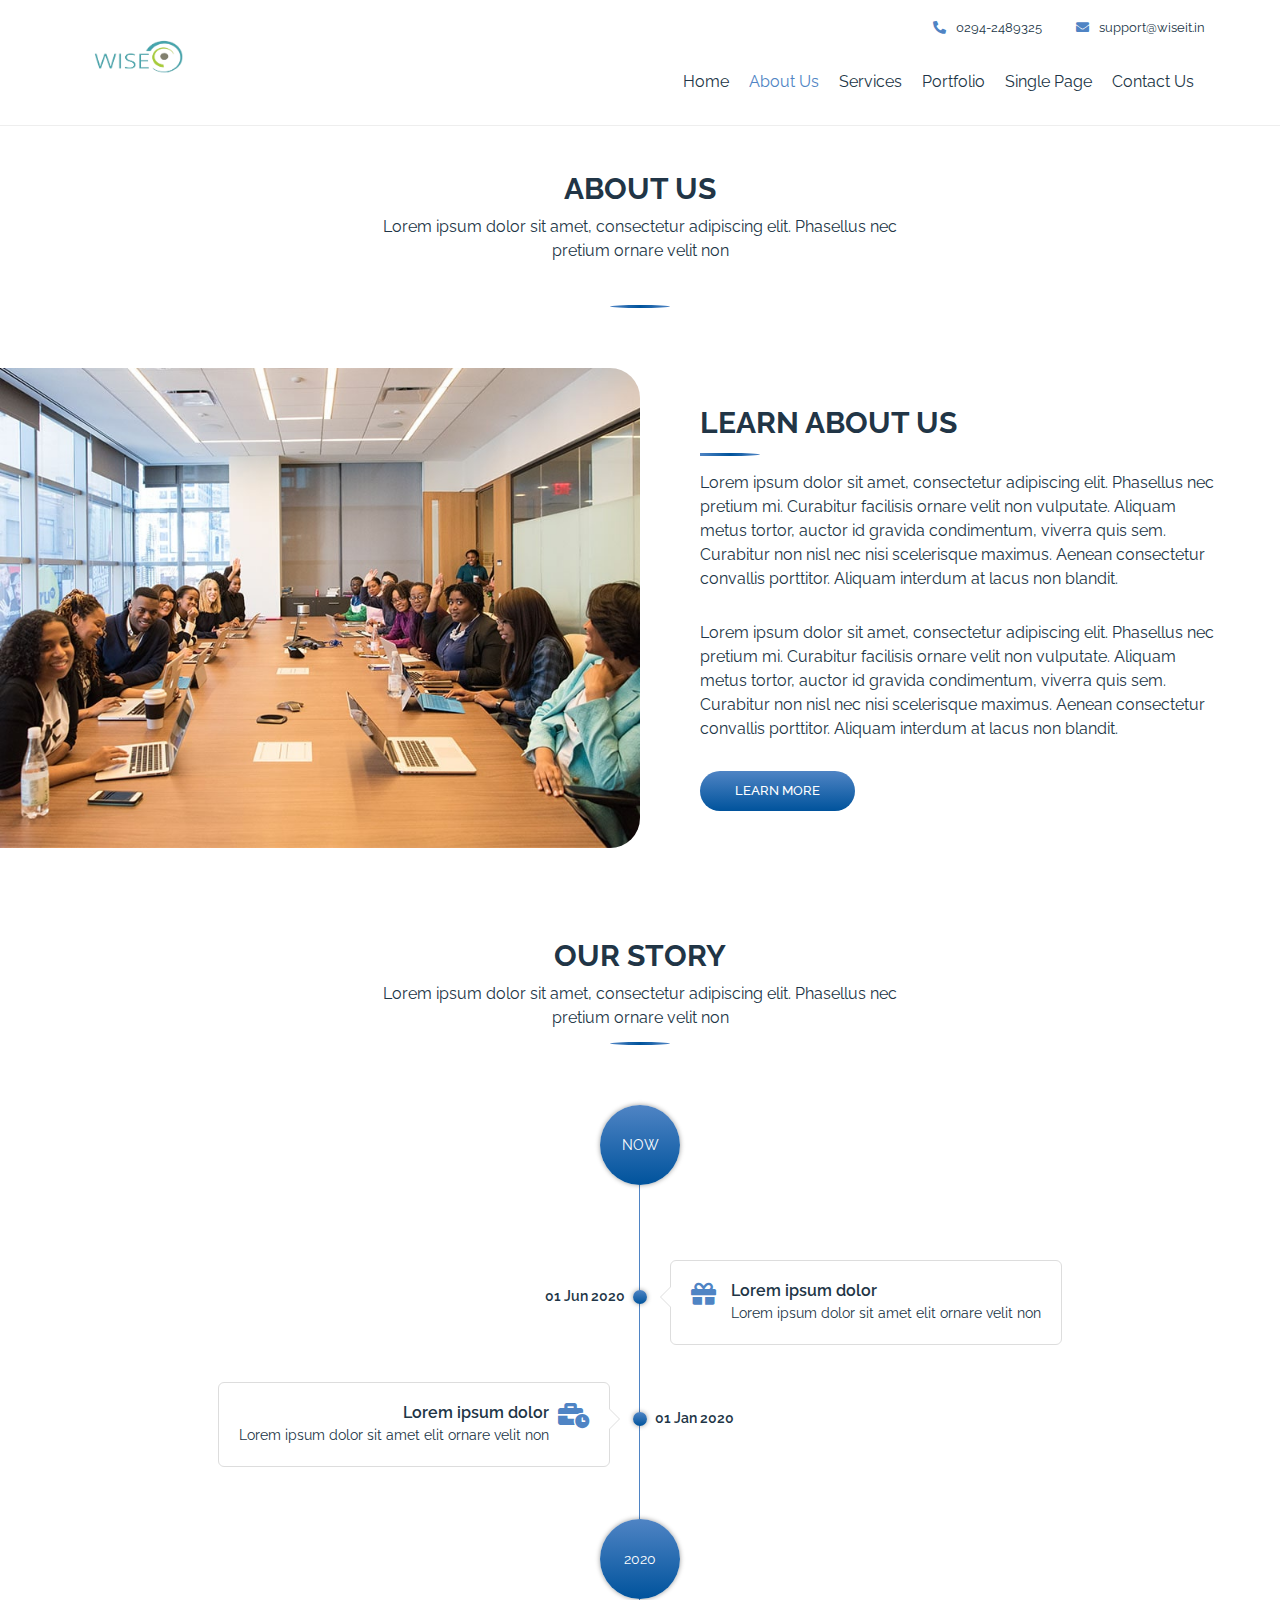
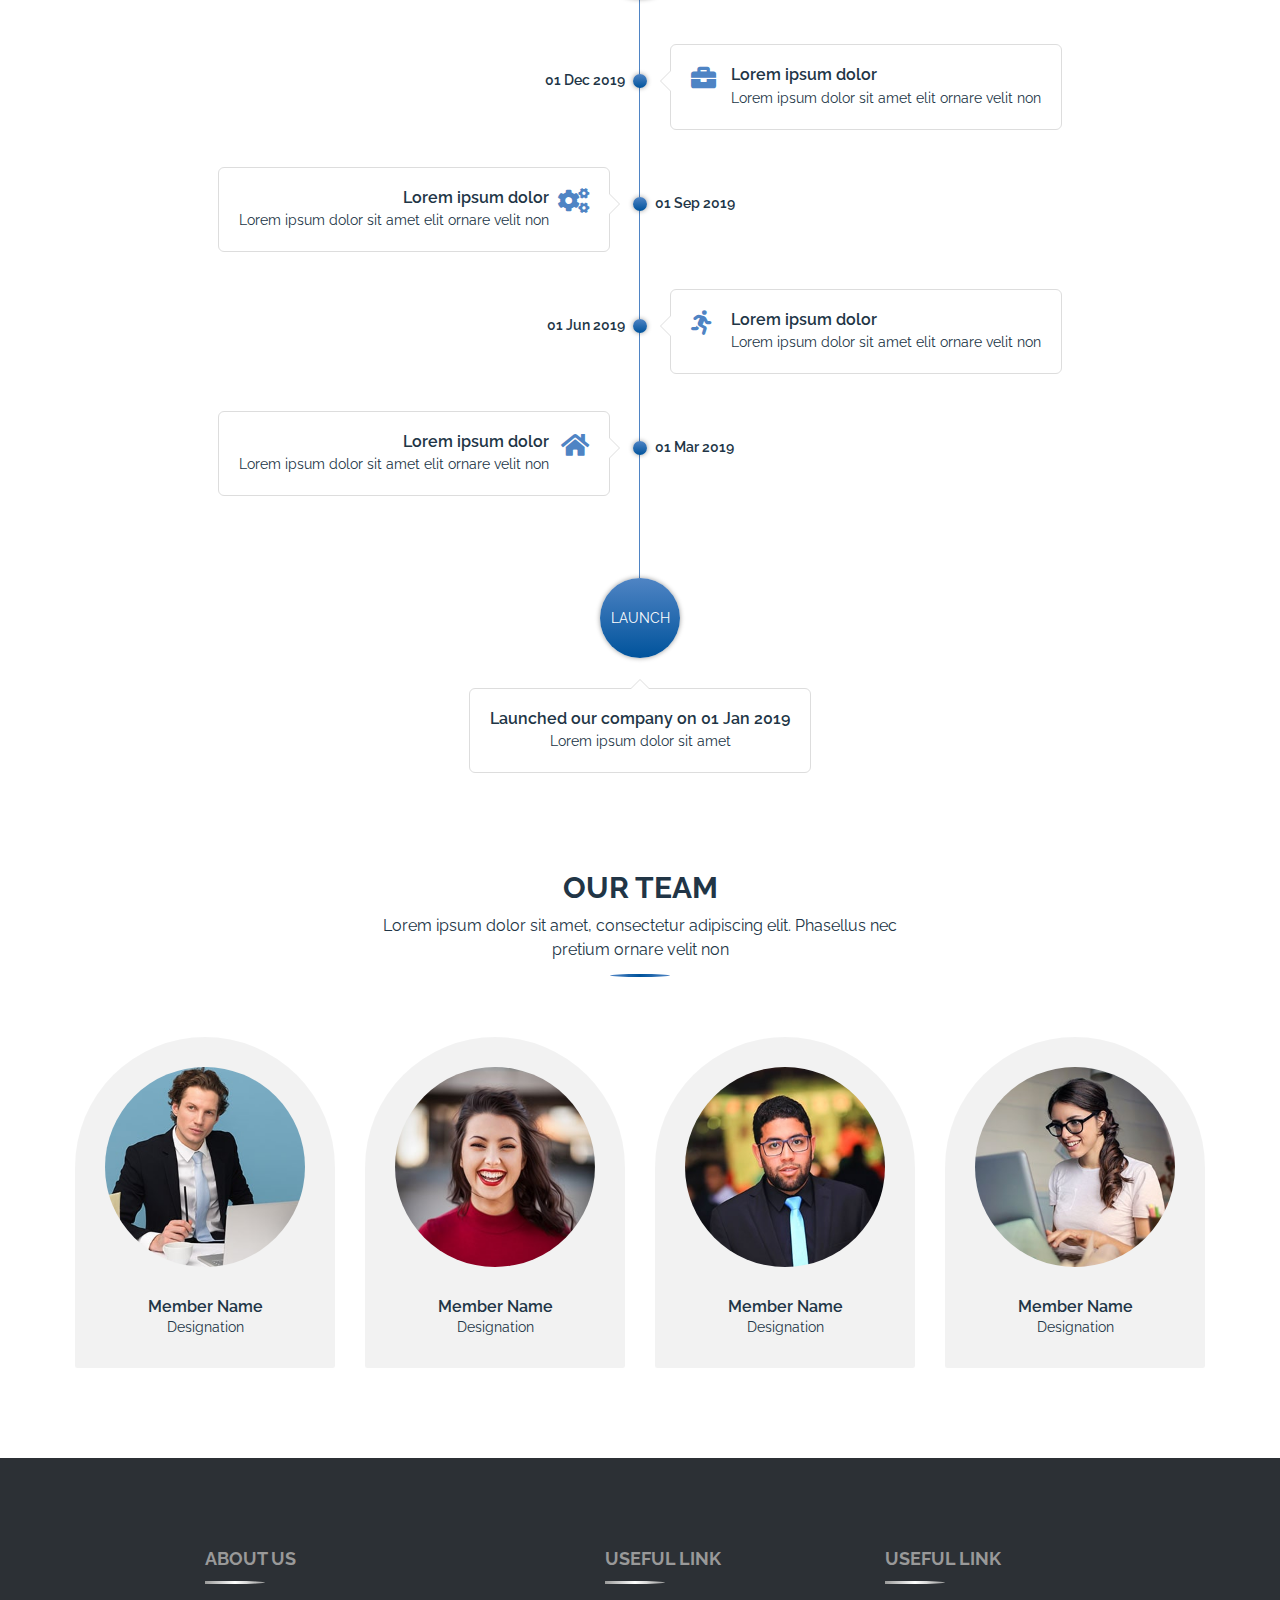
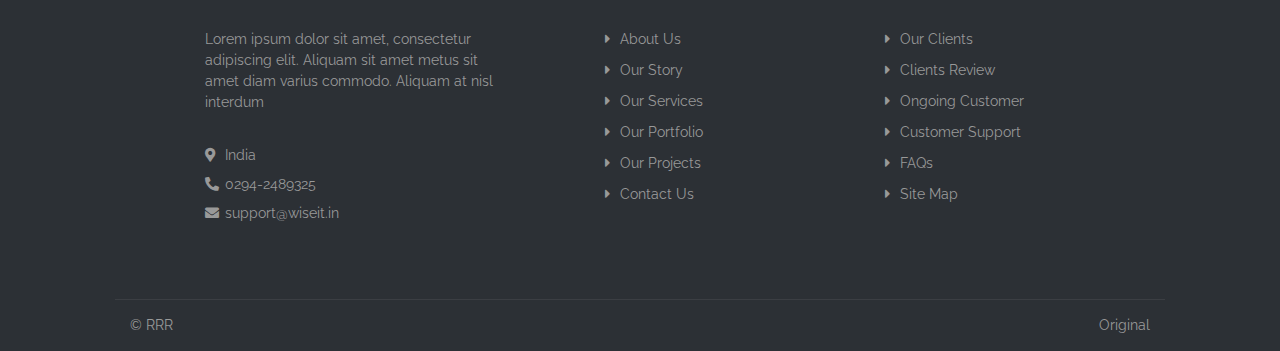
==== about.html @ b95d6339 "second commit" ====
<!DOCTYPE html>
<html lang="en">

<head>
    <meta charset="utf-8">
    <title>WISE-Wireless Industry Service Excellence</title>
    <meta content="width=device-width, initial-scale=1.0" name="viewport">
    <meta content="Bootstrap Agency Template" name="keywords">
    <meta content="Bootstrap Agency Template" name="description">

    <!-- Favicon -->
    <link href="img/favicon.ico" rel="icon">

    <!-- Google Font -->
    <link href="https://fonts.googleapis.com/css2?family=Raleway:wght@100;200;300;400;500;600;700;800;900&display=swap"
        rel="stylesheet">

    <!-- CSS Libraries -->
    <link href="https://stackpath.bootstrapcdn.com/bootstrap/4.4.1/css/bootstrap.min.css" rel="stylesheet">
    <link href="https://cdnjs.cloudflare.com/ajax/libs/font-awesome/5.10.0/css/all.min.css" rel="stylesheet">
    <link href="lib/slick/slick.css" rel="stylesheet">
    <link href="libs/slick/slick-theme.css" rel="stylesheet">
    <link href="lib/lightbox/css/lightbox.min.css" rel="stylesheet">

    <!-- Template Stylesheet -->
    <link href="css/style.css" rel="stylesheet">
</head>

<body>
    <div class="wrapper">
        <!-- Header Start -->
        <div class="header">
            <div class="container-fluid">
                <div class="row align-items-center">
                    <div class="col-lg-2">
                        <div class="brand">
                            <a href="index.html">
                                <img src="img/logo.png" alt="Logo">
                            </a>
                        </div>
                    </div>
                    <div class="col-lg-10">
                        <div class="topbar">
                            <div class="topbar-col">
                                <a href="tel:0294-2489325"><i class="fa fa-phone-alt"></i>0294-2489325</a>
                            </div>
                            <div class="topbar-col">
                                <a href="mailto:support@wiseit.in"><i class="fa fa-envelope"></i>support@wiseit.in</a>
                            </div>

                        </div>
                        <div class="navbar navbar-expand-lg bg-light navbar-light">
                            <a href="#" class="navbar-brand">MENU</a>
                            <button type="button" class="navbar-toggler" data-toggle="collapse"
                                data-target="#navbarCollapse">
                                <span class="navbar-toggler-icon"></span>
                            </button>

                            <div class="collapse navbar-collapse justify-content-between" id="navbarCollapse">
                                <div class="navbar-nav ml-auto">
                                    <a href="index.html" class="nav-item nav-link">Home</a>
                                    <a href="about.html" class="nav-item nav-link active">About Us</a>
                                    <a href="services.html" class="nav-item nav-link">Services</a>
                                    <a href="portfolio.html" class="nav-item nav-link">Portfolio</a>
                                    <a href="single.html" class="nav-item nav-link">Single Page</a>
                                    <a href="contact.html" class="nav-item nav-link">Contact Us</a>
                                </div>
                            </div>
                        </div>
                    </div>
                </div>
            </div>
        </div>
        <!-- Header End -->


        <!-- About Start -->
        <div class="about">
            <div class="container-fluid">
                <div class="section-header">
                    <h2>About Us</h2>
                    <p>Lorem ipsum dolor sit amet, consectetur adipiscing elit. Phasellus nec pretium ornare velit non
                    </p>
                </div>
                <div class="row align-items-center">
                    <div class="col-md-6">
                        <img src="img/poster.jpg" alt="Image">
                    </div>
                    <div class="col-md-6">
                        <h2 class="section-title">Learn About Us</h2>
                        <p>
                            Lorem ipsum dolor sit amet, consectetur adipiscing elit. Phasellus nec pretium mi. Curabitur
                            facilisis ornare velit non vulputate. Aliquam metus tortor, auctor id gravida condimentum,
                            viverra quis sem. Curabitur non nisl nec nisi scelerisque maximus. Aenean consectetur
                            convallis porttitor. Aliquam interdum at lacus non blandit.
                        </p>
                        <p>
                            Lorem ipsum dolor sit amet, consectetur adipiscing elit. Phasellus nec pretium mi. Curabitur
                            facilisis ornare velit non vulputate. Aliquam metus tortor, auctor id gravida condimentum,
                            viverra quis sem. Curabitur non nisl nec nisi scelerisque maximus. Aenean consectetur
                            convallis porttitor. Aliquam interdum at lacus non blandit.
                        </p>
                        <a class="btn" href="">Learn More</a>
                    </div>
                </div>
            </div>
        </div>
        <!-- About End -->


        <!-- Story Start -->
        <div class="story">
            <div class="container-fluid">
                <div class="section-header">
                    <h2>Our Story</h2>
                    <p>Lorem ipsum dolor sit amet, consectetur adipiscing elit. Phasellus nec pretium ornare velit non
                    </p>
                </div>
                <div class="row">
                    <div class="col-lg-12">
                        <div class="story-container">
                            <div class="story-end">
                                <p>Now</p>
                            </div>
                            <div class="story-continue">

                                <div class="row story-right">
                                    <div class="col-md-6">
                                        <p class="story-date">
                                            01 Jun 2020
                                        </p>
                                    </div>
                                    <div class="col-md-6">
                                        <div class="story-box">
                                            <div class="story-icon">
                                                <i class="fa fa-gift"></i>
                                            </div>
                                            <div class="story-text">
                                                <h3>Lorem ipsum dolor</h3>
                                                <p>Lorem ipsum dolor sit amet elit ornare velit non</p>
                                            </div>
                                        </div>
                                    </div>
                                </div>

                                <div class="row story-left">
                                    <div class="col-md-6 d-md-none d-block">
                                        <p class="story-date">
                                            01 Jan 2020
                                        </p>
                                    </div>
                                    <div class="col-md-6">
                                        <div class="story-box">
                                            <div class="story-icon d-md-none d-block">
                                                <i class="fa fa-business-time"></i>
                                            </div>
                                            <div class="story-text">
                                                <h3>Lorem ipsum dolor</h3>
                                                <p>Lorem ipsum dolor sit amet elit ornare velit non</p>
                                            </div>
                                            <div class="story-icon d-md-block d-none">
                                                <i class="fa fa-business-time"></i>
                                            </div>
                                        </div>
                                    </div>
                                    <div class="col-md-6 d-md-block d-none">
                                        <p class="story-date">
                                            01 Jan 2020
                                        </p>
                                    </div>
                                </div>

                                <div class="row">
                                    <div class="col-12">
                                        <div class="story-year">
                                            <p>2020</p>
                                        </div>
                                    </div>
                                </div>

                                <div class="row story-right">
                                    <div class="col-md-6">
                                        <p class="story-date">
                                            01 Dec 2019
                                        </p>
                                    </div>
                                    <div class="col-md-6">
                                        <div class="story-box">
                                            <div class="story-icon">
                                                <i class="fa fa-briefcase"></i>
                                            </div>
                                            <div class="story-text">
                                                <h3>Lorem ipsum dolor</h3>
                                                <p>Lorem ipsum dolor sit amet elit ornare velit non</p>
                                            </div>
                                        </div>
                                    </div>
                                </div>

                                <div class="row story-left">
                                    <div class="col-md-6 d-md-none d-block">
                                        <p class="story-date">
                                            01 Sep 2019
                                        </p>
                                    </div>
                                    <div class="col-md-6">
                                        <div class="story-box">
                                            <div class="story-icon d-md-none d-block">
                                                <i class="fa fa-cogs"></i>
                                            </div>
                                            <div class="story-text">
                                                <h3>Lorem ipsum dolor</h3>
                                                <p>Lorem ipsum dolor sit amet elit ornare velit non</p>
                                            </div>
                                            <div class="story-icon d-md-block d-none">
                                                <i class="fa fa-cogs"></i>
                                            </div>
                                        </div>
                                    </div>
                                    <div class="col-md-6 d-md-block d-none">
                                        <p class="story-date">
                                            01 Sep 2019
                                        </p>
                                    </div>
                                </div>

                                <div class="row story-right">
                                    <div class="col-md-6">
                                        <p class="story-date">
                                            01 Jun 2019
                                        </p>
                                    </div>
                                    <div class="col-md-6">
                                        <div class="story-box">
                                            <div class="story-icon">
                                                <i class="fa fa-running"></i>
                                            </div>
                                            <div class="story-text">
                                                <h3>Lorem ipsum dolor</h3>
                                                <p>Lorem ipsum dolor sit amet elit ornare velit non</p>
                                            </div>
                                        </div>
                                    </div>
                                </div>

                                <div class="row story-left">
                                    <div class="col-md-6 d-md-none d-block">
                                        <p class="story-date">
                                            01 Mar 2019
                                        </p>
                                    </div>
                                    <div class="col-md-6">
                                        <div class="story-box">
                                            <div class="story-icon d-md-none d-block">
                                                <i class="fa fa-home"></i>
                                            </div>
                                            <div class="story-text">
                                                <h3>Lorem ipsum dolor</h3>
                                                <p>Lorem ipsum dolor sit amet elit ornare velit non</p>
                                            </div>
                                            <div class="story-icon d-md-block d-none">
                                                <i class="fa fa-home"></i>
                                            </div>
                                        </div>
                                    </div>
                                    <div class="col-md-6 d-md-block d-none">
                                        <p class="story-date">
                                            01 Mar 2019
                                        </p>
                                    </div>
                                </div>
                            </div>
                            <div class="story-start">
                                <p>Launch</p>
                            </div>
                            <div class="story-launch">
                                <div class="story-box">
                                    <div class="story-text">
                                        <h3>Launched our company on 01 Jan 2019</h3>
                                        <p>Lorem ipsum dolor sit amet</p>
                                    </div>
                                </div>
                            </div>
                        </div>
                    </div>
                </div>
            </div>
        </div>
        <!-- Story End -->


        <!-- Team Start -->
        <div class="team">
            <div class="container-fluid">
                <div class="section-header">
                    <h2>Our Team</h2>
                    <p>Lorem ipsum dolor sit amet, consectetur adipiscing elit. Phasellus nec pretium ornare velit non
                    </p>
                </div>
                <div class="row">
                    <div class="col-sm-6 col-lg-3 ">
                        <div class="team-item">
                            <div class="team-img">
                                <img src="img/team-1.jpg" alt="Team">
                            </div>
                            <div class="team-text">
                                <h3>Member Name</h3>
                                <p>Designation</p>
                            </div>
                            <div class="team-social">
                                <a href=""><i class="fab fa-facebook-f"></i></a>
                                <a href=""><i class="fab fa-twitter"></i></a>
                                <a href=""><i class="fab fa-linkedin-in"></i></a>
                                <a href=""><i class="fab fa-pinterest"></i></a>
                                <a href=""><i class="fab fa-youtube"></i></a>
                            </div>
                        </div>
                    </div>
                    <div class="col-sm-6 col-lg-3 ">
                        <div class="team-item">
                            <div class="team-img">
                                <img src="img/team-2.jpg" alt="Team">
                            </div>
                            <div class="team-text">
                                <h3>Member Name</h3>
                                <p>Designation</p>
                            </div>
                            <div class="team-social">
                                <a href=""><i class="fab fa-facebook-f"></i></a>
                                <a href=""><i class="fab fa-twitter"></i></a>
                                <a href=""><i class="fab fa-linkedin-in"></i></a>
                                <a href=""><i class="fab fa-pinterest"></i></a>
                                <a href=""><i class="fab fa-youtube"></i></a>
                            </div>
                        </div>
                    </div>
                    <div class="col-sm-6 col-lg-3 ">
                        <div class="team-item">
                            <div class="team-img">
                                <img src="img/team-3.jpg" alt="Team">
                            </div>
                            <div class="team-text">
                                <h3>Member Name</h3>
                                <p>Designation</p>
                            </div>
                            <div class="team-social">
                                <a href=""><i class="fab fa-facebook-f"></i></a>
                                <a href=""><i class="fab fa-twitter"></i></a>
                                <a href=""><i class="fab fa-linkedin-in"></i></a>
                                <a href=""><i class="fab fa-pinterest"></i></a>
                                <a href=""><i class="fab fa-youtube"></i></a>
                            </div>
                        </div>
                    </div>
                    <div class="col-sm-6 col-lg-3 ">
                        <div class="team-item">
                            <div class="team-img">
                                <img src="img/team-4.jpg" alt="Team">
                            </div>
                            <div class="team-text">
                                <h3>Member Name</h3>
                                <p>Designation</p>
                            </div>
                            <div class="team-social">
                                <a href=""><i class="fab fa-facebook-f"></i></a>
                                <a href=""><i class="fab fa-twitter"></i></a>
                                <a href=""><i class="fab fa-linkedin-in"></i></a>
                                <a href=""><i class="fab fa-pinterest"></i></a>
                                <a href=""><i class="fab fa-youtube"></i></a>
                            </div>
                        </div>
                    </div>
                </div>
            </div>
        </div>
        <!-- Team End -->


        <!-- Footer Start -->
        <div class="footer">
            <div class="container">
                <div class="row">
                    <div class="col-md-5">
                        <div class="footer-about">
                            <h2>About Us</h2>
                            <p>
                                Lorem ipsum dolor sit amet, consectetur adipiscing elit. Aliquam sit amet metus sit amet
                                diam varius commodo. Aliquam at nisl interdum
                            </p>
                            <br>
                            <p><i class="fa fa-map-marker-alt"></i>India</p>
                            <p><i class="fa fa-phone-alt"></i>0294-2489325</p>
                            <p><i class="fa fa-envelope"></i>support@wiseit.in</p>
                        </div>
                    </div>
                    <div class="col-md-7">
                        <div class="row">
                            <div class="col-md-6">
                                <div class="footer-link">
                                    <h2>Useful Link</h2>
                                    <a href="">About Us</a>
                                    <a href="">Our Story</a>
                                    <a href="">Our Services</a>
                                    <a href="">Our Portfolio</a>
                                    <a href="">Our Projects</a>
                                    <a href="">Contact Us</a>
                                </div>
                            </div>
                            <div class="col-md-6">
                                <div class="footer-link">
                                    <h2>Useful Link</h2>
                                    <a href="">Our Clients</a>
                                    <a href="">Clients Review</a>
                                    <a href="">Ongoing Customer</a>
                                    <a href="">Customer Support</a>
                                    <a href="">FAQs</a>
                                    <a href="">Site Map</a>
                                </div>
                            </div>
                        </div>
                    </div>
                </div>
            </div>
            <div class="container copyright">
                <div class="row">
                    <div class="col-md-6">
                        <p>&copy; RRR</p>
                    </div>
                    <div class="col-md-6">
                        <p>Original</p>
                    </div>
                </div>
            </div>
        </div>
        <!-- Footer End -->
    </div>

    <!-- JavaScript Libraries -->
    <script src="https://code.jquery.com/jquery-3.4.1.min.js"></script>
    <script src="https://stackpath.bootstrapcdn.com/bootstrap/4.4.1/js/bootstrap.bundle.min.js"></script>
    <script src="lib/slick/slick.min.js"></script>
    <script src="lib/isotope/isotope.pkgd.min.js"></script>
    <script src="lib/lightbox/js/lightbox.min.js"></script>

    <!-- Template Javascript -->
    <script src="js/main.js"></script>
</body>

</html>
---- css/style.css ----
/*******************************/
/********* General CSS *********/
/*******************************/
body {
    color: #213546;
    background: #eeeeee;
    font-family: 'Raleway', sans-serif;
}

a {
    color: #4F84C4;
    transition: .3s;
}

a:hover,
a:active,
a:focus {
    color: #00539C;
    outline: none;
    text-decoration: none;
}

.btn:focus {
    box-shadow: none;
}

.wrapper {
    position: relative;
    width: 100%;
    max-width: 1366px;
    margin: 0 auto;
    background: #ffffff;
}

.container {
    max-width: 1050px;
}


/*******************************/
/********** Header CSS *********/
/*******************************/
.header {
    position: relative;
    width: 100%;
    padding: 15px 0;
    border-bottom: 1px solid #eeeeee;
}

@media (min-width: 1200px) {
    .header .container-fluid {
        padding-left: 60px;
        padding-right: 60px;
    }
}

.header .brand {
    position: relative;
}

.header .brand img {
    width: 100%;
    max-width: 150px;
    height: 100%;
    max-height: 100px;
}

.header .topbar {
    position: relative;
    text-align: right;
}

.header .topbar .topbar-col {
    display: inline-block;
    padding: 0 15px;
    margin-bottom: 15px;
}

.header .topbar-col a {
    color: #213546;
    font-size: 13px;
}

.header .topbar-col a i {
    margin-right: 10px;
    color: #4F84C4;
}

.header .topbar-social {
    position: relative;
}

.header .topbar-social a {
    display: inline-block;
}

.header .topbar-social a i {
    margin-right: 10px;
    font-size: 18px;
    color: #bbbbbb;
}

.header .topbar-social a:last-child i {
    margin: 0;
}

.header .topbar-social a:hover i {
    color: #4F84C4;
}

.header .dropdown-menu {
    margin-top: 0;
    border: 0;
    border-radius: 0;
    background: #bbbbbb;
}

.header .dropdown-menu a.active {
    color: #4F84C4;
}

@media (min-width: 992px) {
    .header .navbar {
        background: #ffffff !important;
    }
    
    .header .navbar-brand {
        display: none;
    }
    
    .header .navbar-light a.nav-link {
        position: relative;
        padding: 8px 10px;
        color: #213546;
        font-size: 16px;
        z-index: 1;
    }
    
    .header .navbar-light a.nav-link:hover,
    .header .navbar-light a.nav-link.active {
        color: #4F84C4;
    }
}

@media (max-width: 992px) {
    .header .brand {
        text-align: center;
        margin-bottom: 15px;
    }
    
    .header .topbar {
        text-align: center;
        margin-bottom: 15px;
    }
    
    .header .topbar .topbar-col {
        margin: 0;
    }
    
    .header .topbar .topbar-social {
        margin-top: 5px;
    }
    
    .header .navbar {
        background: #ffffff !important;
        border: 1px solid #eeeeee;
        z-index: 1;
    }
    
    .header a.nav-link {
        padding: 5px 0;
    }
    
    .header .dropdown-menu {
        box-shadow: none;
    }
}

.header .navbar .btn {
    position: relative;
    margin-left: 15px;
    padding: 12px 25px 10px 25px;
    font-size: 13px;
    font-weight: 500;
    text-transform: uppercase;
    color: #ffffff;
    border: none;
    border-radius: 30px;
    background: linear-gradient(#4F84C4, #00539C);
    transition: .5s;
}

.header .navbar .btn:hover {
    background: linear-gradient(#00539C, #4F84C4);
}

.header .navbar .btn i {
    font-size: 16px;
    margin-right: 8px;
}

@media (max-width: 992px) {
    .header .navbar .btn {
        margin: 15px 0 10px 0;
    }
}


/*******************************/
/******* Page Header CSS *******/
/*******************************/
.page-header {
    position: relative;
    margin-bottom: 45px;
    padding: 80px 0;
    text-align: center;
    background: #50dee8;
}

.page-header h2 {
    color: #ffffff;
    font-size: 35px;
    font-weight: 700;
    text-transform: uppercase;
}

.page-header a {
    position: relative;
    padding: 0 12px;
    font-size: 16px;
    font-weight: 400;
    color: #ffffff;
}

.page-header a::after {
    position: absolute;
    content: "";
    width: 7px;
    height: 7px;
    top: 6.5px;
    right: -6px;
    border-radius: 7px;
    background: #ffffff;
}

.page-header a:last-child::after {
    display: none;
}


/*******************************/
/*********** Hero CSS **********/
/*******************************/
.hero {
    position: relative;
    width: 100%;
    padding: 45px 0;
}

@media (min-width: 768px) {
    .hero {
        padding: 45px 60px;
    }
}

.hero h2 {
    margin: 0;
    font-size: 45px;
    font-weight: 800;
}

.hero h2 span {
    color: #4F84C4;
}

.hero p {
    margin: 10px 0 20px 0;
    font-size: 18px;
    font-weight: 500;
}

.hero a.btn {
    position: relative;
    padding: 10px 35px;
    font-size: 13px;
    font-weight: 500;
    text-transform: uppercase;
    color: #ffffff;
    border: none;
    border-radius: 50px;
    background: linear-gradient(#4F84C4, #00539C);
    transition: .5s;
}

.hero a.btn:hover {
    background: linear-gradient(#00539C, #4F84C4);
}

.hero img {
    max-width: 100%;
    max-height: 600px;
}

@media (max-width: 767.98px) {
    .hero img {
        margin-top: 30px;
    }
}


/*******************************/
/******* Section Header ********/
/*******************************/
.section-header {
    position: relative;
    width: 100%;
    max-width: 550px;
    text-align: center;
    margin: 0 auto;
    margin-bottom: 60px;
    padding-bottom: 15px;
}

.section-header::after {
    position: absolute;
    content: "";
    width: 60px;
    height: 3px;
    left: calc(50% - 30px);
    bottom: 0;
    background: linear-gradient(to left, #4F84C4, #00539C, #4F84C4);
    border-radius: 100%;
}

.section-header h2 {
    font-size: 30px;
    font-weight: 700;
    text-transform: uppercase;
}

.section-header p {
    margin: 0;
    font-size: 16px;
    font-weight: 400;
    line-height: 24px;
}


/*******************************/
/********* Service CSS *********/
/*******************************/
.service {
    position: relative;
    width: 100%;
    padding: 45px 0 15px 0;
}

@media (min-width: 768px) {
    .service {
        padding: 45px 60px 15px 60px;
    }
}

.service .service-item {
    position: relative;
    width: 100%;
    padding: 25px 30px;
    background: linear-gradient(to bottom, rgba(0, 0, 0, .03) 96%, rgba(0, 0, 0, .1), rgba(0, 0, 0, .2));
    border-radius: 30px 30px 0 0;
    margin-bottom: 30px;
}

.service .service-item:hover {
    background: linear-gradient(to bottom, rgba(0, 0, 0, .03) 96%, rgba(0, 0, 0, .2), rgba(0, 0, 0, .4));
}

.service .service-item h3 {
    font-size: 20px;
    font-weight: 700;
    line-height: 35px;
    letter-spacing: 1px;
    margin-bottom: 20px;
}

.service .service-item img {
    height: 80px;
}

.service .service-item p {
    position: relative;
    margin: 20px 0 0 0;
    font-size: 16px;
}

.service .video-player {
    position: relative;
    padding-bottom: 41.7%;
    height: 0;
    overflow: hidden;
    max-width: 100%;
    background: #ffffff;
    margin: 30px 0 0 0;
    border-radius: 8px;
}

.service .video-player video {
    position: absolute;
    top: 0;
    left: 0;
    width: 100%;
    height: 100%;
    z-index: 100;
    background: #000000;
    z-index: -1;
}

.service .video-player img {
    position: absolute;
    display: block;
    left: 0;
    right: 0;
    top: 0;
    bottom: 0;
    margin: auto;
    width: 100%;
    border: none;
    height: auto;
    border-radius: 8px;
    filter: opacity(75%);
    -webkit-filter: opacity(75%);
    -webkit-transition: .4s all;
    -moz-transition: .4s all;
    transition: .4s all;
    z-index: 1;
}

.service .video-player:hover img {
    filter: opacity(100%);
    -webkit-filter: opacity(100%);
}

.service .video-player .play {
    height: 100px;
    width: 100px;
    left: 50%;
    top: 50%;
    margin-left: -50px;
    margin-top: -50px;
    position: absolute;
    background: url("../img/play.png") no-repeat;
    cursor: pointer;
    z-index: 2;
}

.service .video-player .play:hover {
    background: url("../img/play-hover.png") no-repeat;
}

@media (max-width: 575.98px) {   
    .service .video-player .play {
        height: 60px;
        width: 60px;
        left: 50%;
        top: 50%;
        margin-left: -30px;
        margin-top: -30px;
        background: url("../img/play-60.png") no-repeat;
    }
    
    .service .video-player .play:hover {
        background: url("../img/play-hover-60.png") no-repeat;
    }
}


/*******************************/
/******* Service Row CSS *******/
/*******************************/
.service-row {
    position: relative;
    width: 100%;
    padding: 45px 0;
}

.service-row .service-row-img {
    position: relative;
    width: 100%;
    padding: 0 30px;
    overflow: hidden;
}

.service-row .service-row-img img {
    max-width: 100%;
}

@media(max-width: 767.98px) {
    .service-row .service-row-img {
        margin-bottom: 30px;
    }
}

.service-row .service-row-text {
    position: relative;
    width: 100%;
    padding: 0 30px;
}

.service-row h2.section-title {
    position: relative;
    font-size: 30px;
    font-weight: 700;
    text-transform: uppercase;
    margin-bottom: 15px;
    padding-bottom: 15px;
}

.service-row h2.section-title::after {
    position: absolute;
    content: "";
    width: 60px;
    height: 3px;
    bottom: 0;
    left: 0;
    background: linear-gradient(to left, #4F84C4, #00539C, #4F84C4);
    border-radius: 0 100% 100% 0; 
}

.service-row p {
    font-size: 16px;
}

.service-row a.btn {
    margin-top: 15px;
    padding: 10px 35px;
    font-size: 13px;
    font-weight: 500;
    text-transform: uppercase;
    color: #ffffff;
    border: none;
    border-radius: 50px;
    background: linear-gradient(#4F84C4, #00539C);
    transition: .5s;
}

.service-row a.btn:hover {
    background: linear-gradient(#00539C, #4F84C4);
}

.service-row .service-row-col .col-sm-6 {
    display: flex;
    align-items: center;
    margin-top: 10px;
    margin-bottom: 15px;
}

.service-row .service-row-col-icon {
    width: 40px;
    height: 40px;
    margin-right: 15px;
    padding: 8px 0;
    text-align: center;
    color: #ffffff;
    background: #4F84C4;
}

.service-row .service-row-col-text {
    width: calc(100% - 55px);
}

.service-row .service-row-col-text h3 {
    font-size: 13px;
    font-weight: 400;
    margin-bottom: 3px;
}

.service-row .service-row-col-text p {
    margin: 0;
    font-size: 10px;
    font-weight: 400;
}

@media (max-width: 768px) {
    .service-row .service-row-img,
    .service-row .service-row-text {
        padding: 0;
    }
}


/*******************************/
/********** About CSS **********/
/*******************************/
.about {
    position: relative;
    width: 100%;
    padding: 45px 0;
}

@media (min-width: 768px) {
    .about .container-fluid {
        padding: 0;
    }
    
    .about .row {
        margin: 0;
    }
    
    .about .col-md-6:first-child {
        padding: 0;
    }
    
    .about .col-md-6:last-child {
        padding: 0 60px;
    }
}

.about h2.section-title {
    position: relative;
    font-size: 30px;
    font-weight: 700;
    text-transform: uppercase;
    margin-bottom: 15px;
    padding-bottom: 15px;
}

.about h2.section-title::after {
    position: absolute;
    content: "";
    width: 60px;
    height: 3px;
    bottom: 0;
    left: 0;
    background: linear-gradient(to left, #4F84C4, #00539C, #4F84C4);
    border-radius: 0 100% 100% 0;
}

.about p {
    color: #213546;
    font-size: 16px;
    margin-bottom: 30px;
}

.about a.btn {
    padding: 10px 35px;
    font-size: 13px;
    font-weight: 500;
    text-transform: uppercase;
    color: #ffffff;
    border: none;
    border-radius: 50px;
    background: linear-gradient(#4F84C4, #00539C);
    transition: .5s;
}

.about a.btn:hover {
    background: linear-gradient(#00539C, #4F84C4);
}

.about img {
    max-width: 100%;
    border-radius: 0 30px 30px 0;
}

@media(max-width: 767.98px) {
    .about img {
        margin-bottom: 30px;
        border-radius: 30px 30px 0 0;
    }
}

.about .youtube-player {
    position: relative;
    padding-bottom: 75%;
    height: 0;
    overflow: hidden;
    max-width: 100%;
    background: #ffffff;
    margin: 0;
    border-radius: 0 30px 30px 0;
}

@media (max-width: 991.98px) {
    .about .youtube-player {
        padding-bottom: 50%;
    }
}

@media (max-width: 767.98px) {
    .about .youtube-player {
        padding-bottom: 56.23%;
        margin-bottom: 30px;
        border-radius: 30px 30px 0 0;
    }
}

.about .youtube-player iframe {
    position: absolute;
    top: 0;
    left: 0;
    width: 100%;
    height: 100%;
    z-index: 100;
    background: transparent;
}

.about .youtube-player img {
    bottom: 0;
    display: block;
    left: 0;
    margin: auto;
    max-width: 100%;
    width: 100%;
    position: absolute;
    right: 0;
    top: 0;
    border: none;
    height: auto;
    cursor: pointer;
    -webkit-filter: brightness(100%);
    -webkit-transition: .4s all;
    -moz-transition: .4s all;
    transition: .4s all;
}

.about .youtube-player img:hover {
    -webkit-filter: brightness(90%);
}

.about .youtube-player .play {
    height: 100px;
    width: 100px;
    left: 50%;
    top: 50%;
    margin-left: -50px;
    margin-top: -50px;
    position: absolute;
    background: url("../img/play.png") no-repeat;
    cursor: pointer;
}

.about .youtube-player .play:hover {
    background: url("../img/play-hover.png") no-repeat;
}

@media (max-width: 575.98px) {   
    .about .youtube-player .play {
        height: 60px;
        width: 60px;
        left: 50%;
        top: 50%;
        margin-left: -30px;
        margin-top: -30px;
        background: url("../img/play-60.png") no-repeat;
    }
    
    .about .youtube-player .play:hover {
        background: url("../img/play-hover-60.png") no-repeat;
    }
}


/*******************************/
/*********** FAQs CSS **********/
/*******************************/
.faqs {
    position: relative;
    width: 100%;
    padding: 45px 0;
}

@media (min-width: 768px) {
    .faqs .container-fluid {
        padding: 0;
    }
    
    .faqs .row {
        margin: 0;
    }
    
    .faqs .col-md-6:first-child {
        padding: 0 60px;
    }
    
    .faqs .col-md-6:last-child {
        padding: 0;
    }
}

.faqs h2.section-title {
    position: relative;
    font-size: 30px;
    font-weight: 700;
    text-transform: uppercase;
    margin-bottom: 20px;
    padding-bottom: 15px;
}

.faqs h2.section-title::after {
    position: absolute;
    content: "";
    width: 60px;
    height: 3px;
    bottom: 0;
    left: 0;
    background: linear-gradient(to left, #4F84C4, #00539C, #4F84C4);
    border-radius: 0 100% 100% 0;
}

.faqs .card {
    margin-bottom: 15px;
    border: none;
    border-radius: 0;
}

.faqs .card:last-child {
    margin-bottom: 0;
}

.faqs .card-header {
    padding: 0;
    border: none;
    background: #ffffff;
}

.faqs .card-header a {
    display: block;
    width: 100%;
    padding: 15px 20px 12px 20px;
    color: #213546;
    font-size: 16px;
    font-weight: 400;
    background: #ffffff;
    border: 2px solid #4F84C4;
    border-radius: 0 30px 30px 0;
}

.faqs .card-header [data-toggle="collapse"]:after {
    font-family: 'font Awesome 5 Free';
    content: "\f067";
    float: right;
    color: #00539C;
    font-size: 12px;
    font-weight: 900;
    transition: .3s;
}

.faqs .card-header [data-toggle="collapse"][aria-expanded="true"]:after {
    font-family: 'font Awesome 5 Free';
    content: "\f068";
    float: right;
    color: #00539C;
    font-size: 12px;
    font-weight: 900;
    transition: .3s;
}

.faqs .card-body {
    padding: 15px 0;
    font-size: 16px;
    font-weight: 400;
    border: none;
    background: #ffffff;
}

.faqs a.btn {
    margin-top: 40px;
    padding: 10px 35px;
    font-size: 13px;
    font-weight: 500;
    text-transform: uppercase;
    color: #ffffff;
    border: none;
    border-radius: 50px;
    background: linear-gradient(#4F84C4, #00539C);
    transition: .5s;
}

.faqs a.btn:hover {
    background: linear-gradient(#00539C, #4F84C4);
}

.faqs img {
    max-width: 100%;
    border-radius: 30px 0 0 30px;
}

@media (max-width: 767.98px) {
    .faqs img {
        margin-top: 30px;
        border-radius: 0 0 30px 30px;
    }
}


/*******************************/
/******* Testimonial CSS *******/
/*******************************/
.testimonial {
    position: relative;
    width: 100%;
    padding: 45px 0;
    text-align: center;
}

.testimonial .container {
    max-width: 960px;
}

.about-page .testimonial {
    padding-bottom: 90px;
}

.testimonial .testimonial-slider-nav {
    position: relative;
    width: 300px;
    margin: 0 auto;
}

.testimonial .testimonial-slider-nav .slick-slide {
    position: relative;
    opacity: 0;
    transition: .5s;
}

.testimonial .testimonial-slider-nav .slick-active {
    opacity: 1;
    transform: scale(1.3);
}

.testimonial .testimonial-slider-nav .slick-center {
    transform: scale(2);
    z-index: 1;
}

.testimonial .testimonial-slider-nav .slick-slide img {
    position: relative;
    display: block;
    margin-top: 37px;
    width: 100%;
    height: auto;
    border-radius: 100px;
}

.testimonial .testimonial-slider-nav .slick-center img {
    border: 5px solid #ffffff;
}

.testimonial .testimonial-slider {
    position: relative;
    margin-top: 15px;
    padding-top: 50px;
}

.testimonial .testimonial-slider::before {
    position: absolute;
    content: "";
    width: 60px;
    height: 50px;
    top: 0;
    left: calc(50% - 30px);
    background: url(../img/quote.png) top center no-repeat;
}

.testimonial .testimonial-slider h3 {
    font-size: 20px;
    font-weight: 700;
}

.testimonial .testimonial-slider h4 {
    font-size: 14px;
}

.testimonial .testimonial-slider p {
    font-size: 18px;
    font-style: italic;
    margin: 0;
}


/*******************************/
/*********** News CSS **********/
/*******************************/
.news {
    position: relative;
    width: 100%;
    padding: 45px 0 60px 0;
}

@media (min-width: 768px) {
    .news .container-fluid {
        padding: 0;
    }
    
    .news .row {
        margin: 0;
    }
    
    .news .col-md-6:first-child {
        padding: 0;
    }
    
    .news .col-md-6:last-child {
        padding: 0 60px;
    }
}

.news h2.section-title {
    position: relative;
    font-size: 30px;
    font-weight: 700;
    text-transform: uppercase;
    margin-bottom: 15px;
    padding-bottom: 15px;
}

.news h2.section-title::after {
    position: absolute;
    content: "";
    width: 60px;
    height: 3px;
    bottom: 0;
    left: 0;
    background: linear-gradient(to left, #4F84C4, #00539C, #4F84C4);
    border-radius: 0 100% 100% 0; 
}

.news p {
    font-size: 16px;
    margin-bottom: 30px;
}

.news a.btn {
    padding: 10px 35px;
    font-size: 13px;
    font-weight: 500;
    text-transform: uppercase;
    color: #ffffff;
    border: none;
    border-radius: 50px;
    background: linear-gradient(#4F84C4, #00539C);
    transition: .5s;
}

.news a.btn:hover {
    background: linear-gradient(#00539C, #4F84C4);
}

.news img {
    max-width: 100%;
    border-radius: 0 30px 30px 0;
}

@media (max-width: 767.98px) {
    .news img {
        margin-bottom: 30px;
        border-radius: 30px 30px 0 0;
    }
}


/*******************************/
/******* Call to Action ********/
/*******************************/
.call-to-action {
    position: relative;
    padding: 50px 0;
    background: #50dee8;
}

.service-page .call-to-action {
    margin-top: 45px;
}

.call-to-action h2 {
    color: #ffffff;
    font-size: 35px;
    font-weight: 600;
    text-transform: uppercase;
}

.call-to-action p {
    margin: 0;
    color: #ffffff;
    font-size: 16px;
    font-weight: 400;
}

.call-to-action a {
    float: right;
    padding: 10px 50px;
    font-size: 13px;
    font-weight: 600;
    text-transform: uppercase;
    color: #2c3035;
    background: #ffffff;
    border-radius: 30px;
}

@media (max-width: 768px) {
    .call-to-action a {
        float: left;
        margin-top: 30px;
    }
}


/*******************************/
/********** Story CSS **********/
/*******************************/
.story {
    position: relative;
    width: 100%;
    padding: 45px 0 15px 0;
}

@media(min-width: 768px) {
    .story {
        padding: 45px 60px 15px 60px;
    }
}

.story .story-container {
    position: relative;
    width: 100%;
}

.story .story-end,
.story .story-start,
.story .story-year {
    position: relative;
    width: 100%;
    text-align: center;
    z-index: 1;
}

.story .story-end p,
.story .story-start p,
.story .story-year p {
    display: inline-block;
    width: 80px;
    height: 80px;
    margin: 0;
    padding: 30px 0;
    text-align: center;
    background: linear-gradient(#4F84C4, #00539C);
    border-radius: 100px;
    box-shadow: 0 0 5px rgba(0, 0, 0, .4);
    color: #ffffff;
    font-size: 14px;
    text-transform: uppercase;
}

.story .story-year {
    margin: 30px 0;
}

.story .story-continue {
    position: relative;
    width: 100%;
    padding: 60px 0;
}

.story .story-continue::after {
    position: absolute;
    content: "";
    width: 1px;
    height: 100%;
    top: 0;
    left: 50%;
    margin-left: -1px;
    background: #4F84C4;
}

.story .row.story-left,
.story .row.story-right .story-date {
    text-align: right;
}

.story .row.story-right,
.story .row.story-left .story-date {
    text-align: left;
}

.story .story-date {
    font-size: 14px;
    font-weight: 600;
    margin: 41px 0 0 0;
}

.story .story-date::after {
    content: '';
    display: block;
    position: absolute;
    width: 14px;
    height: 14px;
    top: 45px;
    background: linear-gradient(#4F84C4, #00539C);
    box-shadow: 0 0 5px rgba(0, 0, 0, .4);
    border-radius: 15px;
    z-index: 1;
}

.story .row.story-left .story-date::after {
    left: -7px;
}

.story .row.story-right .story-date::after {
    right: -7px;
}

.story .story-box,
.story .story-launch {
    position: relative;
    display: inline-block;
    margin: 15px;
    padding: 20px;
    border: 1px solid #dddddd;
    border-radius: 6px;
    background: #ffffff;
}

.story .story-launch {
    width: 100%;
    margin: 15px 0;
    padding: 0;
    border: none;
    text-align: center;
    background: transparent;
}

.story .story-box::after,
.story .story-box::before {
    content: '';
    display: block;
    position: absolute;
    width: 0;
    height: 0;
    border-style: solid;
}

.story .row.story-left .story-box::after,
.story .row.story-left .story-box::before {
    left: 100%;
}

.story .row.story-right .story-box::after,
.story .row.story-right .story-box::before {
    right: 100%;
}

.story .story-launch .story-box::after,
.story .story-launch .story-box::before {
    left: 50%;
    margin-left: -10px;
}

.story .story-box::after {
    top: 26px;
    border-color: transparent transparent transparent #ffffff;
    border-width: 10px;
}

.story .story-box::before {
    top: 25px;
    border-color: transparent transparent transparent #dddddd;
    border-width: 11px;
}

.story .row.story-right .story-box::after {
    border-color: transparent #ffffff transparent transparent;
}

.story .row.story-right .story-box::before {
    border-color: transparent #dddddd transparent transparent;
}

.story .story-launch .story-box::after {
    top: -20px;
    border-color: transparent transparent #dddddd transparent;
}

.story .story-launch .story-box::before {
    top: -19px;
    border-color: transparent transparent #ffffff transparent;
    border-width: 10px;
    z-index: 1;
}

.story .story-box .story-icon {
    position: relative;
    width: 40px;
    height: auto;
    float: left;
}

.story .story-icon i {
    font-size: 25px;
    color: #4F84C4;
}

.story .story-icon img {
    width: 25px;
}

.story .story-box .story-text {
    position: relative;
    width: calc(100% - 40px);
    float: left;
}

.story .story-launch .story-text {
    width: 100%;
}

.story .story-text h3 {
    font-size: 16px;
    font-weight: 600;
    margin-bottom: 3px;
}

.story .story-text p {
    font-size: 14px;
    font-weight: 400;
    margin-bottom: 0;
}

@media (max-width: 768px) {
    .story .story-continue::after {
        left: 40px;
    }
    
    .story .story-end,
    .story .story-start,
    .story .story-year,
    .story .row.story-left,
    .story .row.story-right .story-date,
    .story .row.story-right,
    .story .row.story-left .story-date,
    .story .story-launch {
        text-align: left;
    }
    
    .story .row.story-left .story-date::after,
    .story .row.story-right .story-date::after {
        left: 47px;
    }
    
    .story .story-box,
    .story .row.story-right .story-date,
    .story .row.story-left .story-date {
        margin-left: 55px;
    }
    
    .story .story-launch .story-box {
        margin-left: 0;
    }
    
    .story .row.story-left .story-box::after {
        left: -20px;
        border-color: transparent #ffffff transparent transparent;
    }

    .story .row.story-left .story-box::before {
        left: -22px;
        border-color: transparent #dddddd transparent transparent;
    }
    
    .story .story-launch .story-box::after,
    .story .story-launch .story-box::before {
        left: 30px;
        margin-left: 0;
    }
}


/*******************************/
/*********** Team CSS **********/
/*******************************/
.team {
    position: relative;
    width: 100%;
    padding: 45px 0 60px 0;
}

@media (min-width: 768px) {
    .team {
        padding: 45px 60px 60px 60px;
    }
}


.team .team-item {
    position: relative;
    width: 100%;
    margin-bottom: 30px;
    padding: 30px;
    background: rgba(0, 0, 0, .05);
    border-radius: 300px 300px 5px 5px;
}

.team .team-img {
    position: relative;
    width: 100%;
    overflow: hidden;
}

.team .team-img img {
    width: 100%;
    border-radius: 300px;
}

.team .team-text {
    position: relative;
    width: 100%;
    text-align: center;
    margin-top: 30px;
}

.team .team-text h3 {
    margin: 0;
    font-size: 16px;
    font-weight: 600;
}

.team .team-text p {
    font-size: 14px;
    font-weight: 400;
    margin: 0;
}

.team .team-social {
    position: absolute;
    width: 100%;
    height: 100%;
    top: 0;
    left: 0;
    padding: 30px 20px;
    display: flex;
    align-items: flex-end;
    justify-content: center;
    background: rgba(79, 132, 196, .92);
    border-radius: 300px 300px 5px 5px;
    opacity: 0;
    transition: .5s;
}

.team .team-item:hover .team-social {
    opacity: 1;
}

.team .team-social a {
    color: #ffffff;
    font-size: 22px;
    padding: 0 10px;
}


/*******************************/
/******** Portfolio CSS ********/
/*******************************/
.portfolio {
    position: relative;
    padding: 45px 0;
    background: #ffffff;
}

.portfolio #portfolio-flters {
    padding: 0;
    margin: -15px 0 25px 0;
    list-style: none;
    font-size: 0;
    text-align: center;
}

.portfolio #portfolio-flters li,
.portfolio .load-more .btn {
    cursor: pointer;
    display: inline-block;
    margin: 5px;
    padding: 10px 25px;
    color: #ffffff;
    font-size: 14px;
    text-transform: uppercase;
    border-radius: 30px;
    background: linear-gradient(#4F84C4, #00539C);
    border: 1px solid #4F84C4;
    transition: .5s;
}

.portfolio #portfolio-flters li:hover,
.portfolio #portfolio-flters li.filter-active {
    background: #ffffff;
    color: #213546;
}

.portfolio .load-more {
    text-align: center;
}

.portfolio .load-more .btn {
    margin: 25px 0;
    padding: 15px 40px;
    transition: .5s;
}

.portfolio .load-more .btn:hover {
    background: linear-gradient(#00539C, #4F84C4);
}

.portfolio .portfolio-item {
    position: relative;
    height: 280px;
    margin-bottom: 30px;
    border-radius: 8px;
    overflow: hidden;
}

.portfolio .portfolio-item figure {
    background: #ffffff;
    overflow: hidden;
    height: 280px;
    position: relative;
    border-radius: 30px 30px 0 0;
    margin: 0; 
}

.portfolio .portfolio-item figure img {
    width: 100%; 
    height: 100%; 
    object-fit: cover;
    border-radius: 8px;
}

.portfolio .portfolio-item figure:hover img {
    opacity: 0.3;
    transition: 0.3s;
}

.portfolio .portfolio-item figure .link-preview,
.portfolio .portfolio-item figure .link-details {
    position: absolute;
    display: inline-block;
    opacity: 0;
    line-height: 1;
    text-align: center;
    width: 45px;
    height: 35px;
    border-radius: 6px;
    background: linear-gradient(#4F84C4, #00539C);
    transition: 0.5s;
}

.portfolio .portfolio-item figure .link-preview i,
.portfolio .portfolio-item figure .link-details i {
    color: #ffffff;
    padding-top: 9px;
    font-size: 16px;
}

.portfolio .portfolio-item figure .link-preview:hover,
.portfolio .portfolio-item figure .link-details:hover {
    background: linear-gradient(#00539C, #4F84C4);
}

.portfolio .portfolio-item figure .link-preview:hover i,
.portfolio .portfolio-item figure .link-details:hover i {
    color: #ffffff;
}

.portfolio .portfolio-item figure .link-preview {
    top: 50%;
    left: calc(50% - 61px);
}

.portfolio .portfolio-item figure .link-details {
    top: 50%;
    right: calc(50% - 61px);
}

.portfolio .portfolio-item figure:hover .link-preview {
    opacity: 1;
    top: calc(50% - 50px);
}

.portfolio .portfolio-item figure:hover .link-details {
    opacity: 1;
    top: calc(50% - 50px);
}

.portfolio .portfolio-item figure .portfolio-title {
    position: absolute;
    margin: 0;
    width: 100%;
    left: 0;
    right: 0;
    bottom: 0;
    padding: 20px;
    text-align: center;
    color: #ffffff;
    font-size: 14px;
    font-weight: 500;
    text-transform: uppercase;
    background: rgba(79, 132, 196, .8);
    border-radius: 0;
}

.portfolio .portfolio-item figure .portfolio-title:hover {
    text-decoration: none;
}


/*******************************/
/********* Contact CSS *********/
/*******************************/
.contact {
    position: relative;
    width: 100%;
    padding: 45px 0;
}

.contact h2.section-title {
    position: relative;
    font-size: 30px;
    font-weight: 700;
    text-transform: uppercase;
    margin-bottom: 45px;
    padding-bottom: 15px;
}

.contact h2.section-title::after {
    position: absolute;
    content: "";
    width: 60px;
    height: 3px;
    bottom: 0;
    left: 0;
    background: linear-gradient(to left, #4F84C4, #00539C, #4F84C4);
    border-radius: 0 100% 100% 0;
}

.contact .contact-info {
    position: relative;
    width: 100%;
    margin-bottom: 45px;
}

.contact .contact-info iframe {
    width: 100%;
    height: 300px;
    margin-bottom: 30px;
    border-radius: 10px;
}

.contact .contact-info h3 {
    color: #3f4b5a;
    font-size: 18px;
    font-weight: 600;
    margin-bottom: 20px;
}

.contact .contact-info h3 span {
    font-weight: 400;
    padding-left: 5px;
}

.contact .contact-info p {
    color: #3f4b5a;
    font-size: 16px;
    font-weight: 400;
    margin-bottom: 20px;
}

.contact .editor-info {
    position: relative;
    width: 100%;
    margin-bottom: 45px;
}

@media (min-width: 992px) {
    .contact .editor-info {
        padding-left: 30px;
    }
}

.contact .editor-item {
    display: flex;
    align-items: center;
    margin-bottom: 30px;
    padding-bottom: 30px;
    border-bottom: 1px solid #dddddd;
}

.contact .editor-item:last-child {
    margin: 0;
    padding: 0;
    border: none;
}

.contact .editor-img {
    width: 120px;
    height: 120px;
    margin-right: 20px;
}

.contact .editor-img img {
    width: 100%;
    height: auto;
    object-fit: cover;
    border-radius: 10px;
}

.contact .editor-text {
    width: auto;
}

.contact .editor-text h3 {
    font-size: 18px;
    font-weight: 600;
    text-transform: uppercase;
}

.contact .editor-text a {
    font-size: 16px;
    font-weight: 500;
    text-transform: uppercase;
    letter-spacing: 1px;
    margin: 0;
}


/*******************************/
/******* Single Page CSS *******/
/*******************************/
.single {
    position: relative;
    width: 100%;
    padding: 45px 0 65px 0;
}

.single h2.section-title {
    position: relative;
    font-size: 30px;
    font-weight: 700;
    text-transform: uppercase;
    margin-bottom: 45px;
    padding-bottom: 15px;
}

.single h2.section-title::after {
    position: absolute;
    content: "";
    width: 60px;
    height: 3px;
    bottom: 0;
    left: 0;
    background: linear-gradient(to left, #4F84C4, #00539C, #4F84C4);
    border-radius: 0 100% 100% 0; 
}

.single h3 {
    font-size: 22px;
    font-weight: 600;
    margin-bottom: 25px;
}

.single p {
    font-size: 18px;
    font-weight: 400;
    margin-bottom: 25px;
}

.single .table,
.single .list-group {
    margin-bottom: 30px;
}


/*******************************/
/********* Footer CSS **********/
/*******************************/
.footer {
    position: relative;
    padding-top: 90px;
    background: #2c3035;
}

.footer .footer-about,
.footer .footer-link {
    position: relative;
    margin-bottom: 45px;
}

@media(min-width: 992px) {
    .footer .container:first-child {
        max-width: 960px;
        margin-bottom: 30px;
    }
    
    .footer .footer-about,
    .footer .footer-link {
        padding: 0 30px;
    }
}

.footer .footer-about h2,
.footer .footer-link h2 {
    position: relative;
    margin-bottom: 45px;
    padding-bottom: 15px;
    font-size: 18px;
    font-weight: 700;
    text-transform: uppercase;
    color: #999999;
}

.footer .footer-about h2::after,
.footer .footer-link h2::after{
    position: absolute;
    content: "";
    width: 60px;
    height: 3px;
    bottom: 0;
    left: 0;
    background: linear-gradient(to left, #999999, #ffffff, #999999);
    border-radius: 0 100% 100% 0; 
}

.footer .footer-about p {
    margin-bottom: 8px;
    font-size: 14px;
    color: #999999;
}

.footer .footer-about p i {
    width: 20px;
}

.footer .footer-link a {
    display: block;
    margin-bottom: 10px;
    font-size: 14px;
    color: #999999;
    
}

.footer .footer-link a::before {
    position: relative;
    content: "\f0da";
    font-family: "Font Awesome 5 Free";
    font-weight: 900;
    margin-right: 10px;
}

.footer .footer-link a:hover {
    color: #ffffff;
}

.footer .copyright {
    padding: 15px;
    border-top: 1px solid #3b3e43;
}

.footer .copyright p {
    margin: 0;
    font-size: 14px;
    color: #999999;
}

.footer .copyright .col-md-6:last-child p {
    text-align: right;
}

.footer .copyright p a {
    color: #999999;
}

.footer .copyright p a:hover {
    color: #ffffff;
}

@media (max-width: 768px) {
    .footer .copyright p,
    .footer .copyright .col-md-6:last-child p {
        margin: 5px 0;
        text-align: center;
    }
}
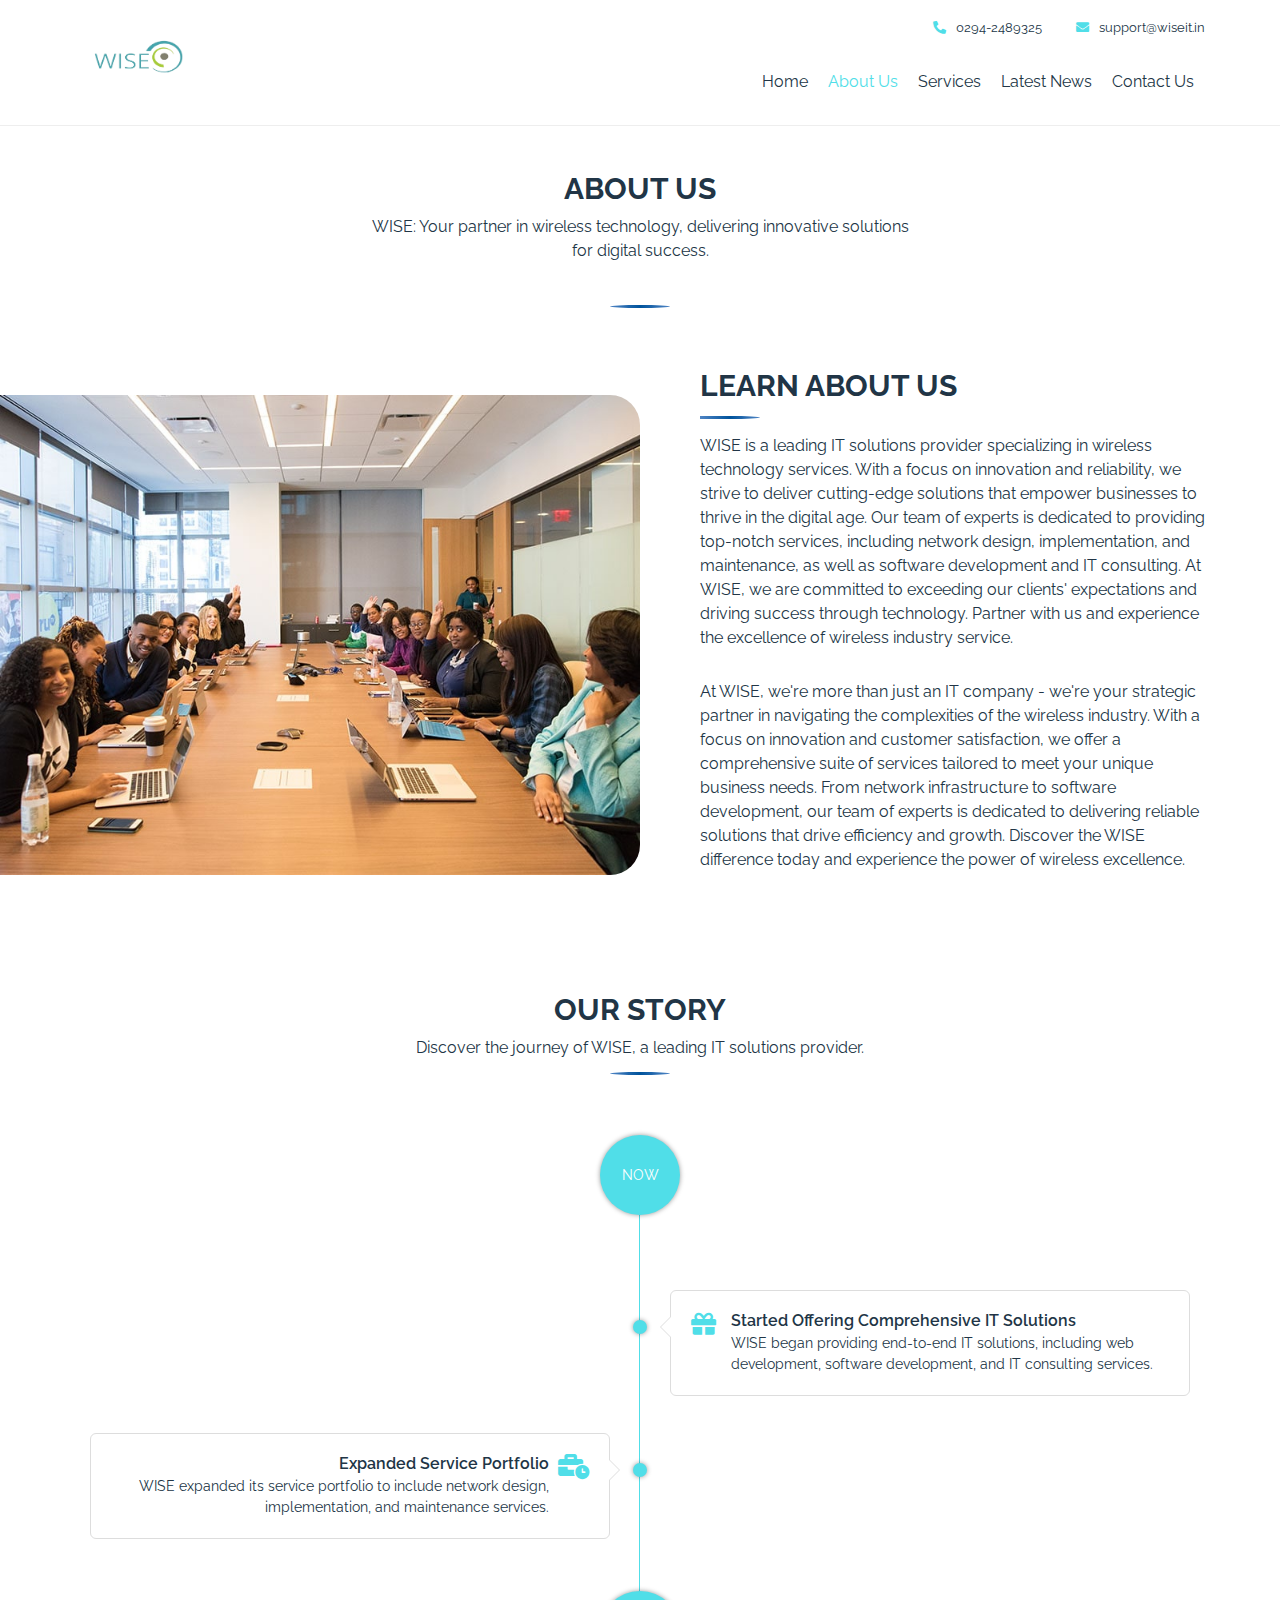
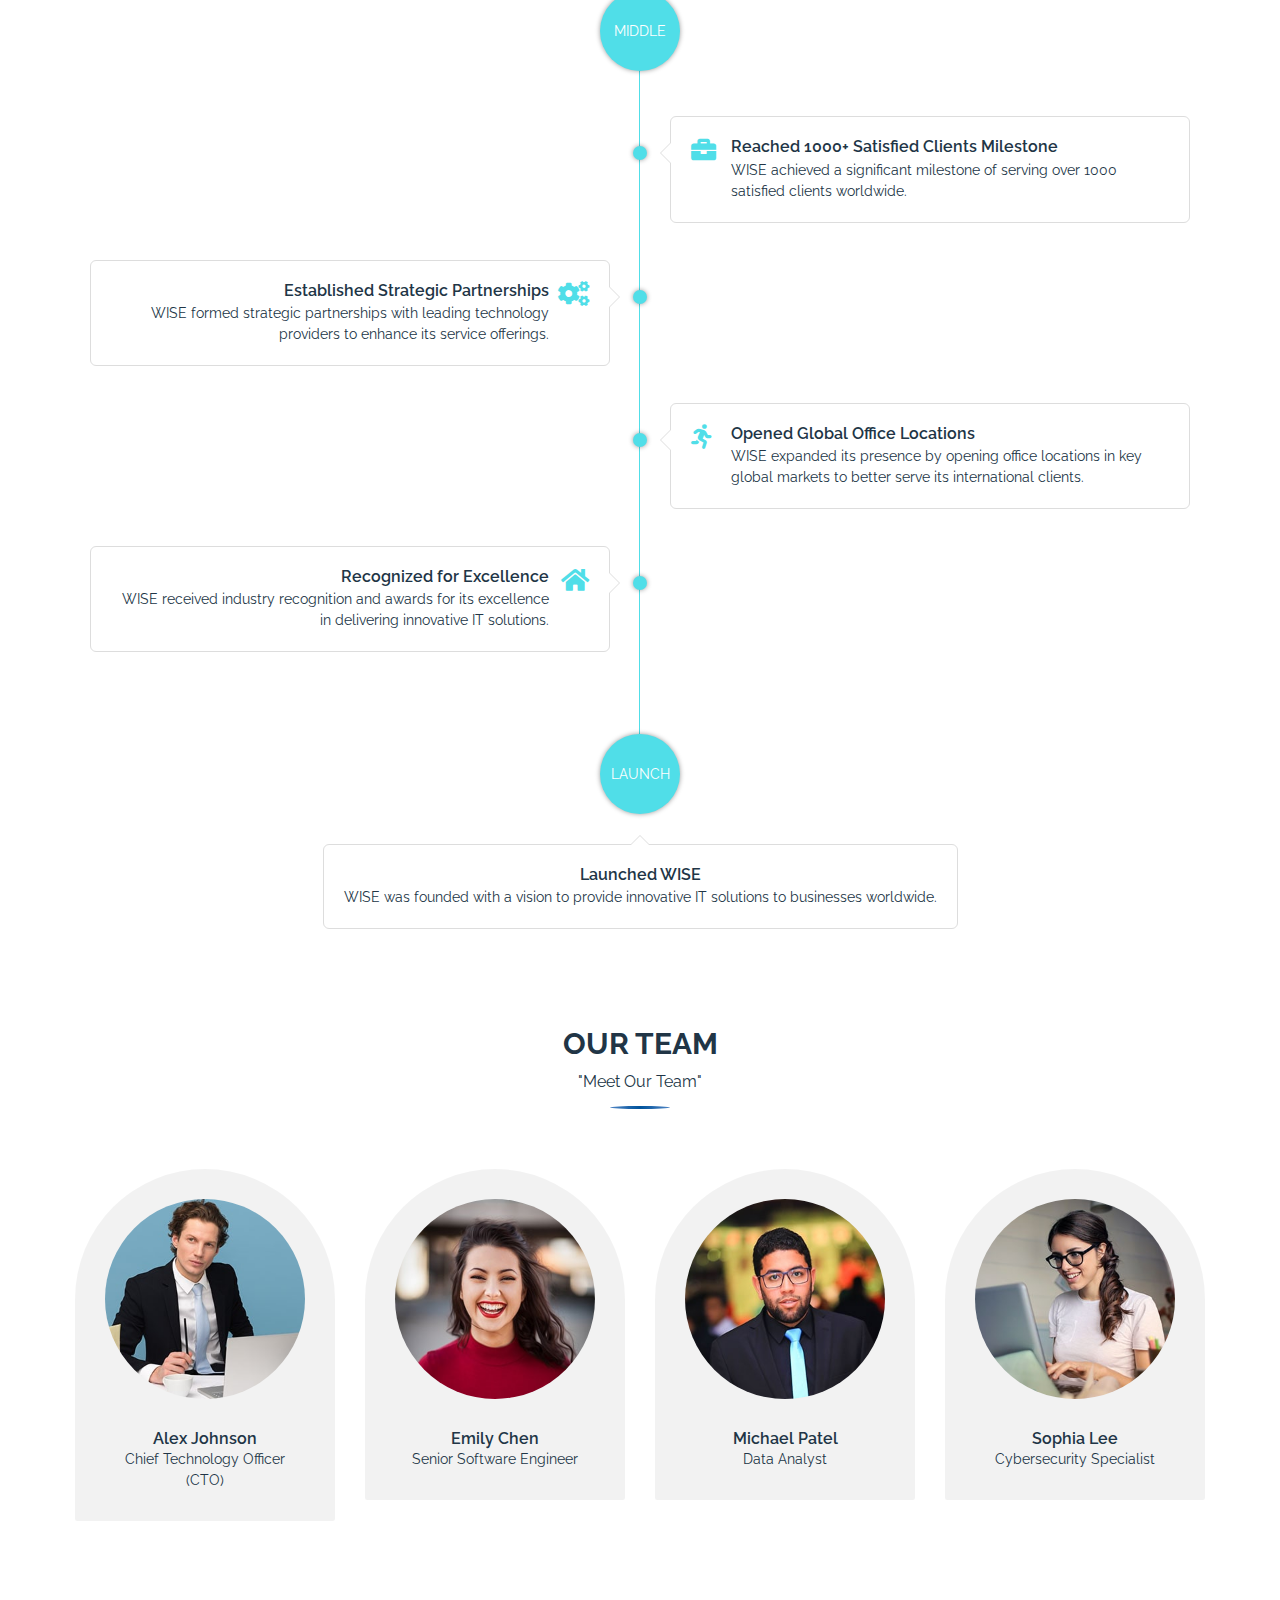
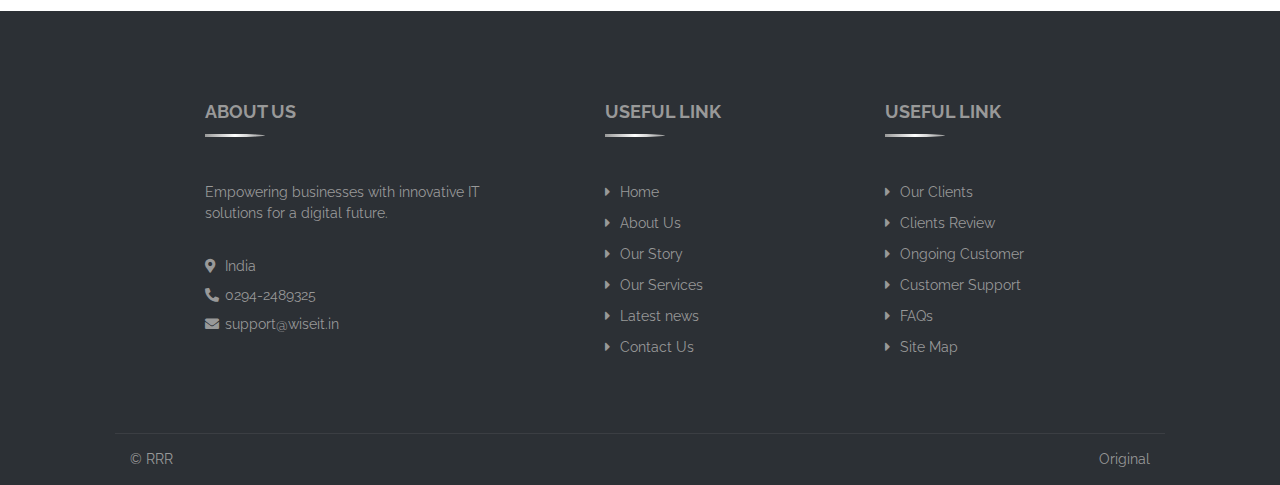
==== commit 87c4e633: "complete for demo" ====
--- a/about.html
+++ b/about.html
@@ -3,7 +3,7 @@
 
 <head>
     <meta charset="utf-8">
-    <title>WISE-Wireless Industry Service Excellence</title>
+    <title>WISE</title>
     <meta content="width=device-width, initial-scale=1.0" name="viewport">
     <meta content="Bootstrap Agency Template" name="keywords">
     <meta content="Bootstrap Agency Template" name="description">
@@ -61,8 +61,7 @@
                                     <a href="index.html" class="nav-item nav-link">Home</a>
                                     <a href="about.html" class="nav-item nav-link active">About Us</a>
                                     <a href="services.html" class="nav-item nav-link">Services</a>
-                                    <a href="portfolio.html" class="nav-item nav-link">Portfolio</a>
-                                    <a href="single.html" class="nav-item nav-link">Single Page</a>
+                                    <a href="news.html" class="nav-item nav-link">Latest News</a>
                                     <a href="contact.html" class="nav-item nav-link">Contact Us</a>
                                 </div>
                             </div>
@@ -79,7 +78,7 @@
             <div class="container-fluid">
                 <div class="section-header">
                     <h2>About Us</h2>
-                    <p>Lorem ipsum dolor sit amet, consectetur adipiscing elit. Phasellus nec pretium ornare velit non
+                    <p>WISE: Your partner in wireless technology, delivering innovative solutions for digital success.
                     </p>
                 </div>
                 <div class="row align-items-center">
@@ -89,32 +88,34 @@
                     <div class="col-md-6">
                         <h2 class="section-title">Learn About Us</h2>
                         <p>
-                            Lorem ipsum dolor sit amet, consectetur adipiscing elit. Phasellus nec pretium mi. Curabitur
-                            facilisis ornare velit non vulputate. Aliquam metus tortor, auctor id gravida condimentum,
-                            viverra quis sem. Curabitur non nisl nec nisi scelerisque maximus. Aenean consectetur
-                            convallis porttitor. Aliquam interdum at lacus non blandit.
+                            WISE is a leading IT solutions provider specializing in wireless technology services. With a
+                            focus on innovation and reliability, we strive to deliver cutting-edge solutions that
+                            empower businesses to thrive in the digital age. Our team of experts is dedicated to
+                            providing top-notch services, including network design, implementation, and maintenance, as
+                            well as software development and IT consulting. At WISE, we are committed to exceeding our
+                            clients' expectations and driving success through technology. Partner with us and experience
+                            the excellence of wireless industry service.
                         </p>
                         <p>
-                            Lorem ipsum dolor sit amet, consectetur adipiscing elit. Phasellus nec pretium mi. Curabitur
-                            facilisis ornare velit non vulputate. Aliquam metus tortor, auctor id gravida condimentum,
-                            viverra quis sem. Curabitur non nisl nec nisi scelerisque maximus. Aenean consectetur
-                            convallis porttitor. Aliquam interdum at lacus non blandit.
+                            At WISE, we're more than just an IT company - we're your strategic partner in navigating the
+                            complexities of the wireless industry. With a focus on innovation and customer satisfaction,
+                            we offer a comprehensive suite of services tailored to meet your unique business needs. From
+                            network infrastructure to software development, our team of experts is dedicated to
+                            delivering reliable solutions that drive efficiency and growth. Discover the WISE difference
+                            today and experience the power of wireless excellence.
                         </p>
-                        <a class="btn" href="">Learn More</a>
+                        <!-- <a class="btn" href="about.html">Learn More</a> -->
                     </div>
                 </div>
             </div>
         </div>
         <!-- About End -->
-
-
         <!-- Story Start -->
         <div class="story">
             <div class="container-fluid">
                 <div class="section-header">
                     <h2>Our Story</h2>
-                    <p>Lorem ipsum dolor sit amet, consectetur adipiscing elit. Phasellus nec pretium ornare velit non
-                    </p>
+                    <p>Discover the journey of WISE, a leading IT solutions provider.</p>
                 </div>
                 <div class="row">
                     <div class="col-lg-12">
@@ -127,7 +128,7 @@
                                 <div class="row story-right">
                                     <div class="col-md-6">
                                         <p class="story-date">
-                                            01 Jun 2020
+
                                         </p>
                                     </div>
                                     <div class="col-md-6">
@@ -136,8 +137,9 @@
                                                 <i class="fa fa-gift"></i>
                                             </div>
                                             <div class="story-text">
-                                                <h3>Lorem ipsum dolor</h3>
-                                                <p>Lorem ipsum dolor sit amet elit ornare velit non</p>
+                                                <h3>Started Offering Comprehensive IT Solutions</h3>
+                                                <p>WISE began providing end-to-end IT solutions, including web
+                                                    development, software development, and IT consulting services.</p>
                                             </div>
                                         </div>
                                     </div>
@@ -146,7 +148,7 @@
                                 <div class="row story-left">
                                     <div class="col-md-6 d-md-none d-block">
                                         <p class="story-date">
-                                            01 Jan 2020
+
                                         </p>
                                     </div>
                                     <div class="col-md-6">
@@ -155,8 +157,9 @@
                                                 <i class="fa fa-business-time"></i>
                                             </div>
                                             <div class="story-text">
-                                                <h3>Lorem ipsum dolor</h3>
-                                                <p>Lorem ipsum dolor sit amet elit ornare velit non</p>
+                                                <h3>Expanded Service Portfolio</h3>
+                                                <p>WISE expanded its service portfolio to include network design,
+                                                    implementation, and maintenance services.</p>
                                             </div>
                                             <div class="story-icon d-md-block d-none">
                                                 <i class="fa fa-business-time"></i>
@@ -165,7 +168,7 @@
                                     </div>
                                     <div class="col-md-6 d-md-block d-none">
                                         <p class="story-date">
-                                            01 Jan 2020
+
                                         </p>
                                     </div>
                                 </div>
@@ -173,7 +176,7 @@
                                 <div class="row">
                                     <div class="col-12">
                                         <div class="story-year">
-                                            <p>2020</p>
+                                            <p>Middle</p>
                                         </div>
                                     </div>
                                 </div>
@@ -181,7 +184,7 @@
                                 <div class="row story-right">
                                     <div class="col-md-6">
                                         <p class="story-date">
-                                            01 Dec 2019
+
                                         </p>
                                     </div>
                                     <div class="col-md-6">
@@ -190,8 +193,10 @@
                                                 <i class="fa fa-briefcase"></i>
                                             </div>
                                             <div class="story-text">
-                                                <h3>Lorem ipsum dolor</h3>
-                                                <p>Lorem ipsum dolor sit amet elit ornare velit non</p>
+                                                <h3>Reached 1000+ Satisfied Clients Milestone</h3>
+                                                <p>WISE achieved a significant milestone of serving over 1000 satisfied
+                                                    clients
+                                                    worldwide.</p>
                                             </div>
                                         </div>
                                     </div>
@@ -200,7 +205,7 @@
                                 <div class="row story-left">
                                     <div class="col-md-6 d-md-none d-block">
                                         <p class="story-date">
-                                            01 Sep 2019
+
                                         </p>
                                     </div>
                                     <div class="col-md-6">
@@ -209,8 +214,9 @@
                                                 <i class="fa fa-cogs"></i>
                                             </div>
                                             <div class="story-text">
-                                                <h3>Lorem ipsum dolor</h3>
-                                                <p>Lorem ipsum dolor sit amet elit ornare velit non</p>
+                                                <h3>Established Strategic Partnerships</h3>
+                                                <p>WISE formed strategic partnerships with leading technology providers
+                                                    to enhance its service offerings.</p>
                                             </div>
                                             <div class="story-icon d-md-block d-none">
                                                 <i class="fa fa-cogs"></i>
@@ -219,7 +225,7 @@
                                     </div>
                                     <div class="col-md-6 d-md-block d-none">
                                         <p class="story-date">
-                                            01 Sep 2019
+
                                         </p>
                                     </div>
                                 </div>
@@ -227,7 +233,7 @@
                                 <div class="row story-right">
                                     <div class="col-md-6">
                                         <p class="story-date">
-                                            01 Jun 2019
+
                                         </p>
                                     </div>
                                     <div class="col-md-6">
@@ -236,8 +242,9 @@
                                                 <i class="fa fa-running"></i>
                                             </div>
                                             <div class="story-text">
-                                                <h3>Lorem ipsum dolor</h3>
-                                                <p>Lorem ipsum dolor sit amet elit ornare velit non</p>
+                                                <h3>Opened Global Office Locations</h3>
+                                                <p>WISE expanded its presence by opening office locations in key global
+                                                    markets to better serve its international clients.</p>
                                             </div>
                                         </div>
                                     </div>
@@ -246,7 +253,7 @@
                                 <div class="row story-left">
                                     <div class="col-md-6 d-md-none d-block">
                                         <p class="story-date">
-                                            01 Mar 2019
+
                                         </p>
                                     </div>
                                     <div class="col-md-6">
@@ -255,8 +262,9 @@
                                                 <i class="fa fa-home"></i>
                                             </div>
                                             <div class="story-text">
-                                                <h3>Lorem ipsum dolor</h3>
-                                                <p>Lorem ipsum dolor sit amet elit ornare velit non</p>
+                                                <h3>Recognized for Excellence</h3>
+                                                <p>WISE received industry recognition and awards for its excellence in
+                                                    delivering innovative IT solutions.</p>
                                             </div>
                                             <div class="story-icon d-md-block d-none">
                                                 <i class="fa fa-home"></i>
@@ -265,7 +273,7 @@
                                     </div>
                                     <div class="col-md-6 d-md-block d-none">
                                         <p class="story-date">
-                                            01 Mar 2019
+
                                         </p>
                                     </div>
                                 </div>
@@ -276,8 +284,9 @@
                             <div class="story-launch">
                                 <div class="story-box">
                                     <div class="story-text">
-                                        <h3>Launched our company on 01 Jan 2019</h3>
-                                        <p>Lorem ipsum dolor sit amet</p>
+                                        <h3>Launched WISE</h3>
+                                        <p>WISE was founded with a vision to provide innovative IT solutions to
+                                            businesses worldwide.</p>
                                     </div>
                                 </div>
                             </div>
@@ -294,7 +303,7 @@
             <div class="container-fluid">
                 <div class="section-header">
                     <h2>Our Team</h2>
-                    <p>Lorem ipsum dolor sit amet, consectetur adipiscing elit. Phasellus nec pretium ornare velit non
+                    <p>"Meet Our Team"
                     </p>
                 </div>
                 <div class="row">
@@ -304,8 +313,8 @@
                                 <img src="img/team-1.jpg" alt="Team">
                             </div>
                             <div class="team-text">
-                                <h3>Member Name</h3>
-                                <p>Designation</p>
+                                <h3>Alex Johnson</h3>
+                                <p> Chief Technology Officer (CTO)</p>
                             </div>
                             <div class="team-social">
                                 <a href=""><i class="fab fa-facebook-f"></i></a>
@@ -322,8 +331,8 @@
                                 <img src="img/team-2.jpg" alt="Team">
                             </div>
                             <div class="team-text">
-                                <h3>Member Name</h3>
-                                <p>Designation</p>
+                                <h3>Emily Chen</h3>
+                                <p>Senior Software Engineer</p>
                             </div>
                             <div class="team-social">
                                 <a href=""><i class="fab fa-facebook-f"></i></a>
@@ -340,8 +349,8 @@
                                 <img src="img/team-3.jpg" alt="Team">
                             </div>
                             <div class="team-text">
-                                <h3>Member Name</h3>
-                                <p>Designation</p>
+                                <h3>Michael Patel</h3>
+                                <p>Data Analyst</p>
                             </div>
                             <div class="team-social">
                                 <a href=""><i class="fab fa-facebook-f"></i></a>
@@ -358,8 +367,8 @@
                                 <img src="img/team-4.jpg" alt="Team">
                             </div>
                             <div class="team-text">
-                                <h3>Member Name</h3>
-                                <p>Designation</p>
+                                <h3>Sophia Lee</h3>
+                                <p>Cybersecurity Specialist</p>
                             </div>
                             <div class="team-social">
                                 <a href=""><i class="fab fa-facebook-f"></i></a>
@@ -384,8 +393,7 @@
                         <div class="footer-about">
                             <h2>About Us</h2>
                             <p>
-                                Lorem ipsum dolor sit amet, consectetur adipiscing elit. Aliquam sit amet metus sit amet
-                                diam varius commodo. Aliquam at nisl interdum
+                                Empowering businesses with innovative IT solutions for a digital future.
                             </p>
                             <br>
                             <p><i class="fa fa-map-marker-alt"></i>India</p>
@@ -398,12 +406,12 @@
                             <div class="col-md-6">
                                 <div class="footer-link">
                                     <h2>Useful Link</h2>
+                                    <a href="index.html">Home</a>
                                     <a href="">About Us</a>
-                                    <a href="">Our Story</a>
-                                    <a href="">Our Services</a>
-                                    <a href="">Our Portfolio</a>
-                                    <a href="">Our Projects</a>
-                                    <a href="">Contact Us</a>
+                                    <a href="services.html">Our Story</a>
+                                    <a href="services.html">Our Services</a>
+                                    <a href="news.html">Latest news</a>
+                                    <a href="contact.html">Contact Us</a>
                                 </div>
                             </div>
                             <div class="col-md-6">
@@ -414,7 +422,7 @@
                                     <a href="">Ongoing Customer</a>
                                     <a href="">Customer Support</a>
                                     <a href="">FAQs</a>
-                                    <a href="">Site Map</a>
+                                    <a href="contact.html">Site Map</a>
                                 </div>
                             </div>
                         </div>
--- a/css/style.css
+++ b/css/style.css
@@ -2,1886 +2,1896 @@
 /********* General CSS *********/
 /*******************************/
 body {
-    color: #213546;
-    background: #eeeeee;
-    font-family: 'Raleway', sans-serif;
+  color: #213546;
+  background: #eeeeee;
+  font-family: "Raleway", sans-serif;
 }
 
 a {
-    color: #4F84C4;
-    transition: .3s;
+  color: #50dee8;
+  transition: 0.3s;
 }
 
 a:hover,
 a:active,
 a:focus {
-    color: #00539C;
-    outline: none;
-    text-decoration: none;
+  color: #50dee8;
+  outline: none;
+  text-decoration: none;
 }
 
 .btn:focus {
+  box-shadow: none;
+}
+
+.wrapper {
+  position: relative;
+  width: 100%;
+  max-width: 1366px;
+  margin: 0 auto;
+  background: #ffffff;
+}
+
+.container {
+  max-width: 1050px;
+}
+
+/*******************************/
+/********** Header CSS *********/
+/*******************************/
+.header {
+  position: relative;
+  width: 100%;
+  padding: 15px 0;
+  border-bottom: 1px solid #eeeeee;
+}
+
+@media (min-width: 1200px) {
+  .header .container-fluid {
+    padding-left: 60px;
+    padding-right: 60px;
+  }
+}
+
+.header .brand {
+  position: relative;
+}
+
+.header .brand img {
+  width: 100%;
+  max-width: 150px;
+  height: 100%;
+  max-height: 100px;
+}
+
+.header .topbar {
+  position: relative;
+  text-align: right;
+}
+
+.header .topbar .topbar-col {
+  display: inline-block;
+  padding: 0 15px;
+  margin-bottom: 15px;
+}
+
+.header .topbar-col a {
+  color: #213546;
+  font-size: 13px;
+}
+
+.header .topbar-col a i {
+  margin-right: 10px;
+  color: #50dee8;
+}
+
+.header .topbar-social {
+  position: relative;
+}
+
+.header .topbar-social a {
+  display: inline-block;
+}
+
+.header .topbar-social a i {
+  margin-right: 10px;
+  font-size: 18px;
+  color: #bbbbbb;
+}
+
+.header .topbar-social a:last-child i {
+  margin: 0;
+}
+
+.header .topbar-social a:hover i {
+  color: #50dee8;
+}
+
+.header .dropdown-menu {
+  margin-top: 0;
+  border: 0;
+  border-radius: 0;
+  background: #bbbbbb;
+}
+
+.header .dropdown-menu a.active {
+  color: #50dee8;
+}
+
+@media (min-width: 992px) {
+  .header .navbar {
+    background: #ffffff !important;
+  }
+
+  .header .navbar-brand {
+    display: none;
+  }
+
+  .header .navbar-light a.nav-link {
+    position: relative;
+    padding: 8px 10px;
+    color: #213546;
+    font-size: 16px;
+    z-index: 1;
+  }
+
+  .header .navbar-light a.nav-link:hover,
+  .header .navbar-light a.nav-link.active {
+    color: #50dee8;
+  }
+}
+
+@media (max-width: 992px) {
+  .header .brand {
+    text-align: center;
+    margin-bottom: 15px;
+  }
+
+  .header .topbar {
+    text-align: center;
+    margin-bottom: 15px;
+  }
+
+  .header .topbar .topbar-col {
+    margin: 0;
+  }
+
+  .header .topbar .topbar-social {
+    margin-top: 5px;
+  }
+
+  .header .navbar {
+    background: #ffffff !important;
+    border: 1px solid #eeeeee;
+    z-index: 1;
+  }
+
+  .header a.nav-link {
+    padding: 5px 0;
+  }
+
+  .header .dropdown-menu {
     box-shadow: none;
-}
-
-.wrapper {
-    position: relative;
-    width: 100%;
-    max-width: 1366px;
-    margin: 0 auto;
-    background: #ffffff;
-}
-
-.container {
-    max-width: 1050px;
-}
-
-
-/*******************************/
-/********** Header CSS *********/
-/*******************************/
-.header {
-    position: relative;
-    width: 100%;
-    padding: 15px 0;
-    border-bottom: 1px solid #eeeeee;
-}
-
-@media (min-width: 1200px) {
-    .header .container-fluid {
-        padding-left: 60px;
-        padding-right: 60px;
-    }
-}
-
-.header .brand {
-    position: relative;
-}
-
-.header .brand img {
-    width: 100%;
-    max-width: 150px;
-    height: 100%;
-    max-height: 100px;
-}
-
-.header .topbar {
-    position: relative;
-    text-align: right;
-}
-
-.header .topbar .topbar-col {
-    display: inline-block;
-    padding: 0 15px;
-    margin-bottom: 15px;
-}
-
-.header .topbar-col a {
-    color: #213546;
-    font-size: 13px;
-}
-
-.header .topbar-col a i {
-    margin-right: 10px;
-    color: #4F84C4;
-}
-
-.header .topbar-social {
-    position: relative;
-}
-
-.header .topbar-social a {
-    display: inline-block;
-}
-
-.header .topbar-social a i {
-    margin-right: 10px;
-    font-size: 18px;
-    color: #bbbbbb;
-}
-
-.header .topbar-social a:last-child i {
-    margin: 0;
-}
-
-.header .topbar-social a:hover i {
-    color: #4F84C4;
-}
-
-.header .dropdown-menu {
-    margin-top: 0;
-    border: 0;
-    border-radius: 0;
-    background: #bbbbbb;
-}
-
-.header .dropdown-menu a.active {
-    color: #4F84C4;
-}
-
-@media (min-width: 992px) {
-    .header .navbar {
-        background: #ffffff !important;
-    }
-    
-    .header .navbar-brand {
-        display: none;
-    }
-    
-    .header .navbar-light a.nav-link {
-        position: relative;
-        padding: 8px 10px;
-        color: #213546;
-        font-size: 16px;
-        z-index: 1;
-    }
-    
-    .header .navbar-light a.nav-link:hover,
-    .header .navbar-light a.nav-link.active {
-        color: #4F84C4;
-    }
+  }
+}
+
+.header .navbar .btn {
+  position: relative;
+  margin-left: 15px;
+  padding: 12px 25px 10px 25px;
+  font-size: 13px;
+  font-weight: 500;
+  text-transform: uppercase;
+  color: #ffffff;
+  border: none;
+  border-radius: 30px;
+  background: #50dee8;
+  transition: 0.5s;
+}
+
+.header .navbar .btn:hover {
+  background: linear-gradient(#50dee8, #0ad4e2);
+}
+
+.header .navbar .btn i {
+  font-size: 16px;
+  margin-right: 8px;
 }
 
 @media (max-width: 992px) {
-    .header .brand {
-        text-align: center;
-        margin-bottom: 15px;
-    }
-    
-    .header .topbar {
-        text-align: center;
-        margin-bottom: 15px;
-    }
-    
-    .header .topbar .topbar-col {
-        margin: 0;
-    }
-    
-    .header .topbar .topbar-social {
-        margin-top: 5px;
-    }
-    
-    .header .navbar {
-        background: #ffffff !important;
-        border: 1px solid #eeeeee;
-        z-index: 1;
-    }
-    
-    .header a.nav-link {
-        padding: 5px 0;
-    }
-    
-    .header .dropdown-menu {
-        box-shadow: none;
-    }
-}
-
-.header .navbar .btn {
-    position: relative;
-    margin-left: 15px;
-    padding: 12px 25px 10px 25px;
-    font-size: 13px;
-    font-weight: 500;
-    text-transform: uppercase;
-    color: #ffffff;
-    border: none;
-    border-radius: 30px;
-    background: linear-gradient(#4F84C4, #00539C);
-    transition: .5s;
-}
-
-.header .navbar .btn:hover {
-    background: linear-gradient(#00539C, #4F84C4);
-}
-
-.header .navbar .btn i {
-    font-size: 16px;
-    margin-right: 8px;
-}
-
-@media (max-width: 992px) {
-    .header .navbar .btn {
-        margin: 15px 0 10px 0;
-    }
-}
-
+  .header .navbar .btn {
+    margin: 15px 0 10px 0;
+  }
+}
 
 /*******************************/
 /******* Page Header CSS *******/
 /*******************************/
 .page-header {
-    position: relative;
-    margin-bottom: 45px;
-    padding: 80px 0;
-    text-align: center;
-    background: #50dee8;
+  position: relative;
+  margin-bottom: 45px;
+  padding: 80px 0;
+  text-align: center;
+  background: #50dee8;
 }
 
 .page-header h2 {
-    color: #ffffff;
-    font-size: 35px;
-    font-weight: 700;
-    text-transform: uppercase;
+  color: #ffffff;
+  font-size: 35px;
+  font-weight: 700;
+  text-transform: uppercase;
 }
 
 .page-header a {
-    position: relative;
-    padding: 0 12px;
-    font-size: 16px;
-    font-weight: 400;
-    color: #ffffff;
+  position: relative;
+  padding: 0 12px;
+  font-size: 16px;
+  font-weight: 400;
+  color: #ffffff;
 }
 
 .page-header a::after {
-    position: absolute;
-    content: "";
-    width: 7px;
-    height: 7px;
-    top: 6.5px;
-    right: -6px;
-    border-radius: 7px;
-    background: #ffffff;
+  position: absolute;
+  content: "";
+  width: 7px;
+  height: 7px;
+  top: 6.5px;
+  right: -6px;
+  border-radius: 7px;
+  background: #ffffff;
 }
 
 .page-header a:last-child::after {
-    display: none;
-}
-
+  display: none;
+}
 
 /*******************************/
 /*********** Hero CSS **********/
 /*******************************/
 .hero {
-    position: relative;
-    width: 100%;
-    padding: 45px 0;
+  position: relative;
+  width: 100%;
+  padding: 45px 0;
 }
 
 @media (min-width: 768px) {
-    .hero {
-        padding: 45px 60px;
-    }
+  .hero {
+    padding: 45px 60px;
+  }
 }
 
 .hero h2 {
-    margin: 0;
-    font-size: 45px;
-    font-weight: 800;
+  margin: 0;
+  font-size: 45px;
+  font-weight: 800;
 }
 
 .hero h2 span {
-    color: #4F84C4;
+  color: #50dee8;
 }
 
 .hero p {
-    margin: 10px 0 20px 0;
-    font-size: 18px;
-    font-weight: 500;
+  margin: 10px 0 20px 0;
+  font-size: 18px;
+  font-weight: 500;
 }
 
 .hero a.btn {
-    position: relative;
-    padding: 10px 35px;
-    font-size: 13px;
-    font-weight: 500;
-    text-transform: uppercase;
-    color: #ffffff;
-    border: none;
-    border-radius: 50px;
-    background: linear-gradient(#4F84C4, #00539C);
-    transition: .5s;
+  position: relative;
+  padding: 10px 35px;
+  font-size: 13px;
+  font-weight: 500;
+  text-transform: uppercase;
+  color: #ffffff;
+  border: none;
+  border-radius: 50px;
+  background: #50dee8;
+  transition: 0.5s;
 }
 
 .hero a.btn:hover {
-    background: linear-gradient(#00539C, #4F84C4);
+  background: linear-gradient(#50dee8, #0ad4e2);
 }
 
 .hero img {
-    max-width: 100%;
-    max-height: 600px;
+  max-width: 100%;
+  max-height: 600px;
 }
 
 @media (max-width: 767.98px) {
-    .hero img {
-        margin-top: 30px;
-    }
-}
-
+  .hero img {
+    margin-top: 30px;
+  }
+}
 
 /*******************************/
 /******* Section Header ********/
 /*******************************/
 .section-header {
-    position: relative;
-    width: 100%;
-    max-width: 550px;
-    text-align: center;
-    margin: 0 auto;
-    margin-bottom: 60px;
-    padding-bottom: 15px;
+  position: relative;
+  width: 100%;
+  max-width: 550px;
+  text-align: center;
+  margin: 0 auto;
+  margin-bottom: 60px;
+  padding-bottom: 15px;
 }
 
 .section-header::after {
-    position: absolute;
-    content: "";
+  position: absolute;
+  content: "";
+  width: 60px;
+  height: 3px;
+  left: calc(50% - 30px);
+  bottom: 0;
+  background: linear-gradient(to left, #4f84c4, #00539c, #4f84c4);
+  border-radius: 100%;
+}
+
+.section-header h2 {
+  font-size: 30px;
+  font-weight: 700;
+  text-transform: uppercase;
+}
+
+.section-header p {
+  margin: 0;
+  font-size: 16px;
+  font-weight: 400;
+  line-height: 24px;
+}
+
+/*******************************/
+/********* Service CSS *********/
+/*******************************/
+.service {
+  position: relative;
+  width: 100%;
+  padding: 45px 0 15px 0;
+}
+
+@media (min-width: 768px) {
+  .service {
+    padding: 45px 60px 15px 60px;
+  }
+}
+
+.service .service-item {
+  position: relative;
+  width: 100%;
+  padding: 25px 30px;
+  background: linear-gradient(
+    to bottom,
+    rgba(0, 0, 0, 0.03) 96%,
+    rgba(0, 0, 0, 0.1),
+    rgba(0, 0, 0, 0.2)
+  );
+  border-radius: 30px 30px 0 0;
+  margin-bottom: 30px;
+}
+
+.service .service-item:hover {
+  background: linear-gradient(
+    to bottom,
+    rgba(0, 0, 0, 0.03) 96%,
+    rgba(0, 0, 0, 0.2),
+    rgba(0, 0, 0, 0.4)
+  );
+}
+
+.service .service-item h3 {
+  font-size: 20px;
+  font-weight: 700;
+  line-height: 35px;
+  letter-spacing: 1px;
+  margin-bottom: 20px;
+}
+
+.service .service-item img {
+  height: 80px;
+}
+
+.service .service-item p {
+  position: relative;
+  margin: 20px 0 0 0;
+  font-size: 16px;
+  height: 150px;
+}
+
+.service .video-player {
+  position: relative;
+  padding-bottom: 41.7%;
+  height: 0;
+  overflow: hidden;
+  max-width: 100%;
+  background: #ffffff;
+  margin: 30px 0 0 0;
+  border-radius: 8px;
+}
+
+.service .video-player video {
+  position: absolute;
+  top: 0;
+  left: 0;
+  width: 100%;
+  height: 100%;
+  z-index: 100;
+  background: #000000;
+  z-index: -1;
+}
+
+.service .video-player img {
+  position: absolute;
+  display: block;
+  left: 0;
+  right: 0;
+  top: 0;
+  bottom: 0;
+  margin: auto;
+  width: 100%;
+  border: none;
+  height: auto;
+  border-radius: 8px;
+  filter: opacity(75%);
+  -webkit-filter: opacity(75%);
+  -webkit-transition: 0.4s all;
+  -moz-transition: 0.4s all;
+  transition: 0.4s all;
+  z-index: 1;
+}
+
+.service .video-player:hover img {
+  filter: opacity(100%);
+  -webkit-filter: opacity(100%);
+}
+
+.service .video-player .play {
+  height: 100px;
+  width: 100px;
+  left: 50%;
+  top: 50%;
+  margin-left: -50px;
+  margin-top: -50px;
+  position: absolute;
+  background: url("../img/play.png") no-repeat;
+  cursor: pointer;
+  z-index: 2;
+}
+
+.service .video-player .play:hover {
+  background: url("../img/play-hover.png") no-repeat;
+}
+
+@media (max-width: 575.98px) {
+  .service .video-player .play {
+    height: 60px;
     width: 60px;
-    height: 3px;
-    left: calc(50% - 30px);
-    bottom: 0;
-    background: linear-gradient(to left, #4F84C4, #00539C, #4F84C4);
-    border-radius: 100%;
-}
-
-.section-header h2 {
-    font-size: 30px;
-    font-weight: 700;
-    text-transform: uppercase;
-}
-
-.section-header p {
-    margin: 0;
-    font-size: 16px;
-    font-weight: 400;
-    line-height: 24px;
-}
-
-
-/*******************************/
-/********* Service CSS *********/
-/*******************************/
-.service {
-    position: relative;
-    width: 100%;
-    padding: 45px 0 15px 0;
-}
-
-@media (min-width: 768px) {
-    .service {
-        padding: 45px 60px 15px 60px;
-    }
-}
-
-.service .service-item {
-    position: relative;
-    width: 100%;
-    padding: 25px 30px;
-    background: linear-gradient(to bottom, rgba(0, 0, 0, .03) 96%, rgba(0, 0, 0, .1), rgba(0, 0, 0, .2));
-    border-radius: 30px 30px 0 0;
-    margin-bottom: 30px;
-}
-
-.service .service-item:hover {
-    background: linear-gradient(to bottom, rgba(0, 0, 0, .03) 96%, rgba(0, 0, 0, .2), rgba(0, 0, 0, .4));
-}
-
-.service .service-item h3 {
-    font-size: 20px;
-    font-weight: 700;
-    line-height: 35px;
-    letter-spacing: 1px;
-    margin-bottom: 20px;
-}
-
-.service .service-item img {
-    height: 80px;
-}
-
-.service .service-item p {
-    position: relative;
-    margin: 20px 0 0 0;
-    font-size: 16px;
-}
-
-.service .video-player {
-    position: relative;
-    padding-bottom: 41.7%;
-    height: 0;
-    overflow: hidden;
-    max-width: 100%;
-    background: #ffffff;
-    margin: 30px 0 0 0;
-    border-radius: 8px;
-}
-
-.service .video-player video {
-    position: absolute;
-    top: 0;
-    left: 0;
-    width: 100%;
-    height: 100%;
-    z-index: 100;
-    background: #000000;
-    z-index: -1;
-}
-
-.service .video-player img {
-    position: absolute;
-    display: block;
-    left: 0;
-    right: 0;
-    top: 0;
-    bottom: 0;
-    margin: auto;
-    width: 100%;
-    border: none;
-    height: auto;
-    border-radius: 8px;
-    filter: opacity(75%);
-    -webkit-filter: opacity(75%);
-    -webkit-transition: .4s all;
-    -moz-transition: .4s all;
-    transition: .4s all;
-    z-index: 1;
-}
-
-.service .video-player:hover img {
-    filter: opacity(100%);
-    -webkit-filter: opacity(100%);
-}
-
-.service .video-player .play {
-    height: 100px;
-    width: 100px;
     left: 50%;
     top: 50%;
-    margin-left: -50px;
-    margin-top: -50px;
-    position: absolute;
-    background: url("../img/play.png") no-repeat;
-    cursor: pointer;
-    z-index: 2;
-}
-
-.service .video-player .play:hover {
-    background: url("../img/play-hover.png") no-repeat;
-}
-
-@media (max-width: 575.98px) {   
-    .service .video-player .play {
-        height: 60px;
-        width: 60px;
-        left: 50%;
-        top: 50%;
-        margin-left: -30px;
-        margin-top: -30px;
-        background: url("../img/play-60.png") no-repeat;
-    }
-    
-    .service .video-player .play:hover {
-        background: url("../img/play-hover-60.png") no-repeat;
-    }
-}
-
+    margin-left: -30px;
+    margin-top: -30px;
+    background: url("../img/play-60.png") no-repeat;
+  }
+
+  .service .video-player .play:hover {
+    background: url("../img/play-hover-60.png") no-repeat;
+  }
+}
 
 /*******************************/
 /******* Service Row CSS *******/
 /*******************************/
 .service-row {
-    position: relative;
-    width: 100%;
-    padding: 45px 0;
+  position: relative;
+  width: 100%;
+  padding: 45px 0;
 }
 
 .service-row .service-row-img {
-    position: relative;
-    width: 100%;
-    padding: 0 30px;
-    overflow: hidden;
+  position: relative;
+  width: 100%;
+  padding: 0 30px;
+  overflow: hidden;
 }
 
 .service-row .service-row-img img {
-    max-width: 100%;
-}
-
-@media(max-width: 767.98px) {
-    .service-row .service-row-img {
-        margin-bottom: 30px;
-    }
+  max-width: 100%;
+}
+
+@media (max-width: 767.98px) {
+  .service-row .service-row-img {
+    margin-bottom: 30px;
+  }
 }
 
 .service-row .service-row-text {
-    position: relative;
-    width: 100%;
-    padding: 0 30px;
+  position: relative;
+  width: 100%;
+  padding: 0 30px;
 }
 
 .service-row h2.section-title {
-    position: relative;
-    font-size: 30px;
-    font-weight: 700;
-    text-transform: uppercase;
-    margin-bottom: 15px;
-    padding-bottom: 15px;
+  position: relative;
+  font-size: 30px;
+  font-weight: 700;
+  text-transform: uppercase;
+  margin-bottom: 15px;
+  padding-bottom: 15px;
 }
 
 .service-row h2.section-title::after {
-    position: absolute;
-    content: "";
+  position: absolute;
+  content: "";
+  width: 60px;
+  height: 3px;
+  bottom: 0;
+  left: 0;
+  background: linear-gradient(to left, #4f84c4, #00539c, #4f84c4);
+  border-radius: 0 100% 100% 0;
+}
+
+.service-row p {
+  font-size: 16px;
+}
+
+.service-row a.btn {
+  margin-top: 15px;
+  padding: 10px 35px;
+  font-size: 13px;
+  font-weight: 500;
+  text-transform: uppercase;
+  color: #ffffff;
+  border: none;
+  border-radius: 50px;
+  background: #50dee8;
+  transition: 0.5s;
+}
+
+.service-row a.btn:hover {
+  background: linear-gradient(#50dee8, #0ad4e2);
+}
+
+.service-row .service-row-col .col-sm-6 {
+  display: flex;
+  align-items: center;
+  margin-top: 10px;
+  margin-bottom: 15px;
+}
+
+.service-row .service-row-col-icon {
+  width: 40px;
+  height: 40px;
+  margin-right: 15px;
+  padding: 8px 0;
+  text-align: center;
+  color: #ffffff;
+  background: #50dee8;
+}
+
+.service-row .service-row-col-text {
+  width: calc(100% - 55px);
+}
+
+.service-row .service-row-col-text h3 {
+  font-size: 13px;
+  font-weight: 400;
+  margin-bottom: 3px;
+}
+
+.service-row .service-row-col-text p {
+  margin: 0;
+  font-size: 10px;
+  font-weight: 400;
+}
+
+@media (max-width: 768px) {
+  .service-row .service-row-img,
+  .service-row .service-row-text {
+    padding: 0;
+  }
+}
+
+/*******************************/
+/********** About CSS **********/
+/*******************************/
+.about {
+  position: relative;
+  width: 100%;
+  padding: 45px 0;
+}
+
+@media (min-width: 768px) {
+  .about .container-fluid {
+    padding: 0;
+  }
+
+  .about .row {
+    margin: 0;
+  }
+
+  .about .col-md-6:first-child {
+    padding: 0;
+  }
+
+  .about .col-md-6:last-child {
+    padding: 0 60px;
+  }
+}
+
+.about h2.section-title {
+  position: relative;
+  font-size: 30px;
+  font-weight: 700;
+  text-transform: uppercase;
+  margin-bottom: 15px;
+  padding-bottom: 15px;
+}
+
+.about h2.section-title::after {
+  position: absolute;
+  content: "";
+  width: 60px;
+  height: 3px;
+  bottom: 0;
+  left: 0;
+  background: linear-gradient(to left, #4f84c4, #00539c, #4f84c4);
+  border-radius: 0 100% 100% 0;
+}
+
+.about p {
+  color: #213546;
+  font-size: 16px;
+  margin-bottom: 30px;
+}
+
+.about a.btn {
+  padding: 10px 35px;
+  font-size: 13px;
+  font-weight: 500;
+  text-transform: uppercase;
+  color: #ffffff;
+  border: none;
+  border-radius: 50px;
+  background: #50dee8;
+  transition: 0.5s;
+}
+
+.about a.btn:hover {
+  background: #fff;
+  color: #50dee8;
+}
+
+.about img {
+  max-width: 100%;
+  border-radius: 0 30px 30px 0;
+}
+
+@media (max-width: 767.98px) {
+  .about img {
+    margin-bottom: 30px;
+    border-radius: 30px 30px 0 0;
+  }
+}
+
+.about .youtube-player {
+  position: relative;
+  padding-bottom: 75%;
+  height: 0;
+  overflow: hidden;
+  max-width: 100%;
+  background: #ffffff;
+  margin: 0;
+  border-radius: 0 30px 30px 0;
+}
+
+@media (max-width: 991.98px) {
+  .about .youtube-player {
+    padding-bottom: 50%;
+  }
+}
+
+@media (max-width: 767.98px) {
+  .about .youtube-player {
+    padding-bottom: 56.23%;
+    margin-bottom: 30px;
+    border-radius: 30px 30px 0 0;
+  }
+}
+
+.about .youtube-player iframe {
+  position: absolute;
+  top: 0;
+  left: 0;
+  width: 100%;
+  height: 100%;
+  z-index: 100;
+  background: transparent;
+}
+
+.about .youtube-player img {
+  bottom: 0;
+  display: block;
+  left: 0;
+  margin: auto;
+  max-width: 100%;
+  width: 100%;
+  position: absolute;
+  right: 0;
+  top: 0;
+  border: none;
+  height: auto;
+  cursor: pointer;
+  -webkit-filter: brightness(100%);
+  -webkit-transition: 0.4s all;
+  -moz-transition: 0.4s all;
+  transition: 0.4s all;
+}
+
+.about .youtube-player img:hover {
+  -webkit-filter: brightness(90%);
+}
+
+.about .youtube-player .play {
+  height: 100px;
+  width: 100px;
+  left: 50%;
+  top: 50%;
+  margin-left: -50px;
+  margin-top: -50px;
+  position: absolute;
+  background: url("../img/play.png") no-repeat;
+  cursor: pointer;
+}
+
+.about .youtube-player .play:hover {
+  background: url("../img/play-hover.png") no-repeat;
+}
+
+@media (max-width: 575.98px) {
+  .about .youtube-player .play {
+    height: 60px;
     width: 60px;
-    height: 3px;
-    bottom: 0;
-    left: 0;
-    background: linear-gradient(to left, #4F84C4, #00539C, #4F84C4);
-    border-radius: 0 100% 100% 0; 
-}
-
-.service-row p {
-    font-size: 16px;
-}
-
-.service-row a.btn {
-    margin-top: 15px;
-    padding: 10px 35px;
-    font-size: 13px;
-    font-weight: 500;
-    text-transform: uppercase;
-    color: #ffffff;
-    border: none;
-    border-radius: 50px;
-    background: linear-gradient(#4F84C4, #00539C);
-    transition: .5s;
-}
-
-.service-row a.btn:hover {
-    background: linear-gradient(#00539C, #4F84C4);
-}
-
-.service-row .service-row-col .col-sm-6 {
-    display: flex;
-    align-items: center;
-    margin-top: 10px;
-    margin-bottom: 15px;
-}
-
-.service-row .service-row-col-icon {
-    width: 40px;
-    height: 40px;
-    margin-right: 15px;
-    padding: 8px 0;
-    text-align: center;
-    color: #ffffff;
-    background: #4F84C4;
-}
-
-.service-row .service-row-col-text {
-    width: calc(100% - 55px);
-}
-
-.service-row .service-row-col-text h3 {
-    font-size: 13px;
-    font-weight: 400;
-    margin-bottom: 3px;
-}
-
-.service-row .service-row-col-text p {
-    margin: 0;
-    font-size: 10px;
-    font-weight: 400;
-}
-
-@media (max-width: 768px) {
-    .service-row .service-row-img,
-    .service-row .service-row-text {
-        padding: 0;
-    }
-}
-
-
-/*******************************/
-/********** About CSS **********/
-/*******************************/
-.about {
-    position: relative;
-    width: 100%;
-    padding: 45px 0;
-}
-
-@media (min-width: 768px) {
-    .about .container-fluid {
-        padding: 0;
-    }
-    
-    .about .row {
-        margin: 0;
-    }
-    
-    .about .col-md-6:first-child {
-        padding: 0;
-    }
-    
-    .about .col-md-6:last-child {
-        padding: 0 60px;
-    }
-}
-
-.about h2.section-title {
-    position: relative;
-    font-size: 30px;
-    font-weight: 700;
-    text-transform: uppercase;
-    margin-bottom: 15px;
-    padding-bottom: 15px;
-}
-
-.about h2.section-title::after {
-    position: absolute;
-    content: "";
-    width: 60px;
-    height: 3px;
-    bottom: 0;
-    left: 0;
-    background: linear-gradient(to left, #4F84C4, #00539C, #4F84C4);
-    border-radius: 0 100% 100% 0;
-}
-
-.about p {
-    color: #213546;
-    font-size: 16px;
-    margin-bottom: 30px;
-}
-
-.about a.btn {
-    padding: 10px 35px;
-    font-size: 13px;
-    font-weight: 500;
-    text-transform: uppercase;
-    color: #ffffff;
-    border: none;
-    border-radius: 50px;
-    background: linear-gradient(#4F84C4, #00539C);
-    transition: .5s;
-}
-
-.about a.btn:hover {
-    background: linear-gradient(#00539C, #4F84C4);
-}
-
-.about img {
-    max-width: 100%;
-    border-radius: 0 30px 30px 0;
-}
-
-@media(max-width: 767.98px) {
-    .about img {
-        margin-bottom: 30px;
-        border-radius: 30px 30px 0 0;
-    }
-}
-
-.about .youtube-player {
-    position: relative;
-    padding-bottom: 75%;
-    height: 0;
-    overflow: hidden;
-    max-width: 100%;
-    background: #ffffff;
-    margin: 0;
-    border-radius: 0 30px 30px 0;
-}
-
-@media (max-width: 991.98px) {
-    .about .youtube-player {
-        padding-bottom: 50%;
-    }
-}
-
-@media (max-width: 767.98px) {
-    .about .youtube-player {
-        padding-bottom: 56.23%;
-        margin-bottom: 30px;
-        border-radius: 30px 30px 0 0;
-    }
-}
-
-.about .youtube-player iframe {
-    position: absolute;
-    top: 0;
-    left: 0;
-    width: 100%;
-    height: 100%;
-    z-index: 100;
-    background: transparent;
-}
-
-.about .youtube-player img {
-    bottom: 0;
-    display: block;
-    left: 0;
-    margin: auto;
-    max-width: 100%;
-    width: 100%;
-    position: absolute;
-    right: 0;
-    top: 0;
-    border: none;
-    height: auto;
-    cursor: pointer;
-    -webkit-filter: brightness(100%);
-    -webkit-transition: .4s all;
-    -moz-transition: .4s all;
-    transition: .4s all;
-}
-
-.about .youtube-player img:hover {
-    -webkit-filter: brightness(90%);
-}
-
-.about .youtube-player .play {
-    height: 100px;
-    width: 100px;
     left: 50%;
     top: 50%;
-    margin-left: -50px;
-    margin-top: -50px;
-    position: absolute;
-    background: url("../img/play.png") no-repeat;
-    cursor: pointer;
-}
-
-.about .youtube-player .play:hover {
-    background: url("../img/play-hover.png") no-repeat;
-}
-
-@media (max-width: 575.98px) {   
-    .about .youtube-player .play {
-        height: 60px;
-        width: 60px;
-        left: 50%;
-        top: 50%;
-        margin-left: -30px;
-        margin-top: -30px;
-        background: url("../img/play-60.png") no-repeat;
-    }
-    
-    .about .youtube-player .play:hover {
-        background: url("../img/play-hover-60.png") no-repeat;
-    }
-}
-
+    margin-left: -30px;
+    margin-top: -30px;
+    background: url("../img/play-60.png") no-repeat;
+  }
+
+  .about .youtube-player .play:hover {
+    background: url("../img/play-hover-60.png") no-repeat;
+  }
+}
 
 /*******************************/
 /*********** FAQs CSS **********/
 /*******************************/
 .faqs {
-    position: relative;
-    width: 100%;
-    padding: 45px 0;
+  position: relative;
+  width: 100%;
+  padding: 45px 0;
 }
 
 @media (min-width: 768px) {
-    .faqs .container-fluid {
-        padding: 0;
-    }
-    
-    .faqs .row {
-        margin: 0;
-    }
-    
-    .faqs .col-md-6:first-child {
-        padding: 0 60px;
-    }
-    
-    .faqs .col-md-6:last-child {
-        padding: 0;
-    }
+  .faqs .container-fluid {
+    padding: 0;
+  }
+
+  .faqs .row {
+    margin: 0;
+  }
+
+  .faqs .col-md-6:first-child {
+    padding: 0 60px;
+  }
+
+  .faqs .col-md-6:last-child {
+    padding: 0;
+  }
 }
 
 .faqs h2.section-title {
-    position: relative;
-    font-size: 30px;
-    font-weight: 700;
-    text-transform: uppercase;
-    margin-bottom: 20px;
-    padding-bottom: 15px;
+  position: relative;
+  font-size: 30px;
+  font-weight: 700;
+  text-transform: uppercase;
+  margin-bottom: 20px;
+  padding-bottom: 15px;
 }
 
 .faqs h2.section-title::after {
-    position: absolute;
-    content: "";
-    width: 60px;
-    height: 3px;
-    bottom: 0;
-    left: 0;
-    background: linear-gradient(to left, #4F84C4, #00539C, #4F84C4);
-    border-radius: 0 100% 100% 0;
+  position: absolute;
+  content: "";
+  width: 60px;
+  height: 3px;
+  bottom: 0;
+  left: 0;
+  background: linear-gradient(to left, #4f84c4, #00539c, #4f84c4);
+  border-radius: 0 100% 100% 0;
 }
 
 .faqs .card {
-    margin-bottom: 15px;
-    border: none;
-    border-radius: 0;
+  margin-bottom: 15px;
+  border: none;
+  border-radius: 0;
 }
 
 .faqs .card:last-child {
-    margin-bottom: 0;
+  margin-bottom: 0;
 }
 
 .faqs .card-header {
+  padding: 0;
+  border: none;
+  background: #ffffff;
+}
+
+.faqs .card-header a {
+  display: block;
+  width: 100%;
+  padding: 15px 20px 12px 20px;
+  color: #213546;
+  font-size: 16px;
+  font-weight: 400;
+  background: #ffffff;
+  border: 2px solid #50dee8;
+  border-radius: 0 30px 30px 0;
+}
+
+.faqs .card-header [data-toggle="collapse"]:after {
+  font-family: "font Awesome 5 Free";
+  content: "\f067";
+  float: right;
+  color: #00539c;
+  font-size: 12px;
+  font-weight: 900;
+  transition: 0.3s;
+}
+
+.faqs .card-header [data-toggle="collapse"][aria-expanded="true"]:after {
+  font-family: "font Awesome 5 Free";
+  content: "\f068";
+  float: right;
+  color: #00539c;
+  font-size: 12px;
+  font-weight: 900;
+  transition: 0.3s;
+}
+
+.faqs .card-body {
+  padding: 15px 0;
+  font-size: 16px;
+  font-weight: 400;
+  border: none;
+  background: #ffffff;
+}
+
+.faqs a.btn {
+  margin-top: 40px;
+  padding: 10px 35px;
+  font-size: 13px;
+  font-weight: 500;
+  text-transform: uppercase;
+  color: #ffffff;
+  border: none;
+  border-radius: 50px;
+  background: #50dee8;
+  transition: 0.5s;
+}
+
+.faqs a.btn:hover {
+  background: linear-gradient(#50dee8, #0ad4e2);
+}
+
+.faqs img {
+  max-width: 100%;
+  border-radius: 30px 0 0 30px;
+}
+
+@media (max-width: 767.98px) {
+  .faqs img {
+    margin-top: 30px;
+    border-radius: 0 0 30px 30px;
+  }
+}
+
+/*******************************/
+/******* Testimonial CSS *******/
+/*******************************/
+.testimonial {
+  position: relative;
+  width: 100%;
+  padding: 45px 0;
+  text-align: center;
+}
+
+.testimonial .container {
+  max-width: 960px;
+}
+
+.about-page .testimonial {
+  padding-bottom: 90px;
+}
+
+.testimonial .testimonial-slider-nav {
+  position: relative;
+  width: 300px;
+  margin: 0 auto;
+}
+
+.testimonial .testimonial-slider-nav .slick-slide {
+  position: relative;
+  opacity: 0;
+  transition: 0.5s;
+}
+
+.testimonial .testimonial-slider-nav .slick-active {
+  opacity: 1;
+  transform: scale(1.3);
+}
+
+.testimonial .testimonial-slider-nav .slick-center {
+  transform: scale(2);
+  z-index: 1;
+}
+
+.testimonial .testimonial-slider-nav .slick-slide img {
+  position: relative;
+  display: block;
+  margin-top: 37px;
+  width: 100%;
+  height: 75px;
+  border-radius: 100px;
+}
+
+.testimonial .testimonial-slider-nav .slick-center img {
+  border: 5px solid #ffffff;
+}
+
+.testimonial .testimonial-slider {
+  position: relative;
+  margin-top: 15px;
+  padding-top: 50px;
+}
+
+.testimonial .testimonial-slider::before {
+  position: absolute;
+  content: "";
+  width: 60px;
+  height: 50px;
+  top: 0;
+  left: calc(50% - 30px);
+  background: url(../img/quote.png) top center no-repeat;
+}
+
+.testimonial .testimonial-slider h3 {
+  font-size: 20px;
+  font-weight: 700;
+}
+
+.testimonial .testimonial-slider h4 {
+  font-size: 14px;
+}
+
+.testimonial .testimonial-slider p {
+  font-size: 18px;
+  font-style: italic;
+  margin: 0;
+}
+
+/*******************************/
+/*********** News CSS **********/
+/*******************************/
+.news {
+  position: relative;
+  width: 100%;
+  padding: 45px 0 60px 0;
+}
+
+@media (min-width: 768px) {
+  .news .container-fluid {
     padding: 0;
-    border: none;
-    background: #ffffff;
-}
-
-.faqs .card-header a {
-    display: block;
-    width: 100%;
-    padding: 15px 20px 12px 20px;
-    color: #213546;
-    font-size: 16px;
-    font-weight: 400;
-    background: #ffffff;
-    border: 2px solid #4F84C4;
-    border-radius: 0 30px 30px 0;
-}
-
-.faqs .card-header [data-toggle="collapse"]:after {
-    font-family: 'font Awesome 5 Free';
-    content: "\f067";
-    float: right;
-    color: #00539C;
-    font-size: 12px;
-    font-weight: 900;
-    transition: .3s;
-}
-
-.faqs .card-header [data-toggle="collapse"][aria-expanded="true"]:after {
-    font-family: 'font Awesome 5 Free';
-    content: "\f068";
-    float: right;
-    color: #00539C;
-    font-size: 12px;
-    font-weight: 900;
-    transition: .3s;
-}
-
-.faqs .card-body {
-    padding: 15px 0;
-    font-size: 16px;
-    font-weight: 400;
-    border: none;
-    background: #ffffff;
-}
-
-.faqs a.btn {
-    margin-top: 40px;
-    padding: 10px 35px;
-    font-size: 13px;
-    font-weight: 500;
-    text-transform: uppercase;
-    color: #ffffff;
-    border: none;
-    border-radius: 50px;
-    background: linear-gradient(#4F84C4, #00539C);
-    transition: .5s;
-}
-
-.faqs a.btn:hover {
-    background: linear-gradient(#00539C, #4F84C4);
-}
-
-.faqs img {
-    max-width: 100%;
-    border-radius: 30px 0 0 30px;
+  }
+
+  .news .row {
+    margin: 0;
+  }
+
+  .news .col-md-6:first-child {
+    padding: 0;
+  }
+
+  .news .col-md-6:last-child {
+    padding: 0 60px;
+  }
+}
+
+.news h2.section-title {
+  position: relative;
+  font-size: 30px;
+  font-weight: 700;
+  text-transform: uppercase;
+  margin-bottom: 15px;
+  padding-bottom: 15px;
+}
+
+.news h2.section-title::after {
+  position: absolute;
+  content: "";
+  width: 60px;
+  height: 3px;
+  bottom: 0;
+  left: 0;
+  background: linear-gradient(to left, #4f84c4, #00539c, #4f84c4);
+  border-radius: 0 100% 100% 0;
+}
+
+.news p {
+  font-size: 16px;
+  margin-bottom: 30px;
+}
+
+.news a.btn {
+  padding: 10px 35px;
+  font-size: 13px;
+  font-weight: 500;
+  text-transform: uppercase;
+  color: #ffffff;
+  border: none;
+  border-radius: 50px;
+  background: #50dee8;
+  transition: 0.5s;
+}
+
+.news a.btn:hover {
+  background: linear-gradient(#50dee8, #0ad4e2);
+}
+
+.news img {
+  max-width: 100%;
+  border-radius: 0 30px 30px 0;
 }
 
 @media (max-width: 767.98px) {
-    .faqs img {
-        margin-top: 30px;
-        border-radius: 0 0 30px 30px;
-    }
-}
-
-
-/*******************************/
-/******* Testimonial CSS *******/
-/*******************************/
-.testimonial {
-    position: relative;
-    width: 100%;
-    padding: 45px 0;
-    text-align: center;
-}
-
-.testimonial .container {
-    max-width: 960px;
-}
-
-.about-page .testimonial {
-    padding-bottom: 90px;
-}
-
-.testimonial .testimonial-slider-nav {
-    position: relative;
-    width: 300px;
-    margin: 0 auto;
-}
-
-.testimonial .testimonial-slider-nav .slick-slide {
-    position: relative;
-    opacity: 0;
-    transition: .5s;
-}
-
-.testimonial .testimonial-slider-nav .slick-active {
-    opacity: 1;
-    transform: scale(1.3);
-}
-
-.testimonial .testimonial-slider-nav .slick-center {
-    transform: scale(2);
-    z-index: 1;
-}
-
-.testimonial .testimonial-slider-nav .slick-slide img {
-    position: relative;
-    display: block;
-    margin-top: 37px;
-    width: 100%;
-    height: auto;
-    border-radius: 100px;
-}
-
-.testimonial .testimonial-slider-nav .slick-center img {
-    border: 5px solid #ffffff;
-}
-
-.testimonial .testimonial-slider {
-    position: relative;
-    margin-top: 15px;
-    padding-top: 50px;
-}
-
-.testimonial .testimonial-slider::before {
-    position: absolute;
-    content: "";
-    width: 60px;
-    height: 50px;
-    top: 0;
-    left: calc(50% - 30px);
-    background: url(../img/quote.png) top center no-repeat;
-}
-
-.testimonial .testimonial-slider h3 {
-    font-size: 20px;
-    font-weight: 700;
-}
-
-.testimonial .testimonial-slider h4 {
-    font-size: 14px;
-}
-
-.testimonial .testimonial-slider p {
-    font-size: 18px;
-    font-style: italic;
-    margin: 0;
-}
-
-
-/*******************************/
-/*********** News CSS **********/
-/*******************************/
-.news {
-    position: relative;
-    width: 100%;
-    padding: 45px 0 60px 0;
+  .news img {
+    margin-bottom: 30px;
+    border-radius: 30px 30px 0 0;
+  }
+}
+
+/*******************************/
+/******* Call to Action ********/
+/*******************************/
+.call-to-action {
+  position: relative;
+  padding: 50px 0;
+  background: #50dee8;
+}
+
+.service-page .call-to-action {
+  margin-top: 45px;
+}
+
+.call-to-action h2 {
+  color: #ffffff;
+  font-size: 35px;
+  font-weight: 600;
+  text-transform: uppercase;
+}
+
+.call-to-action p {
+  margin: 0;
+  color: #ffffff;
+  font-size: 16px;
+  font-weight: 400;
+}
+
+.call-to-action a {
+  float: right;
+  padding: 10px 50px;
+  font-size: 13px;
+  font-weight: 600;
+  text-transform: uppercase;
+  color: #2c3035;
+  background: #ffffff;
+  border-radius: 30px;
+}
+
+@media (max-width: 768px) {
+  .call-to-action a {
+    float: left;
+    margin-top: 30px;
+  }
+}
+
+/*******************************/
+/********** Story CSS **********/
+/*******************************/
+.story {
+  position: relative;
+  width: 100%;
+  padding: 45px 0 15px 0;
 }
 
 @media (min-width: 768px) {
-    .news .container-fluid {
-        padding: 0;
-    }
-    
-    .news .row {
-        margin: 0;
-    }
-    
-    .news .col-md-6:first-child {
-        padding: 0;
-    }
-    
-    .news .col-md-6:last-child {
-        padding: 0 60px;
-    }
-}
-
-.news h2.section-title {
-    position: relative;
-    font-size: 30px;
-    font-weight: 700;
-    text-transform: uppercase;
-    margin-bottom: 15px;
-    padding-bottom: 15px;
-}
-
-.news h2.section-title::after {
-    position: absolute;
-    content: "";
-    width: 60px;
-    height: 3px;
-    bottom: 0;
-    left: 0;
-    background: linear-gradient(to left, #4F84C4, #00539C, #4F84C4);
-    border-radius: 0 100% 100% 0; 
-}
-
-.news p {
-    font-size: 16px;
-    margin-bottom: 30px;
-}
-
-.news a.btn {
-    padding: 10px 35px;
-    font-size: 13px;
-    font-weight: 500;
-    text-transform: uppercase;
-    color: #ffffff;
-    border: none;
-    border-radius: 50px;
-    background: linear-gradient(#4F84C4, #00539C);
-    transition: .5s;
-}
-
-.news a.btn:hover {
-    background: linear-gradient(#00539C, #4F84C4);
-}
-
-.news img {
-    max-width: 100%;
-    border-radius: 0 30px 30px 0;
-}
-
-@media (max-width: 767.98px) {
-    .news img {
-        margin-bottom: 30px;
-        border-radius: 30px 30px 0 0;
-    }
-}
-
-
-/*******************************/
-/******* Call to Action ********/
-/*******************************/
-.call-to-action {
-    position: relative;
-    padding: 50px 0;
-    background: #50dee8;
-}
-
-.service-page .call-to-action {
-    margin-top: 45px;
-}
-
-.call-to-action h2 {
-    color: #ffffff;
-    font-size: 35px;
-    font-weight: 600;
-    text-transform: uppercase;
-}
-
-.call-to-action p {
-    margin: 0;
-    color: #ffffff;
-    font-size: 16px;
-    font-weight: 400;
-}
-
-.call-to-action a {
-    float: right;
-    padding: 10px 50px;
-    font-size: 13px;
-    font-weight: 600;
-    text-transform: uppercase;
-    color: #2c3035;
-    background: #ffffff;
-    border-radius: 30px;
-}
-
-@media (max-width: 768px) {
-    .call-to-action a {
-        float: left;
-        margin-top: 30px;
-    }
-}
-
-
-/*******************************/
-/********** Story CSS **********/
-/*******************************/
-.story {
-    position: relative;
-    width: 100%;
-    padding: 45px 0 15px 0;
-}
-
-@media(min-width: 768px) {
-    .story {
-        padding: 45px 60px 15px 60px;
-    }
+  .story {
+    padding: 45px 60px 15px 60px;
+  }
 }
 
 .story .story-container {
-    position: relative;
-    width: 100%;
+  position: relative;
+  width: 100%;
 }
 
 .story .story-end,
 .story .story-start,
 .story .story-year {
-    position: relative;
-    width: 100%;
-    text-align: center;
-    z-index: 1;
+  position: relative;
+  width: 100%;
+  text-align: center;
+  z-index: 1;
 }
 
 .story .story-end p,
 .story .story-start p,
 .story .story-year p {
-    display: inline-block;
-    width: 80px;
-    height: 80px;
-    margin: 0;
-    padding: 30px 0;
-    text-align: center;
-    background: linear-gradient(#4F84C4, #00539C);
-    border-radius: 100px;
-    box-shadow: 0 0 5px rgba(0, 0, 0, .4);
-    color: #ffffff;
-    font-size: 14px;
-    text-transform: uppercase;
+  display: inline-block;
+  width: 80px;
+  height: 80px;
+  margin: 0;
+  padding: 30px 0;
+  text-align: center;
+  background: #50dee8;
+  border-radius: 100px;
+  box-shadow: 0 0 5px rgba(0, 0, 0, 0.4);
+  color: #ffffff;
+  font-size: 14px;
+  text-transform: uppercase;
 }
 
 .story .story-year {
-    margin: 30px 0;
+  margin: 30px 0;
 }
 
 .story .story-continue {
-    position: relative;
-    width: 100%;
-    padding: 60px 0;
+  position: relative;
+  width: 100%;
+  padding: 60px 0;
 }
 
 .story .story-continue::after {
-    position: absolute;
-    content: "";
-    width: 1px;
-    height: 100%;
-    top: 0;
-    left: 50%;
-    margin-left: -1px;
-    background: #4F84C4;
+  position: absolute;
+  content: "";
+  width: 1px;
+  height: 100%;
+  top: 0;
+  left: 50%;
+  margin-left: -1px;
+  background: #50dee8;
 }
 
 .story .row.story-left,
 .story .row.story-right .story-date {
-    text-align: right;
+  text-align: right;
 }
 
 .story .row.story-right,
 .story .row.story-left .story-date {
-    text-align: left;
+  text-align: left;
 }
 
 .story .story-date {
-    font-size: 14px;
-    font-weight: 600;
-    margin: 41px 0 0 0;
+  font-size: 14px;
+  font-weight: 600;
+  margin: 41px 0 0 0;
 }
 
 .story .story-date::after {
-    content: '';
-    display: block;
-    position: absolute;
-    width: 14px;
-    height: 14px;
-    top: 45px;
-    background: linear-gradient(#4F84C4, #00539C);
-    box-shadow: 0 0 5px rgba(0, 0, 0, .4);
-    border-radius: 15px;
-    z-index: 1;
+  content: "";
+  display: block;
+  position: absolute;
+  width: 14px;
+  height: 14px;
+  top: 45px;
+  background: #50dee8;
+  box-shadow: 0 0 5px rgba(0, 0, 0, 0.4);
+  border-radius: 15px;
+  z-index: 1;
 }
 
 .story .row.story-left .story-date::after {
-    left: -7px;
+  left: -7px;
 }
 
 .story .row.story-right .story-date::after {
-    right: -7px;
+  right: -7px;
 }
 
 .story .story-box,
 .story .story-launch {
-    position: relative;
-    display: inline-block;
-    margin: 15px;
-    padding: 20px;
-    border: 1px solid #dddddd;
-    border-radius: 6px;
-    background: #ffffff;
+  position: relative;
+  display: inline-block;
+  margin: 15px;
+  padding: 20px;
+  border: 1px solid #dddddd;
+  border-radius: 6px;
+  background: #ffffff;
 }
 
 .story .story-launch {
-    width: 100%;
-    margin: 15px 0;
-    padding: 0;
-    border: none;
-    text-align: center;
-    background: transparent;
+  width: 100%;
+  margin: 15px 0;
+  padding: 0;
+  border: none;
+  text-align: center;
+  background: transparent;
 }
 
 .story .story-box::after,
 .story .story-box::before {
-    content: '';
-    display: block;
-    position: absolute;
-    width: 0;
-    height: 0;
-    border-style: solid;
+  content: "";
+  display: block;
+  position: absolute;
+  width: 0;
+  height: 0;
+  border-style: solid;
 }
 
 .story .row.story-left .story-box::after,
 .story .row.story-left .story-box::before {
-    left: 100%;
+  left: 100%;
 }
 
 .story .row.story-right .story-box::after,
 .story .row.story-right .story-box::before {
-    right: 100%;
+  right: 100%;
 }
 
 .story .story-launch .story-box::after,
 .story .story-launch .story-box::before {
-    left: 50%;
-    margin-left: -10px;
+  left: 50%;
+  margin-left: -10px;
 }
 
 .story .story-box::after {
-    top: 26px;
-    border-color: transparent transparent transparent #ffffff;
-    border-width: 10px;
+  top: 26px;
+  border-color: transparent transparent transparent #ffffff;
+  border-width: 10px;
 }
 
 .story .story-box::before {
-    top: 25px;
-    border-color: transparent transparent transparent #dddddd;
-    border-width: 11px;
+  top: 25px;
+  border-color: transparent transparent transparent #dddddd;
+  border-width: 11px;
 }
 
 .story .row.story-right .story-box::after {
+  border-color: transparent #ffffff transparent transparent;
+}
+
+.story .row.story-right .story-box::before {
+  border-color: transparent #dddddd transparent transparent;
+}
+
+.story .story-launch .story-box::after {
+  top: -20px;
+  border-color: transparent transparent #dddddd transparent;
+}
+
+.story .story-launch .story-box::before {
+  top: -19px;
+  border-color: transparent transparent #ffffff transparent;
+  border-width: 10px;
+  z-index: 1;
+}
+
+.story .story-box .story-icon {
+  position: relative;
+  width: 40px;
+  height: auto;
+  float: left;
+}
+
+.story .story-icon i {
+  font-size: 25px;
+  color: #50dee8;
+}
+
+.story .story-icon img {
+  width: 25px;
+}
+
+.story .story-box .story-text {
+  position: relative;
+  width: calc(100% - 40px);
+  float: left;
+}
+
+.story .story-launch .story-text {
+  width: 100%;
+}
+
+.story .story-text h3 {
+  font-size: 16px;
+  font-weight: 600;
+  margin-bottom: 3px;
+}
+
+.story .story-text p {
+  font-size: 14px;
+  font-weight: 400;
+  margin-bottom: 0;
+}
+
+@media (max-width: 768px) {
+  .story .story-continue::after {
+    left: 40px;
+  }
+
+  .story .story-end,
+  .story .story-start,
+  .story .story-year,
+  .story .row.story-left,
+  .story .row.story-right .story-date,
+  .story .row.story-right,
+  .story .row.story-left .story-date,
+  .story .story-launch {
+    text-align: left;
+  }
+
+  .story .row.story-left .story-date::after,
+  .story .row.story-right .story-date::after {
+    left: 47px;
+  }
+
+  .story .story-box,
+  .story .row.story-right .story-date,
+  .story .row.story-left .story-date {
+    margin-left: 55px;
+  }
+
+  .story .story-launch .story-box {
+    margin-left: 0;
+  }
+
+  .story .row.story-left .story-box::after {
+    left: -20px;
     border-color: transparent #ffffff transparent transparent;
-}
-
-.story .row.story-right .story-box::before {
+  }
+
+  .story .row.story-left .story-box::before {
+    left: -22px;
     border-color: transparent #dddddd transparent transparent;
-}
-
-.story .story-launch .story-box::after {
-    top: -20px;
-    border-color: transparent transparent #dddddd transparent;
-}
-
-.story .story-launch .story-box::before {
-    top: -19px;
-    border-color: transparent transparent #ffffff transparent;
-    border-width: 10px;
-    z-index: 1;
-}
-
-.story .story-box .story-icon {
-    position: relative;
-    width: 40px;
-    height: auto;
-    float: left;
-}
-
-.story .story-icon i {
-    font-size: 25px;
-    color: #4F84C4;
-}
-
-.story .story-icon img {
-    width: 25px;
-}
-
-.story .story-box .story-text {
-    position: relative;
-    width: calc(100% - 40px);
-    float: left;
-}
-
-.story .story-launch .story-text {
-    width: 100%;
-}
-
-.story .story-text h3 {
-    font-size: 16px;
-    font-weight: 600;
-    margin-bottom: 3px;
-}
-
-.story .story-text p {
-    font-size: 14px;
-    font-weight: 400;
-    margin-bottom: 0;
-}
-
-@media (max-width: 768px) {
-    .story .story-continue::after {
-        left: 40px;
-    }
-    
-    .story .story-end,
-    .story .story-start,
-    .story .story-year,
-    .story .row.story-left,
-    .story .row.story-right .story-date,
-    .story .row.story-right,
-    .story .row.story-left .story-date,
-    .story .story-launch {
-        text-align: left;
-    }
-    
-    .story .row.story-left .story-date::after,
-    .story .row.story-right .story-date::after {
-        left: 47px;
-    }
-    
-    .story .story-box,
-    .story .row.story-right .story-date,
-    .story .row.story-left .story-date {
-        margin-left: 55px;
-    }
-    
-    .story .story-launch .story-box {
-        margin-left: 0;
-    }
-    
-    .story .row.story-left .story-box::after {
-        left: -20px;
-        border-color: transparent #ffffff transparent transparent;
-    }
-
-    .story .row.story-left .story-box::before {
-        left: -22px;
-        border-color: transparent #dddddd transparent transparent;
-    }
-    
-    .story .story-launch .story-box::after,
-    .story .story-launch .story-box::before {
-        left: 30px;
-        margin-left: 0;
-    }
-}
-
+  }
+
+  .story .story-launch .story-box::after,
+  .story .story-launch .story-box::before {
+    left: 30px;
+    margin-left: 0;
+  }
+}
 
 /*******************************/
 /*********** Team CSS **********/
 /*******************************/
 .team {
-    position: relative;
-    width: 100%;
-    padding: 45px 0 60px 0;
+  position: relative;
+  width: 100%;
+  padding: 45px 0 60px 0;
 }
 
 @media (min-width: 768px) {
-    .team {
-        padding: 45px 60px 60px 60px;
-    }
-}
-
+  .team {
+    padding: 45px 60px 60px 60px;
+  }
+}
 
 .team .team-item {
-    position: relative;
-    width: 100%;
-    margin-bottom: 30px;
-    padding: 30px;
-    background: rgba(0, 0, 0, .05);
-    border-radius: 300px 300px 5px 5px;
+  position: relative;
+  width: 100%;
+  margin-bottom: 30px;
+  padding: 30px;
+  background: rgba(0, 0, 0, 0.05);
+  border-radius: 300px 300px 5px 5px;
 }
 
 .team .team-img {
-    position: relative;
-    width: 100%;
-    overflow: hidden;
+  position: relative;
+  width: 100%;
+  overflow: hidden;
 }
 
 .team .team-img img {
-    width: 100%;
-    border-radius: 300px;
+  width: 100%;
+  border-radius: 300px;
 }
 
 .team .team-text {
-    position: relative;
-    width: 100%;
-    text-align: center;
-    margin-top: 30px;
+  position: relative;
+  width: 100%;
+  text-align: center;
+  margin-top: 30px;
 }
 
 .team .team-text h3 {
-    margin: 0;
-    font-size: 16px;
-    font-weight: 600;
+  margin: 0;
+  font-size: 16px;
+  font-weight: 600;
 }
 
 .team .team-text p {
-    font-size: 14px;
-    font-weight: 400;
-    margin: 0;
+  font-size: 14px;
+  font-weight: 400;
+  margin: 0;
 }
 
 .team .team-social {
-    position: absolute;
-    width: 100%;
-    height: 100%;
-    top: 0;
-    left: 0;
-    padding: 30px 20px;
-    display: flex;
-    align-items: flex-end;
-    justify-content: center;
-    background: rgba(79, 132, 196, .92);
-    border-radius: 300px 300px 5px 5px;
-    opacity: 0;
-    transition: .5s;
+  position: absolute;
+  width: 100%;
+  height: 100%;
+  top: 0;
+  left: 0;
+  padding: 30px 20px;
+  display: flex;
+  align-items: flex-end;
+  justify-content: center;
+  background: #50dee87e;
+  border-radius: 300px 300px 5px 5px;
+  opacity: 0;
+  transition: 0.5s;
 }
 
 .team .team-item:hover .team-social {
-    opacity: 1;
+  opacity: 1;
 }
 
 .team .team-social a {
-    color: #ffffff;
-    font-size: 22px;
-    padding: 0 10px;
-}
-
+  color: #ffffff;
+  font-size: 22px;
+  padding: 0 10px;
+}
 
 /*******************************/
 /******** Portfolio CSS ********/
 /*******************************/
 .portfolio {
-    position: relative;
-    padding: 45px 0;
-    background: #ffffff;
+  position: relative;
+  padding: 45px 0;
+  background: #ffffff;
 }
 
 .portfolio #portfolio-flters {
-    padding: 0;
-    margin: -15px 0 25px 0;
-    list-style: none;
-    font-size: 0;
-    text-align: center;
+  padding: 0;
+  margin: -15px 0 25px 0;
+  list-style: none;
+  font-size: 0;
+  text-align: center;
 }
 
 .portfolio #portfolio-flters li,
 .portfolio .load-more .btn {
-    cursor: pointer;
-    display: inline-block;
-    margin: 5px;
-    padding: 10px 25px;
-    color: #ffffff;
-    font-size: 14px;
-    text-transform: uppercase;
-    border-radius: 30px;
-    background: linear-gradient(#4F84C4, #00539C);
-    border: 1px solid #4F84C4;
-    transition: .5s;
+  cursor: pointer;
+  display: inline-block;
+  margin: 5px;
+  padding: 10px 25px;
+  color: #ffffff;
+  font-size: 14px;
+  text-transform: uppercase;
+  border-radius: 30px;
+  background: #50dee8;
+  border: 1px solid #50dee8;
+  transition: 0.5s;
 }
 
 .portfolio #portfolio-flters li:hover,
 .portfolio #portfolio-flters li.filter-active {
-    background: #ffffff;
-    color: #213546;
+  background: #ffffff;
+  color: #213546;
 }
 
 .portfolio .load-more {
-    text-align: center;
+  text-align: center;
 }
 
 .portfolio .load-more .btn {
-    margin: 25px 0;
-    padding: 15px 40px;
-    transition: .5s;
+  margin: 25px 0;
+  padding: 15px 40px;
+  transition: 0.5s;
 }
 
 .portfolio .load-more .btn:hover {
-    background: linear-gradient(#00539C, #4F84C4);
+  background: linear-gradient(#50dee8, #0ad4e2);
 }
 
 .portfolio .portfolio-item {
-    position: relative;
-    height: 280px;
-    margin-bottom: 30px;
-    border-radius: 8px;
-    overflow: hidden;
+  position: relative;
+  height: 280px;
+  margin-bottom: 30px;
+  border-radius: 8px;
+  overflow: hidden;
 }
 
 .portfolio .portfolio-item figure {
-    background: #ffffff;
-    overflow: hidden;
-    height: 280px;
-    position: relative;
-    border-radius: 30px 30px 0 0;
-    margin: 0; 
+  background: #ffffff;
+  overflow: hidden;
+  height: 280px;
+  position: relative;
+  border-radius: 30px 30px 0 0;
+  margin: 0;
 }
 
 .portfolio .portfolio-item figure img {
-    width: 100%; 
-    height: 100%; 
-    object-fit: cover;
-    border-radius: 8px;
+  width: 100%;
+  height: 100%;
+  object-fit: cover;
+  border-radius: 8px;
 }
 
 .portfolio .portfolio-item figure:hover img {
-    opacity: 0.3;
-    transition: 0.3s;
+  opacity: 0.3;
+  transition: 0.3s;
 }
 
 .portfolio .portfolio-item figure .link-preview,
 .portfolio .portfolio-item figure .link-details {
-    position: absolute;
-    display: inline-block;
-    opacity: 0;
-    line-height: 1;
-    text-align: center;
-    width: 45px;
-    height: 35px;
-    border-radius: 6px;
-    background: linear-gradient(#4F84C4, #00539C);
-    transition: 0.5s;
+  position: absolute;
+  display: inline-block;
+  opacity: 0;
+  line-height: 1;
+  text-align: center;
+  width: 45px;
+  height: 35px;
+  border-radius: 6px;
+  background: #50dee8;
+  transition: 0.5s;
 }
 
 .portfolio .portfolio-item figure .link-preview i,
 .portfolio .portfolio-item figure .link-details i {
-    color: #ffffff;
-    padding-top: 9px;
-    font-size: 16px;
+  color: #ffffff;
+  padding-top: 9px;
+  font-size: 16px;
 }
 
 .portfolio .portfolio-item figure .link-preview:hover,
 .portfolio .portfolio-item figure .link-details:hover {
-    background: linear-gradient(#00539C, #4F84C4);
+  background: linear-gradient(#50dee8, #0ad4e2);
 }
 
 .portfolio .portfolio-item figure .link-preview:hover i,
 .portfolio .portfolio-item figure .link-details:hover i {
-    color: #ffffff;
+  color: #ffffff;
 }
 
 .portfolio .portfolio-item figure .link-preview {
-    top: 50%;
-    left: calc(50% - 61px);
+  top: 50%;
+  left: calc(50% - 61px);
 }
 
 .portfolio .portfolio-item figure .link-details {
-    top: 50%;
-    right: calc(50% - 61px);
+  top: 50%;
+  right: calc(50% - 61px);
 }
 
 .portfolio .portfolio-item figure:hover .link-preview {
-    opacity: 1;
-    top: calc(50% - 50px);
+  opacity: 1;
+  top: calc(50% - 50px);
 }
 
 .portfolio .portfolio-item figure:hover .link-details {
-    opacity: 1;
-    top: calc(50% - 50px);
+  opacity: 1;
+  top: calc(50% - 50px);
 }
 
 .portfolio .portfolio-item figure .portfolio-title {
-    position: absolute;
-    margin: 0;
-    width: 100%;
-    left: 0;
-    right: 0;
-    bottom: 0;
-    padding: 20px;
-    text-align: center;
-    color: #ffffff;
-    font-size: 14px;
-    font-weight: 500;
-    text-transform: uppercase;
-    background: rgba(79, 132, 196, .8);
-    border-radius: 0;
+  position: absolute;
+  margin: 0;
+  width: 100%;
+  left: 0;
+  right: 0;
+  bottom: 0;
+  padding: 20px;
+  text-align: center;
+  color: #ffffff;
+  font-size: 14px;
+  font-weight: 500;
+  text-transform: uppercase;
+  background: #50dee8;
+  border-radius: 0;
 }
 
 .portfolio .portfolio-item figure .portfolio-title:hover {
-    text-decoration: none;
-}
-
+  text-decoration: none;
+}
 
 /*******************************/
 /********* Contact CSS *********/
 /*******************************/
 .contact {
-    position: relative;
-    width: 100%;
-    padding: 45px 0;
+  position: relative;
+  width: 100%;
+  padding: 45px 0;
 }
 
 .contact h2.section-title {
-    position: relative;
-    font-size: 30px;
-    font-weight: 700;
-    text-transform: uppercase;
-    margin-bottom: 45px;
-    padding-bottom: 15px;
+  position: relative;
+  font-size: 30px;
+  font-weight: 700;
+  text-transform: uppercase;
+  margin-bottom: 45px;
+  padding-bottom: 15px;
 }
 
 .contact h2.section-title::after {
-    position: absolute;
-    content: "";
-    width: 60px;
-    height: 3px;
-    bottom: 0;
-    left: 0;
-    background: linear-gradient(to left, #4F84C4, #00539C, #4F84C4);
-    border-radius: 0 100% 100% 0;
+  position: absolute;
+  content: "";
+  width: 60px;
+  height: 3px;
+  bottom: 0;
+  left: 0;
+  background: linear-gradient(to left, #4f84c4, #00539c, #4f84c4);
+  border-radius: 0 100% 100% 0;
 }
 
 .contact .contact-info {
-    position: relative;
-    width: 100%;
-    margin-bottom: 45px;
+  position: relative;
+  width: 100%;
+  margin-bottom: 45px;
 }
 
 .contact .contact-info iframe {
-    width: 100%;
-    height: 300px;
-    margin-bottom: 30px;
-    border-radius: 10px;
+  width: 100%;
+  height: 300px;
+  margin-bottom: 30px;
+  border-radius: 10px;
 }
 
 .contact .contact-info h3 {
-    color: #3f4b5a;
-    font-size: 18px;
-    font-weight: 600;
-    margin-bottom: 20px;
+  color: #3f4b5a;
+  font-size: 18px;
+  font-weight: 600;
+  margin-bottom: 20px;
 }
 
 .contact .contact-info h3 span {
-    font-weight: 400;
-    padding-left: 5px;
+  font-weight: 400;
+  padding-left: 5px;
 }
 
 .contact .contact-info p {
-    color: #3f4b5a;
-    font-size: 16px;
-    font-weight: 400;
-    margin-bottom: 20px;
+  color: #3f4b5a;
+  font-size: 16px;
+  font-weight: 400;
+  margin-bottom: 20px;
 }
 
 .contact .editor-info {
-    position: relative;
-    width: 100%;
-    margin-bottom: 45px;
+  position: relative;
+  width: 100%;
+  margin-bottom: 45px;
 }
 
 @media (min-width: 992px) {
-    .contact .editor-info {
-        padding-left: 30px;
-    }
+  .contact .editor-info {
+    padding-left: 30px;
+  }
 }
 
 .contact .editor-item {
-    display: flex;
-    align-items: center;
-    margin-bottom: 30px;
-    padding-bottom: 30px;
-    border-bottom: 1px solid #dddddd;
+  display: flex;
+  align-items: center;
+  margin-bottom: 30px;
+  padding-bottom: 30px;
+  border-bottom: 1px solid #dddddd;
 }
 
 .contact .editor-item:last-child {
-    margin: 0;
-    padding: 0;
-    border: none;
+  margin: 0;
+  padding: 0;
+  border: none;
 }
 
 .contact .editor-img {
-    width: 120px;
-    height: 120px;
-    margin-right: 20px;
+  width: 120px;
+  height: 120px;
+  margin-right: 20px;
 }
 
 .contact .editor-img img {
-    width: 100%;
-    height: auto;
-    object-fit: cover;
-    border-radius: 10px;
+  width: 100%;
+  height: auto;
+  object-fit: cover;
+  border-radius: 10px;
 }
 
 .contact .editor-text {
-    width: auto;
+  width: auto;
 }
 
 .contact .editor-text h3 {
-    font-size: 18px;
-    font-weight: 600;
-    text-transform: uppercase;
+  font-size: 18px;
+  font-weight: 600;
+  text-transform: uppercase;
 }
 
 .contact .editor-text a {
-    font-size: 16px;
-    font-weight: 500;
-    text-transform: uppercase;
-    letter-spacing: 1px;
-    margin: 0;
-}
-
+  font-size: 16px;
+  font-weight: 500;
+  text-transform: uppercase;
+  letter-spacing: 1px;
+  margin: 0;
+}
 
 /*******************************/
 /******* Single Page CSS *******/
 /*******************************/
 .single {
-    position: relative;
-    width: 100%;
-    padding: 45px 0 65px 0;
+  position: relative;
+  width: 100%;
+  padding: 45px 0 65px 0;
 }
 
 .single h2.section-title {
-    position: relative;
-    font-size: 30px;
-    font-weight: 700;
-    text-transform: uppercase;
-    margin-bottom: 45px;
-    padding-bottom: 15px;
+  position: relative;
+  font-size: 30px;
+  font-weight: 700;
+  text-transform: uppercase;
+  margin-bottom: 45px;
+  padding-bottom: 15px;
 }
 
 .single h2.section-title::after {
-    position: absolute;
-    content: "";
-    width: 60px;
-    height: 3px;
-    bottom: 0;
-    left: 0;
-    background: linear-gradient(to left, #4F84C4, #00539C, #4F84C4);
-    border-radius: 0 100% 100% 0; 
+  position: absolute;
+  content: "";
+  width: 60px;
+  height: 3px;
+  bottom: 0;
+  left: 0;
+  background: linear-gradient(to left, #4f84c4, #00539c, #4f84c4);
+  border-radius: 0 100% 100% 0;
 }
 
 .single h3 {
-    font-size: 22px;
-    font-weight: 600;
-    margin-bottom: 25px;
+  font-size: 22px;
+  font-weight: 600;
+  margin-bottom: 25px;
 }
 
 .single p {
-    font-size: 18px;
-    font-weight: 400;
-    margin-bottom: 25px;
+  font-size: 18px;
+  font-weight: 400;
+  margin-bottom: 25px;
 }
 
 .single .table,
 .single .list-group {
-    margin-bottom: 30px;
-}
-
+  margin-bottom: 30px;
+}
 
 /*******************************/
 /********* Footer CSS **********/
 /*******************************/
 .footer {
-    position: relative;
-    padding-top: 90px;
-    background: #2c3035;
+  position: relative;
+  padding-top: 90px;
+  background: #2c3035;
 }
 
 .footer .footer-about,
 .footer .footer-link {
-    position: relative;
-    margin-bottom: 45px;
-}
-
-@media(min-width: 992px) {
-    .footer .container:first-child {
-        max-width: 960px;
-        margin-bottom: 30px;
-    }
-    
-    .footer .footer-about,
-    .footer .footer-link {
-        padding: 0 30px;
-    }
+  position: relative;
+  margin-bottom: 45px;
+}
+
+@media (min-width: 992px) {
+  .footer .container:first-child {
+    max-width: 960px;
+    margin-bottom: 30px;
+  }
+
+  .footer .footer-about,
+  .footer .footer-link {
+    padding: 0 30px;
+  }
 }
 
 .footer .footer-about h2,
 .footer .footer-link h2 {
-    position: relative;
-    margin-bottom: 45px;
-    padding-bottom: 15px;
-    font-size: 18px;
-    font-weight: 700;
-    text-transform: uppercase;
-    color: #999999;
+  position: relative;
+  margin-bottom: 45px;
+  padding-bottom: 15px;
+  font-size: 18px;
+  font-weight: 700;
+  text-transform: uppercase;
+  color: #999999;
 }
 
 .footer .footer-about h2::after,
-.footer .footer-link h2::after{
-    position: absolute;
-    content: "";
-    width: 60px;
-    height: 3px;
-    bottom: 0;
-    left: 0;
-    background: linear-gradient(to left, #999999, #ffffff, #999999);
-    border-radius: 0 100% 100% 0; 
+.footer .footer-link h2::after {
+  position: absolute;
+  content: "";
+  width: 60px;
+  height: 3px;
+  bottom: 0;
+  left: 0;
+  background: linear-gradient(to left, #999999, #ffffff, #999999);
+  border-radius: 0 100% 100% 0;
 }
 
 .footer .footer-about p {
-    margin-bottom: 8px;
-    font-size: 14px;
-    color: #999999;
+  margin-bottom: 8px;
+  font-size: 14px;
+  color: #999999;
 }
 
 .footer .footer-about p i {
-    width: 20px;
+  width: 20px;
 }
 
 .footer .footer-link a {
-    display: block;
-    margin-bottom: 10px;
-    font-size: 14px;
-    color: #999999;
-    
+  display: block;
+  margin-bottom: 10px;
+  font-size: 14px;
+  color: #999999;
 }
 
 .footer .footer-link a::before {
-    position: relative;
-    content: "\f0da";
-    font-family: "Font Awesome 5 Free";
-    font-weight: 900;
-    margin-right: 10px;
+  position: relative;
+  content: "\f0da";
+  font-family: "Font Awesome 5 Free";
+  font-weight: 900;
+  margin-right: 10px;
 }
 
 .footer .footer-link a:hover {
-    color: #ffffff;
+  color: #ffffff;
 }
 
 .footer .copyright {
-    padding: 15px;
-    border-top: 1px solid #3b3e43;
+  padding: 15px;
+  border-top: 1px solid #3b3e43;
 }
 
 .footer .copyright p {
-    margin: 0;
-    font-size: 14px;
-    color: #999999;
+  margin: 0;
+  font-size: 14px;
+  color: #999999;
 }
 
 .footer .copyright .col-md-6:last-child p {
-    text-align: right;
+  text-align: right;
 }
 
 .footer .copyright p a {
-    color: #999999;
+  color: #999999;
 }
 
 .footer .copyright p a:hover {
-    color: #ffffff;
+  color: #ffffff;
 }
 
 @media (max-width: 768px) {
-    .footer .copyright p,
-    .footer .copyright .col-md-6:last-child p {
-        margin: 5px 0;
-        text-align: center;
-    }
-}
+  .footer .copyright p,
+  .footer .copyright .col-md-6:last-child p {
+    margin: 5px 0;
+    text-align: center;
+  }
+}
+
+.more-btn {
+  padding: 10px 35px;
+  font-size: 13px;
+  font-weight: 500;
+  text-transform: uppercase;
+  color: #ffffff;
+  border: none;
+  border-radius: 50px;
+  background: #50dee8;
+  transition: 0.5s;
+}
+
+.more-btn:hover {
+  background: #fff;
+  color: #50dee8;
+}
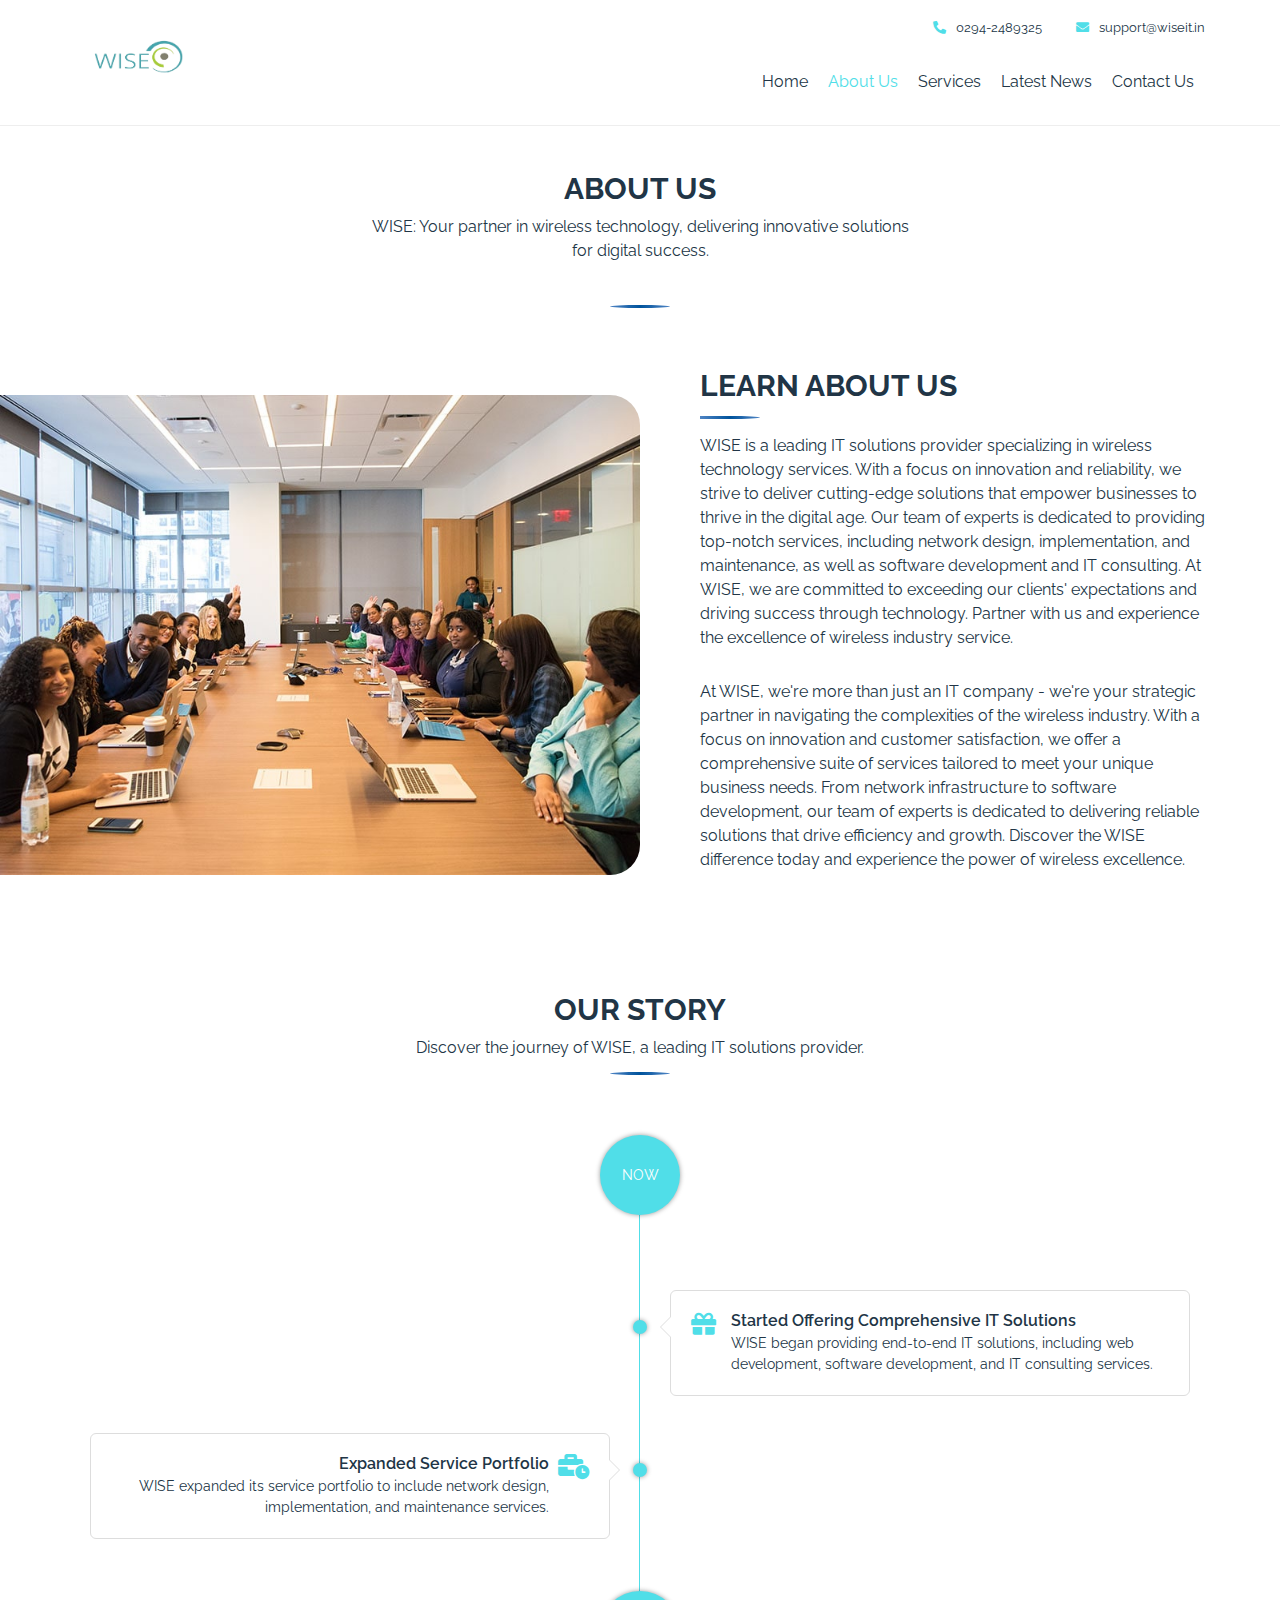
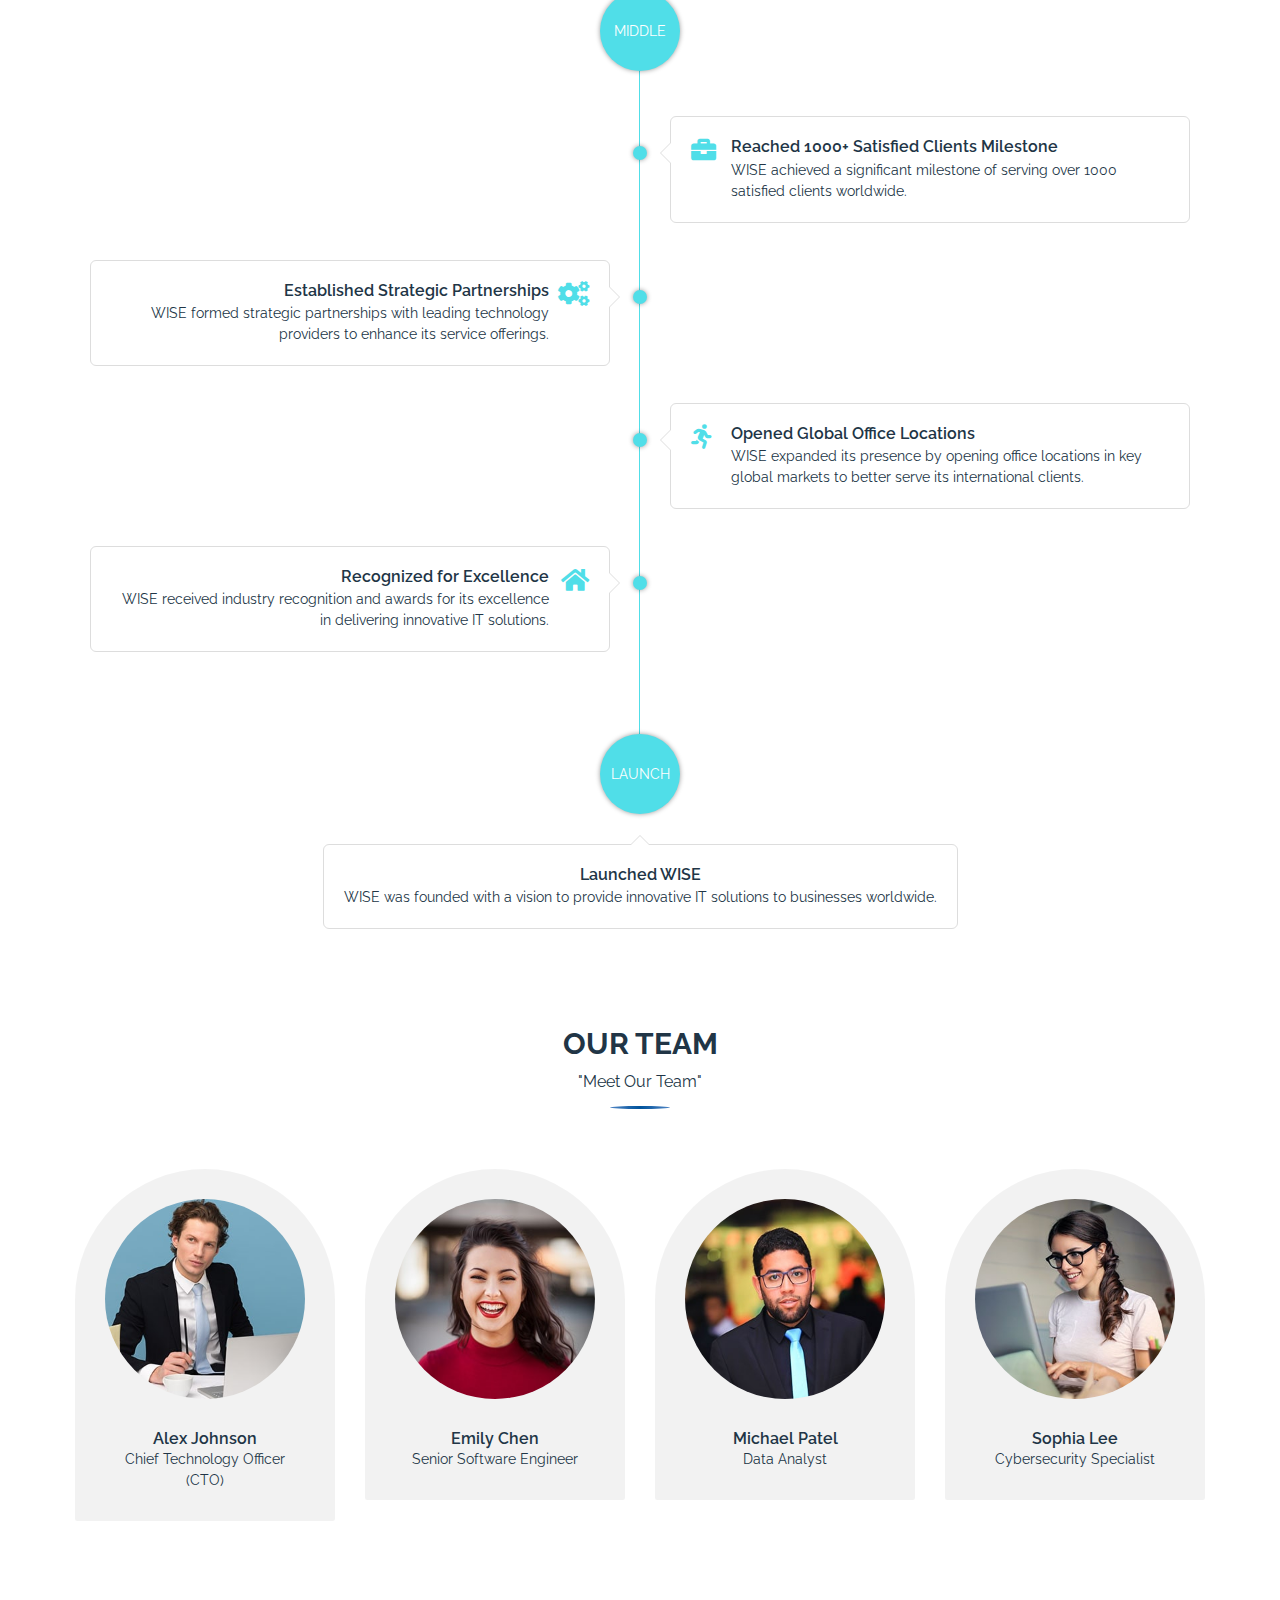
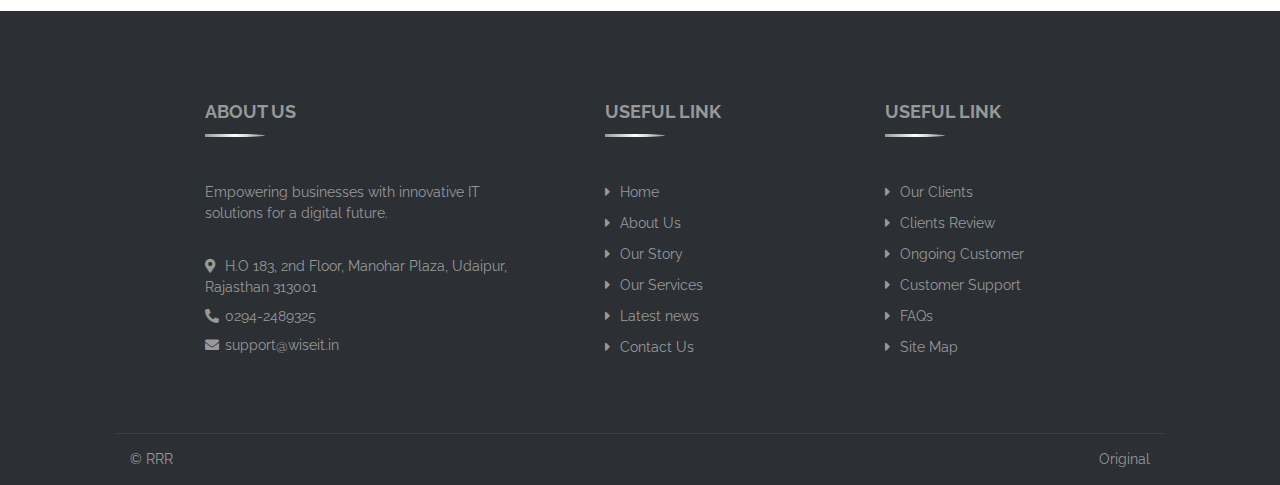
==== commit 08b7e3ce: "address update" ====
--- a/about.html
+++ b/about.html
@@ -394,9 +394,9 @@
                             <h2>About Us</h2>
                             <p>
                                 Empowering businesses with innovative IT solutions for a digital future.
-                            </p>
+                            </p>    
                             <br>
-                            <p><i class="fa fa-map-marker-alt"></i>India</p>
+                            <p><i class="fa fa-map-marker-alt"></i>H.O 183, 2nd Floor, Manohar Plaza, Udaipur, Rajasthan 313001</p>
                             <p><i class="fa fa-phone-alt"></i>0294-2489325</p>
                             <p><i class="fa fa-envelope"></i>support@wiseit.in</p>
                         </div>
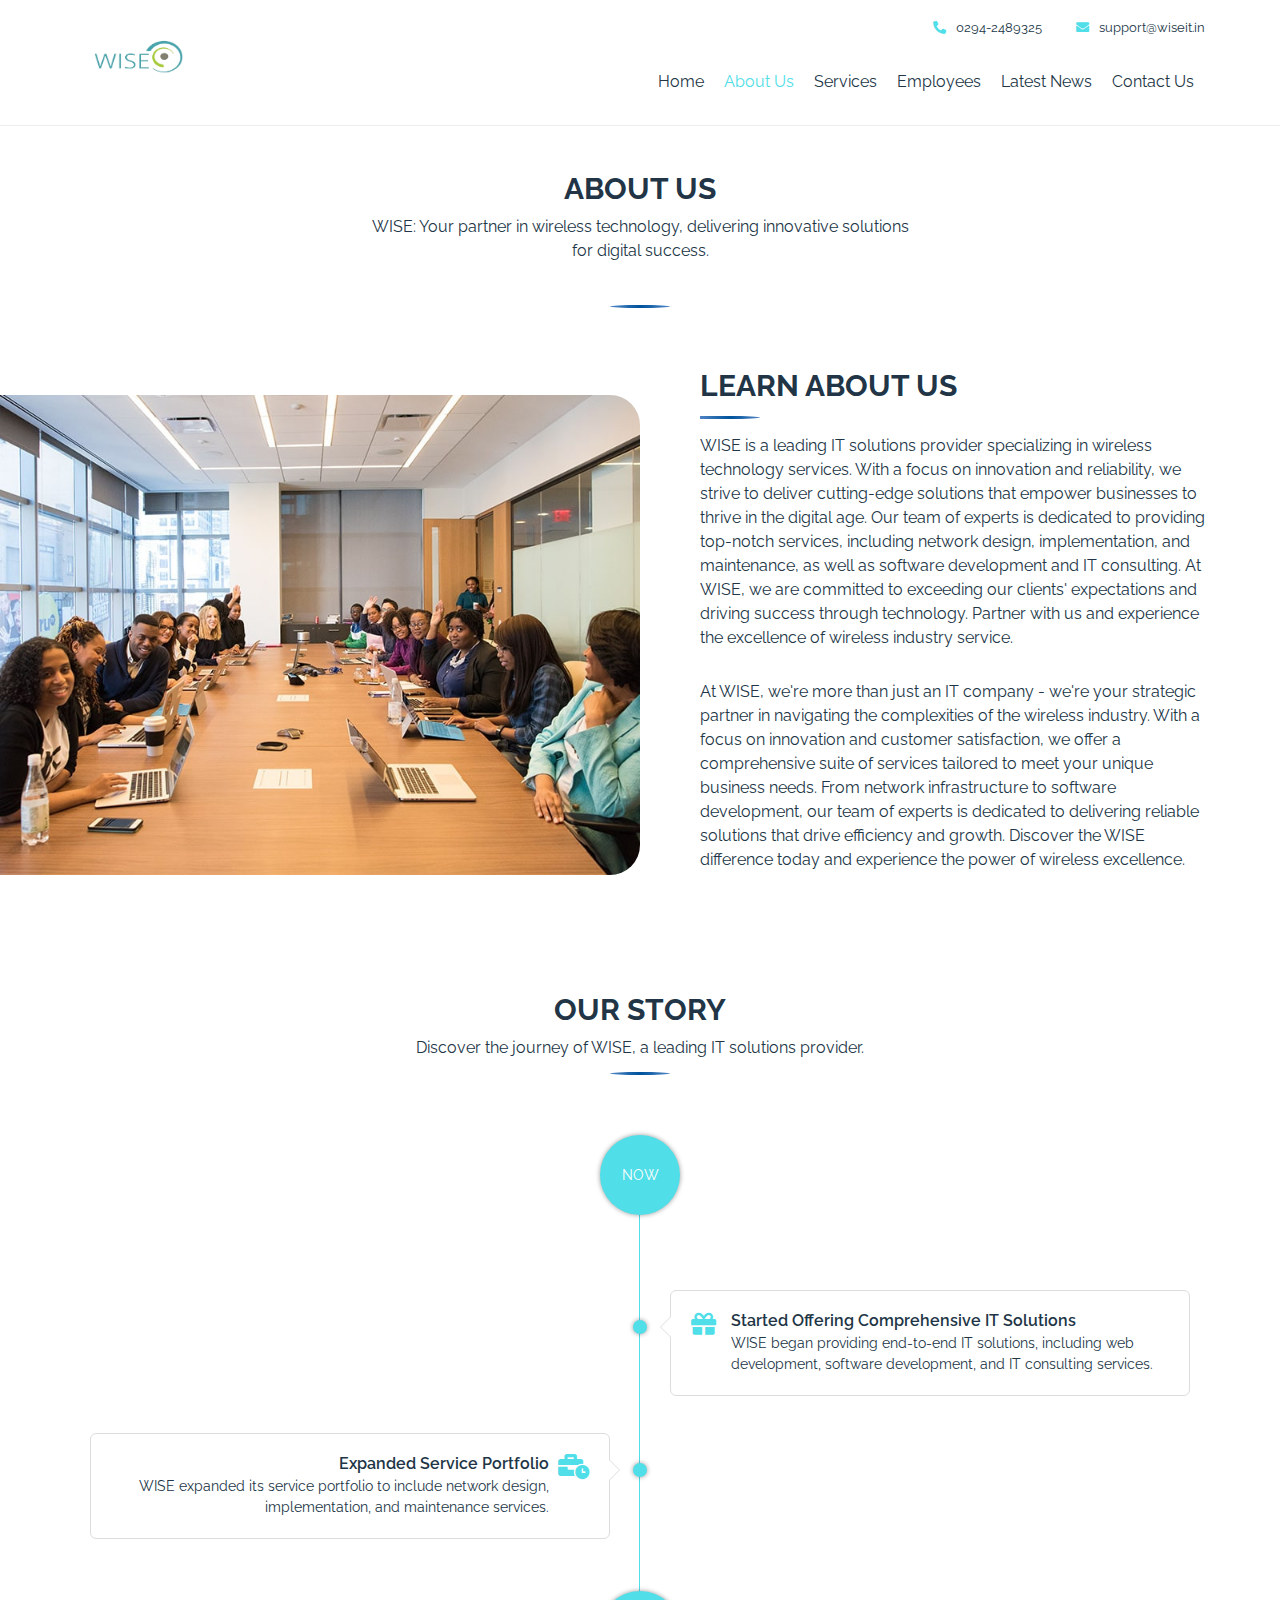
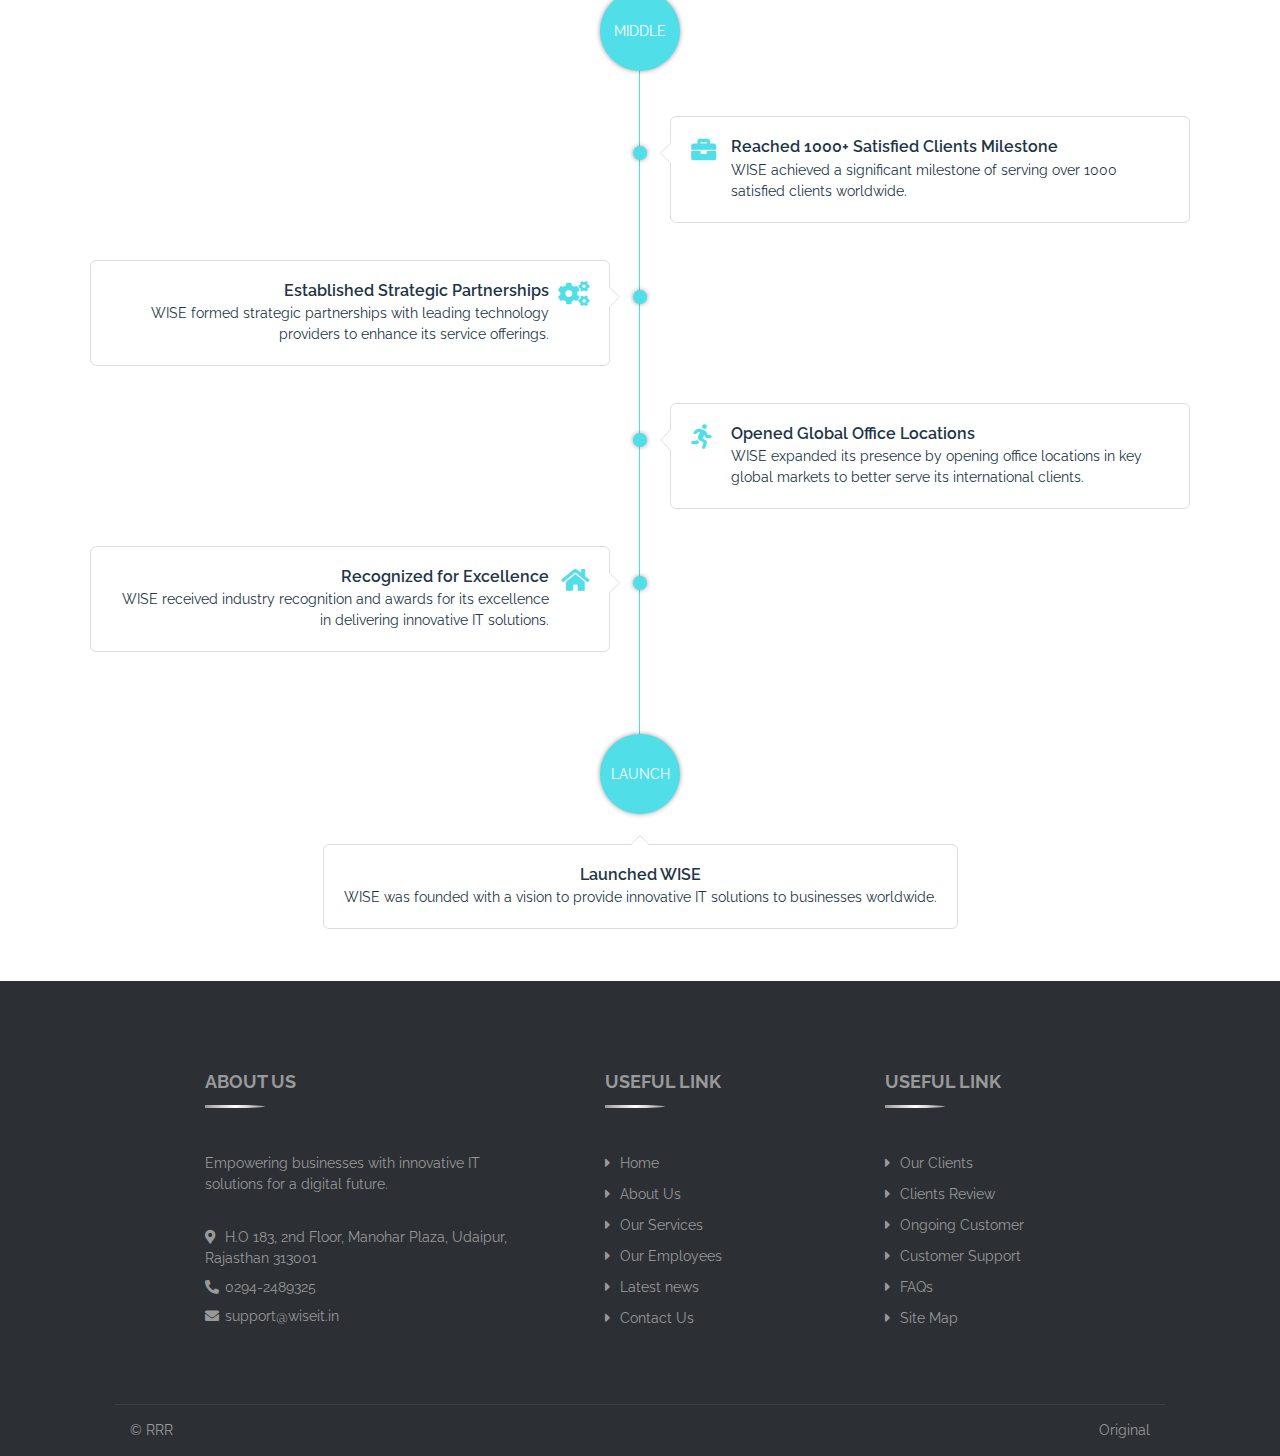
==== commit 6ca221f2: "employe page add" ====
--- a/about.html
+++ b/about.html
@@ -61,6 +61,7 @@
                                     <a href="index.html" class="nav-item nav-link">Home</a>
                                     <a href="about.html" class="nav-item nav-link active">About Us</a>
                                     <a href="services.html" class="nav-item nav-link">Services</a>
+                                    <a href="employees.html" class="nav-item nav-link">Employees</a>
                                     <a href="news.html" class="nav-item nav-link">Latest News</a>
                                     <a href="contact.html" class="nav-item nav-link">Contact Us</a>
                                 </div>
@@ -298,91 +299,6 @@
         <!-- Story End -->
 
 
-        <!-- Team Start -->
-        <div class="team">
-            <div class="container-fluid">
-                <div class="section-header">
-                    <h2>Our Team</h2>
-                    <p>"Meet Our Team"
-                    </p>
-                </div>
-                <div class="row">
-                    <div class="col-sm-6 col-lg-3 ">
-                        <div class="team-item">
-                            <div class="team-img">
-                                <img src="img/team-1.jpg" alt="Team">
-                            </div>
-                            <div class="team-text">
-                                <h3>Alex Johnson</h3>
-                                <p> Chief Technology Officer (CTO)</p>
-                            </div>
-                            <div class="team-social">
-                                <a href=""><i class="fab fa-facebook-f"></i></a>
-                                <a href=""><i class="fab fa-twitter"></i></a>
-                                <a href=""><i class="fab fa-linkedin-in"></i></a>
-                                <a href=""><i class="fab fa-pinterest"></i></a>
-                                <a href=""><i class="fab fa-youtube"></i></a>
-                            </div>
-                        </div>
-                    </div>
-                    <div class="col-sm-6 col-lg-3 ">
-                        <div class="team-item">
-                            <div class="team-img">
-                                <img src="img/team-2.jpg" alt="Team">
-                            </div>
-                            <div class="team-text">
-                                <h3>Emily Chen</h3>
-                                <p>Senior Software Engineer</p>
-                            </div>
-                            <div class="team-social">
-                                <a href=""><i class="fab fa-facebook-f"></i></a>
-                                <a href=""><i class="fab fa-twitter"></i></a>
-                                <a href=""><i class="fab fa-linkedin-in"></i></a>
-                                <a href=""><i class="fab fa-pinterest"></i></a>
-                                <a href=""><i class="fab fa-youtube"></i></a>
-                            </div>
-                        </div>
-                    </div>
-                    <div class="col-sm-6 col-lg-3 ">
-                        <div class="team-item">
-                            <div class="team-img">
-                                <img src="img/team-3.jpg" alt="Team">
-                            </div>
-                            <div class="team-text">
-                                <h3>Michael Patel</h3>
-                                <p>Data Analyst</p>
-                            </div>
-                            <div class="team-social">
-                                <a href=""><i class="fab fa-facebook-f"></i></a>
-                                <a href=""><i class="fab fa-twitter"></i></a>
-                                <a href=""><i class="fab fa-linkedin-in"></i></a>
-                                <a href=""><i class="fab fa-pinterest"></i></a>
-                                <a href=""><i class="fab fa-youtube"></i></a>
-                            </div>
-                        </div>
-                    </div>
-                    <div class="col-sm-6 col-lg-3 ">
-                        <div class="team-item">
-                            <div class="team-img">
-                                <img src="img/team-4.jpg" alt="Team">
-                            </div>
-                            <div class="team-text">
-                                <h3>Sophia Lee</h3>
-                                <p>Cybersecurity Specialist</p>
-                            </div>
-                            <div class="team-social">
-                                <a href=""><i class="fab fa-facebook-f"></i></a>
-                                <a href=""><i class="fab fa-twitter"></i></a>
-                                <a href=""><i class="fab fa-linkedin-in"></i></a>
-                                <a href=""><i class="fab fa-pinterest"></i></a>
-                                <a href=""><i class="fab fa-youtube"></i></a>
-                            </div>
-                        </div>
-                    </div>
-                </div>
-            </div>
-        </div>
-        <!-- Team End -->
 
 
         <!-- Footer Start -->
@@ -394,9 +310,10 @@
                             <h2>About Us</h2>
                             <p>
                                 Empowering businesses with innovative IT solutions for a digital future.
-                            </p>    
+                            </p>
                             <br>
-                            <p><i class="fa fa-map-marker-alt"></i>H.O 183, 2nd Floor, Manohar Plaza, Udaipur, Rajasthan 313001</p>
+                            <p><i class="fa fa-map-marker-alt"></i>H.O 183, 2nd Floor, Manohar Plaza, Udaipur, Rajasthan
+                                313001</p>
                             <p><i class="fa fa-phone-alt"></i>0294-2489325</p>
                             <p><i class="fa fa-envelope"></i>support@wiseit.in</p>
                         </div>
@@ -408,8 +325,8 @@
                                     <h2>Useful Link</h2>
                                     <a href="index.html">Home</a>
                                     <a href="">About Us</a>
-                                    <a href="services.html">Our Story</a>
                                     <a href="services.html">Our Services</a>
+                                    <a href="employees.html">Our Employees</a>
                                     <a href="news.html">Latest news</a>
                                     <a href="contact.html">Contact Us</a>
                                 </div>
--- a/css/style.css
+++ b/css/style.css
@@ -1453,15 +1453,15 @@
 }
 
 /*******************************/
-/******** Portfolio CSS ********/
-/*******************************/
-.portfolio {
+/******** employees CSS ********/
+/*******************************/
+.employees {
   position: relative;
   padding: 45px 0;
   background: #ffffff;
 }
 
-.portfolio #portfolio-flters {
+.employees #employees-flters {
   padding: 0;
   margin: -15px 0 25px 0;
   list-style: none;
@@ -1469,8 +1469,8 @@
   text-align: center;
 }
 
-.portfolio #portfolio-flters li,
-.portfolio .load-more .btn {
+.employees #employees-flters li,
+.employees .load-more .btn {
   cursor: pointer;
   display: inline-block;
   margin: 5px;
@@ -1484,27 +1484,27 @@
   transition: 0.5s;
 }
 
-.portfolio #portfolio-flters li:hover,
-.portfolio #portfolio-flters li.filter-active {
+.employees #employees-flters li:hover,
+.employees #employees-flters li.filter-active {
   background: #ffffff;
   color: #213546;
 }
 
-.portfolio .load-more {
+.employees .load-more {
   text-align: center;
 }
 
-.portfolio .load-more .btn {
+.employees .load-more .btn {
   margin: 25px 0;
   padding: 15px 40px;
   transition: 0.5s;
 }
 
-.portfolio .load-more .btn:hover {
+.employees .load-more .btn:hover {
   background: linear-gradient(#50dee8, #0ad4e2);
 }
 
-.portfolio .portfolio-item {
+.employees .employees-item {
   position: relative;
   height: 280px;
   margin-bottom: 30px;
@@ -1512,7 +1512,7 @@
   overflow: hidden;
 }
 
-.portfolio .portfolio-item figure {
+.employees .employees-item figure {
   background: #ffffff;
   overflow: hidden;
   height: 280px;
@@ -1521,20 +1521,20 @@
   margin: 0;
 }
 
-.portfolio .portfolio-item figure img {
+.employees .employees-item figure img {
   width: 100%;
   height: 100%;
   object-fit: cover;
   border-radius: 8px;
 }
 
-.portfolio .portfolio-item figure:hover img {
+.employees .employees-item figure:hover img {
   opacity: 0.3;
   transition: 0.3s;
 }
 
-.portfolio .portfolio-item figure .link-preview,
-.portfolio .portfolio-item figure .link-details {
+.employees .employees-item figure .link-preview,
+.employees .employees-item figure .link-details {
   position: absolute;
   display: inline-block;
   opacity: 0;
@@ -1547,44 +1547,44 @@
   transition: 0.5s;
 }
 
-.portfolio .portfolio-item figure .link-preview i,
-.portfolio .portfolio-item figure .link-details i {
+.employees .employees-item figure .link-preview i,
+.employees .employees-item figure .link-details i {
   color: #ffffff;
   padding-top: 9px;
   font-size: 16px;
 }
 
-.portfolio .portfolio-item figure .link-preview:hover,
-.portfolio .portfolio-item figure .link-details:hover {
+.employees .employees-item figure .link-preview:hover,
+.employees .employees-item figure .link-details:hover {
   background: linear-gradient(#50dee8, #0ad4e2);
 }
 
-.portfolio .portfolio-item figure .link-preview:hover i,
-.portfolio .portfolio-item figure .link-details:hover i {
+.employees .employees-item figure .link-preview:hover i,
+.employees .employees-item figure .link-details:hover i {
   color: #ffffff;
 }
 
-.portfolio .portfolio-item figure .link-preview {
+.employees .employees-item figure .link-preview {
   top: 50%;
   left: calc(50% - 61px);
 }
 
-.portfolio .portfolio-item figure .link-details {
+.employees .employees-item figure .link-details {
   top: 50%;
   right: calc(50% - 61px);
 }
 
-.portfolio .portfolio-item figure:hover .link-preview {
+.employees .employees-item figure:hover .link-preview {
   opacity: 1;
   top: calc(50% - 50px);
 }
 
-.portfolio .portfolio-item figure:hover .link-details {
+.employees .employees-item figure:hover .link-details {
   opacity: 1;
   top: calc(50% - 50px);
 }
 
-.portfolio .portfolio-item figure .portfolio-title {
+.employees .employees-item figure .employees-title {
   position: absolute;
   margin: 0;
   width: 100%;
@@ -1601,8 +1601,14 @@
   border-radius: 0;
 }
 
-.portfolio .portfolio-item figure .portfolio-title:hover {
+.employees .employees-item figure .employees-title:hover {
   text-decoration: none;
+}
+.employees-img {
+    width: 150px; /* Adjust as needed */
+    height: 150px; /* Adjust as needed */
+    object-fit: cover;
+    object-position: center;
 }
 
 /*******************************/
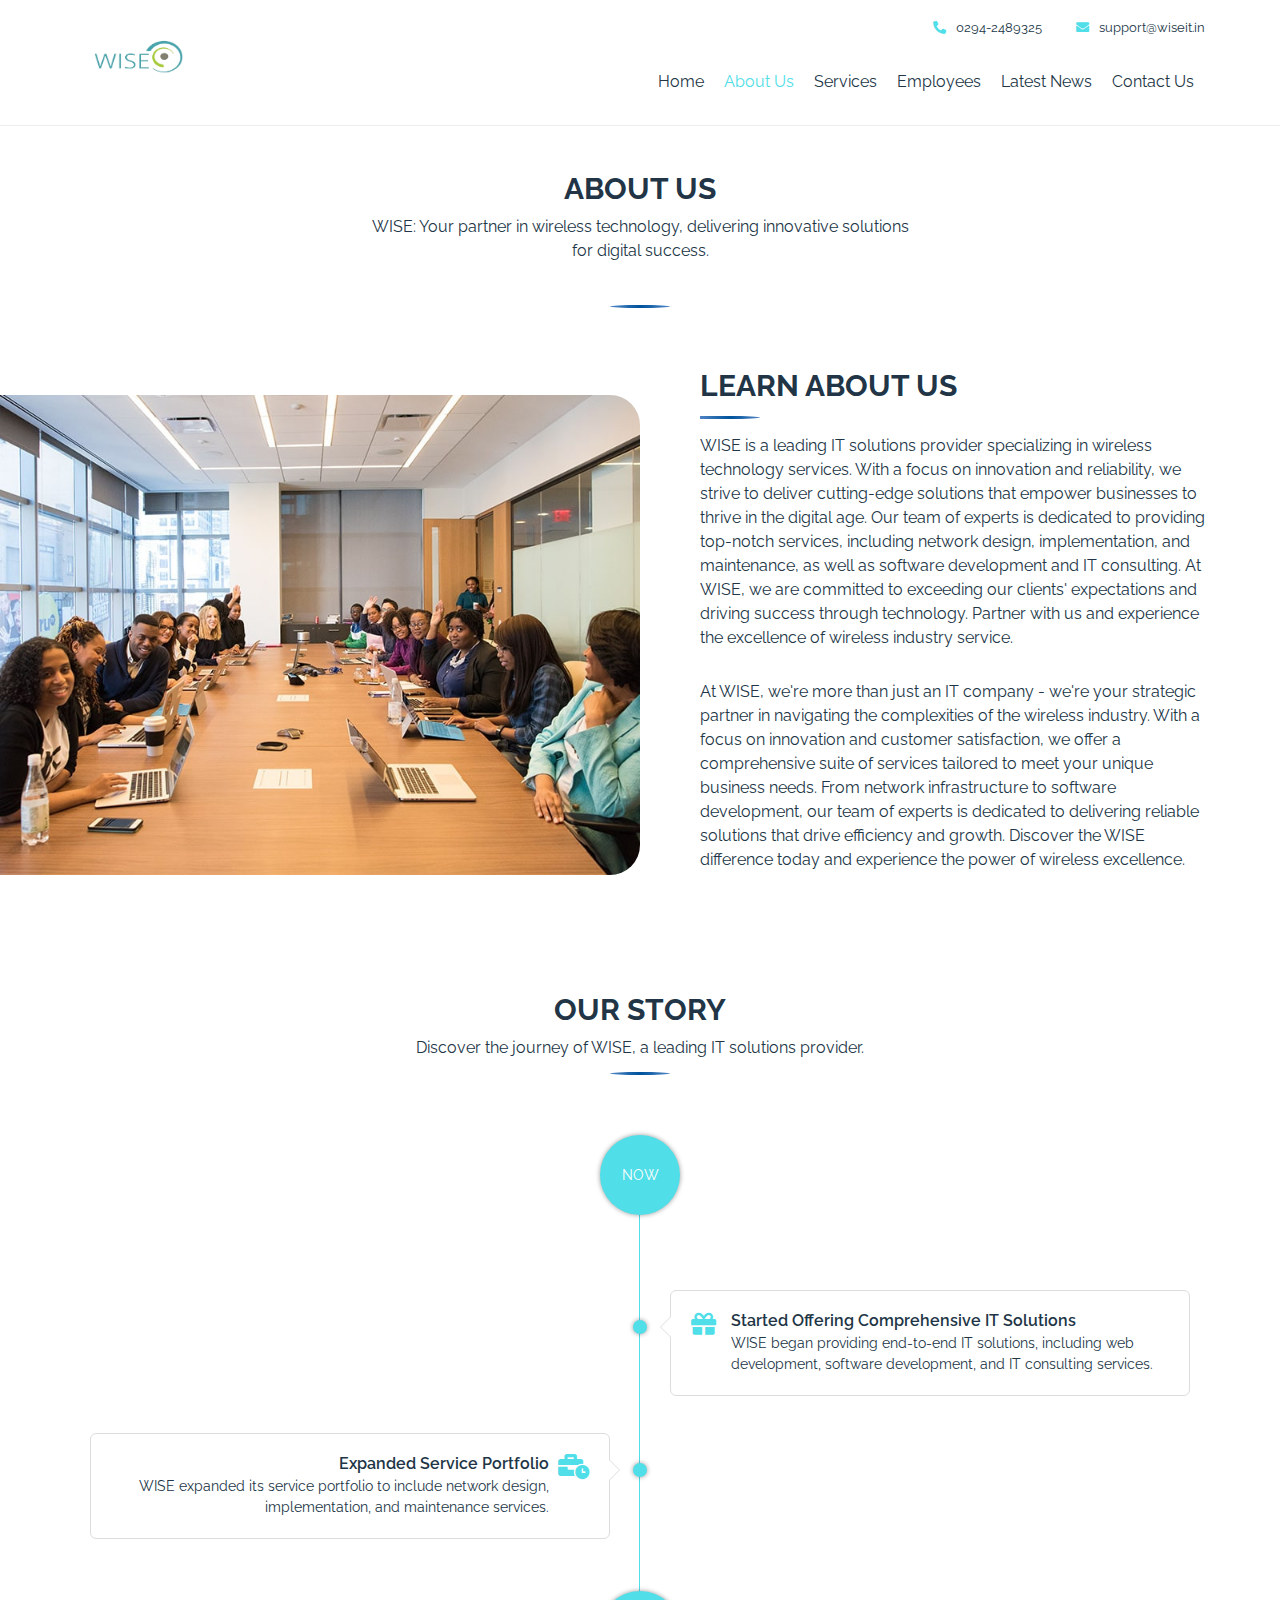
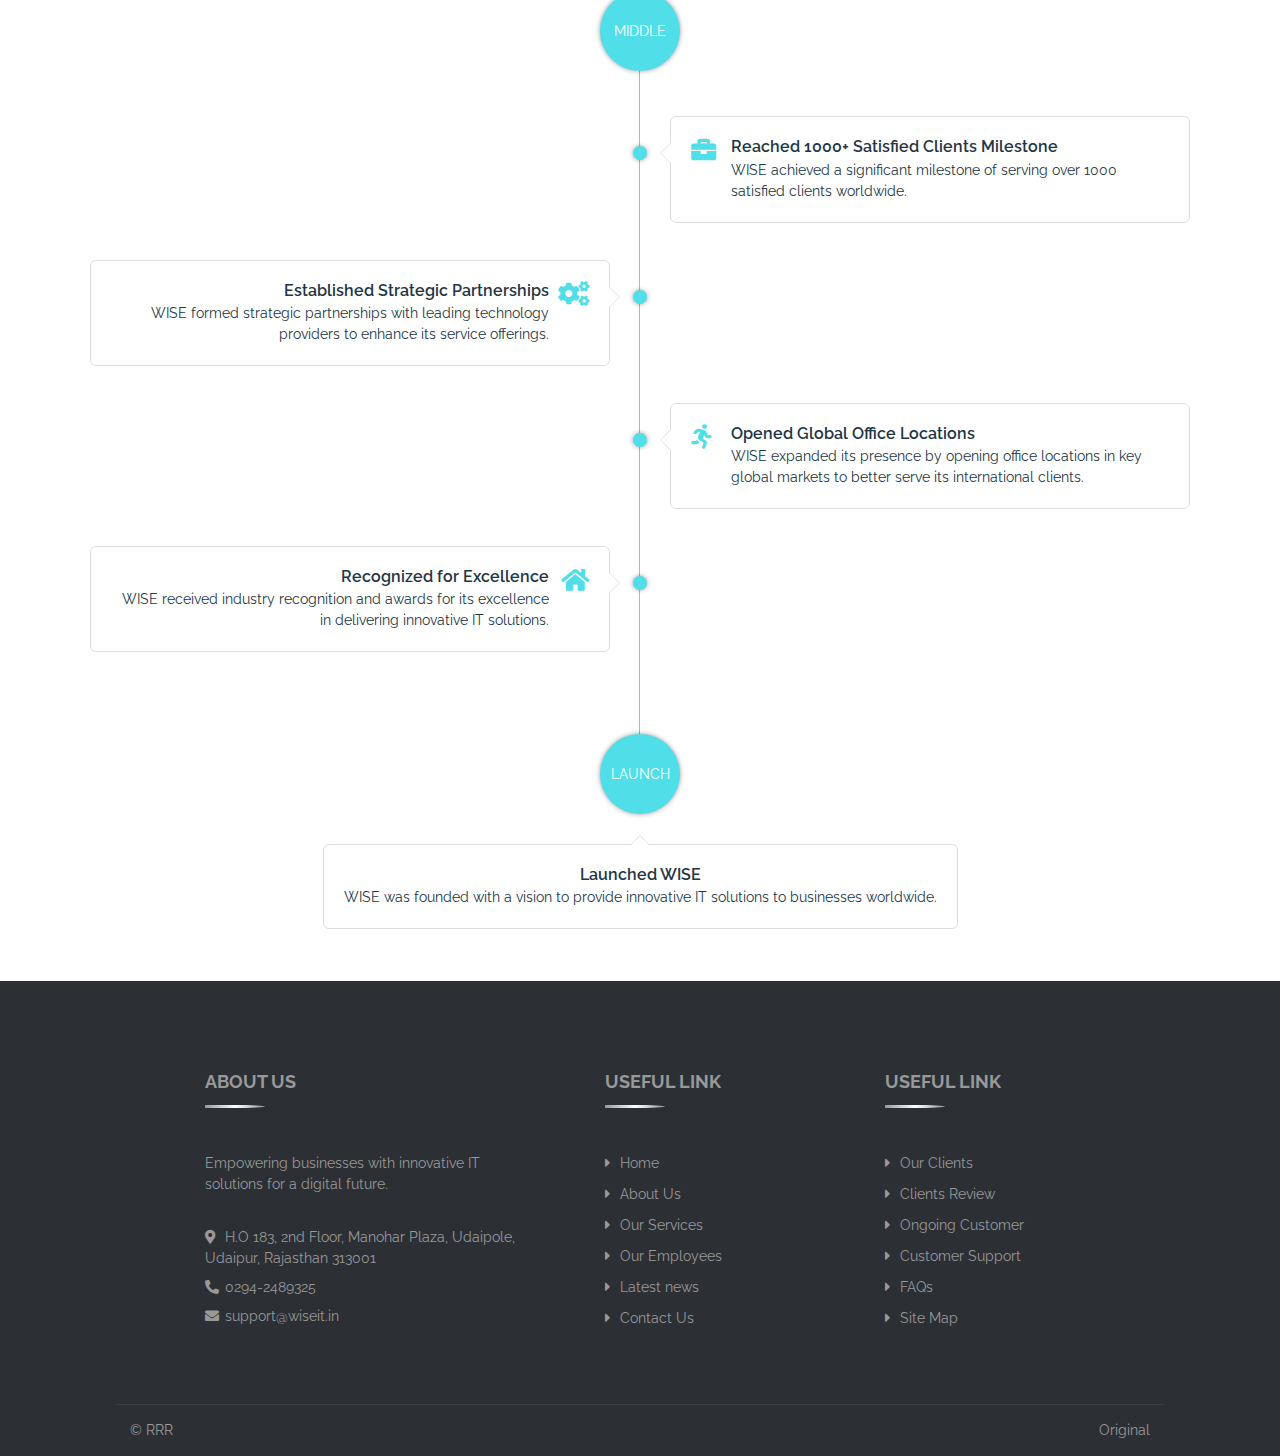
==== commit 2d4800ee: "update address and image and map" ====
--- a/about.html
+++ b/about.html
@@ -312,8 +312,7 @@
                                 Empowering businesses with innovative IT solutions for a digital future.
                             </p>
                             <br>
-                            <p><i class="fa fa-map-marker-alt"></i>H.O 183, 2nd Floor, Manohar Plaza, Udaipur, Rajasthan
-                                313001</p>
+                            <p><i class="fa fa-map-marker-alt"></i>H.O 183, 2nd Floor, Manohar Plaza, Udaipole, Udaipur, Rajasthan 313001</p>
                             <p><i class="fa fa-phone-alt"></i>0294-2489325</p>
                             <p><i class="fa fa-envelope"></i>support@wiseit.in</p>
                         </div>
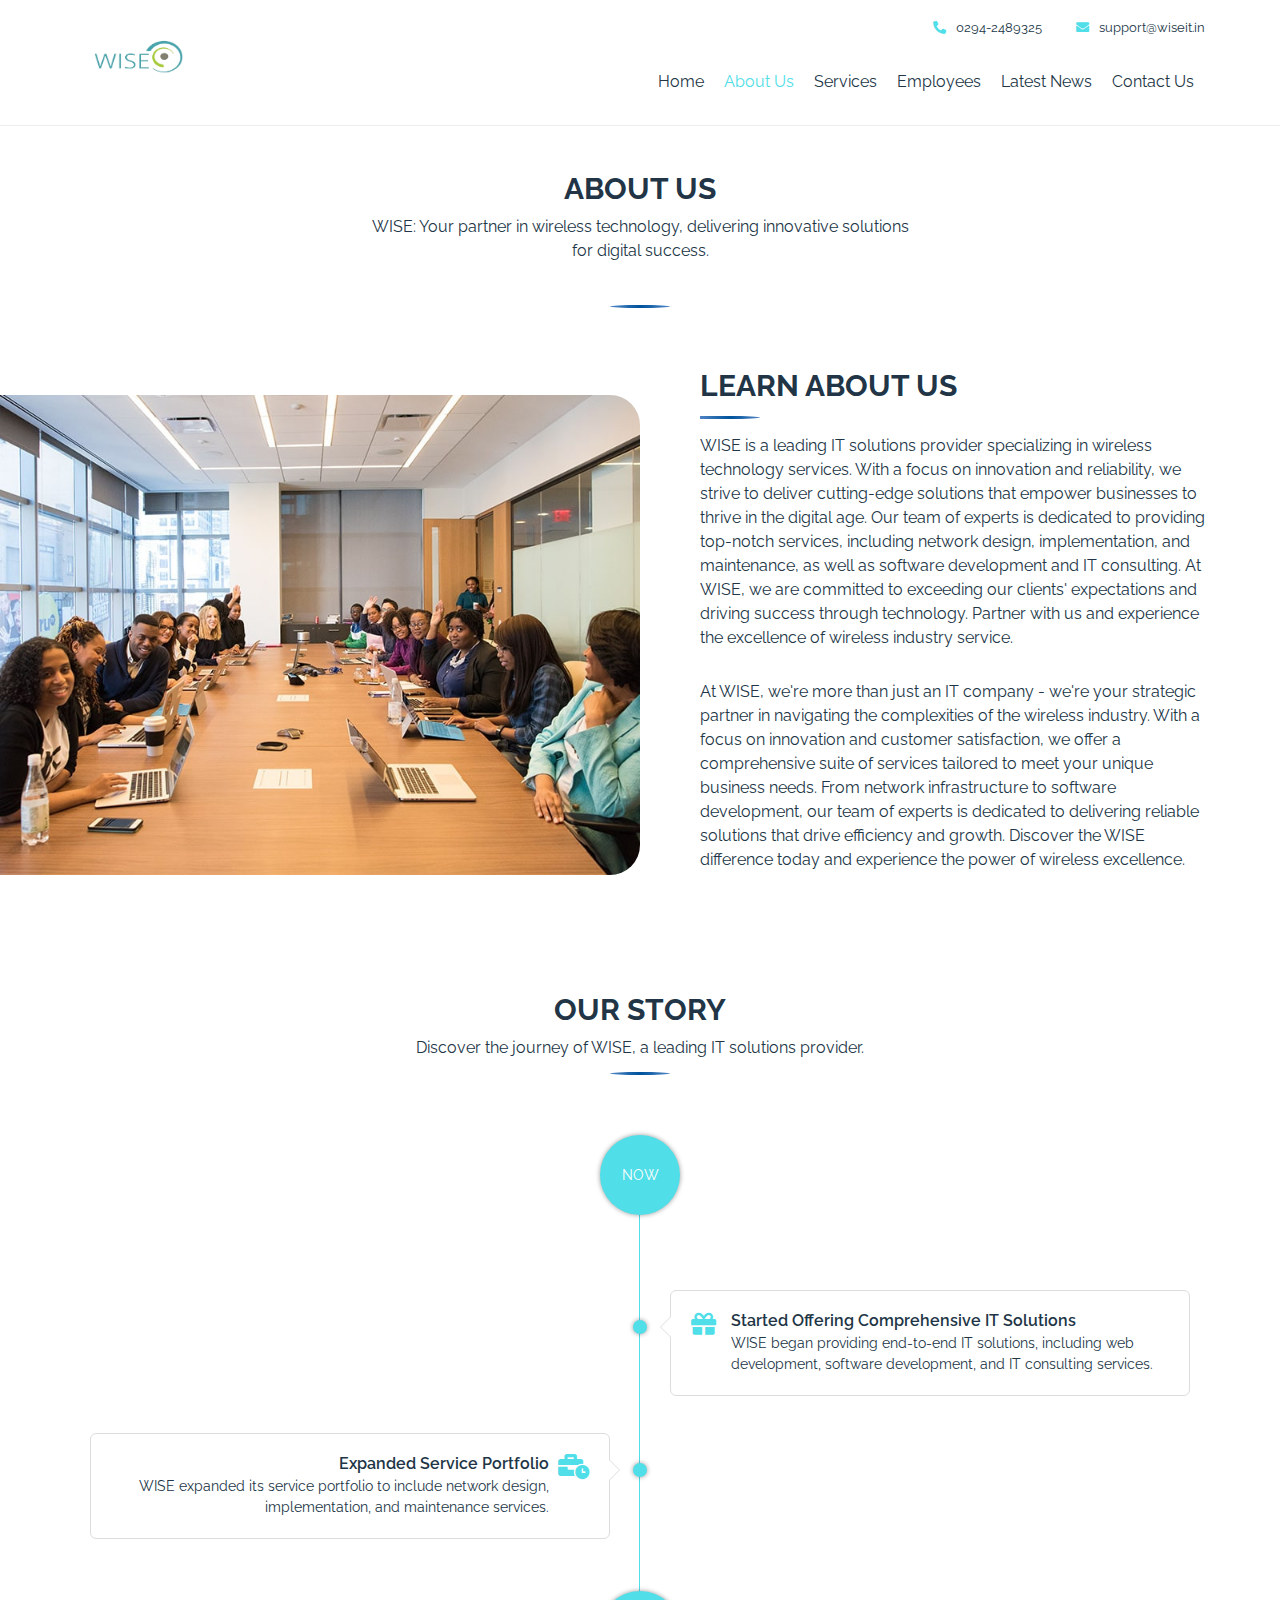
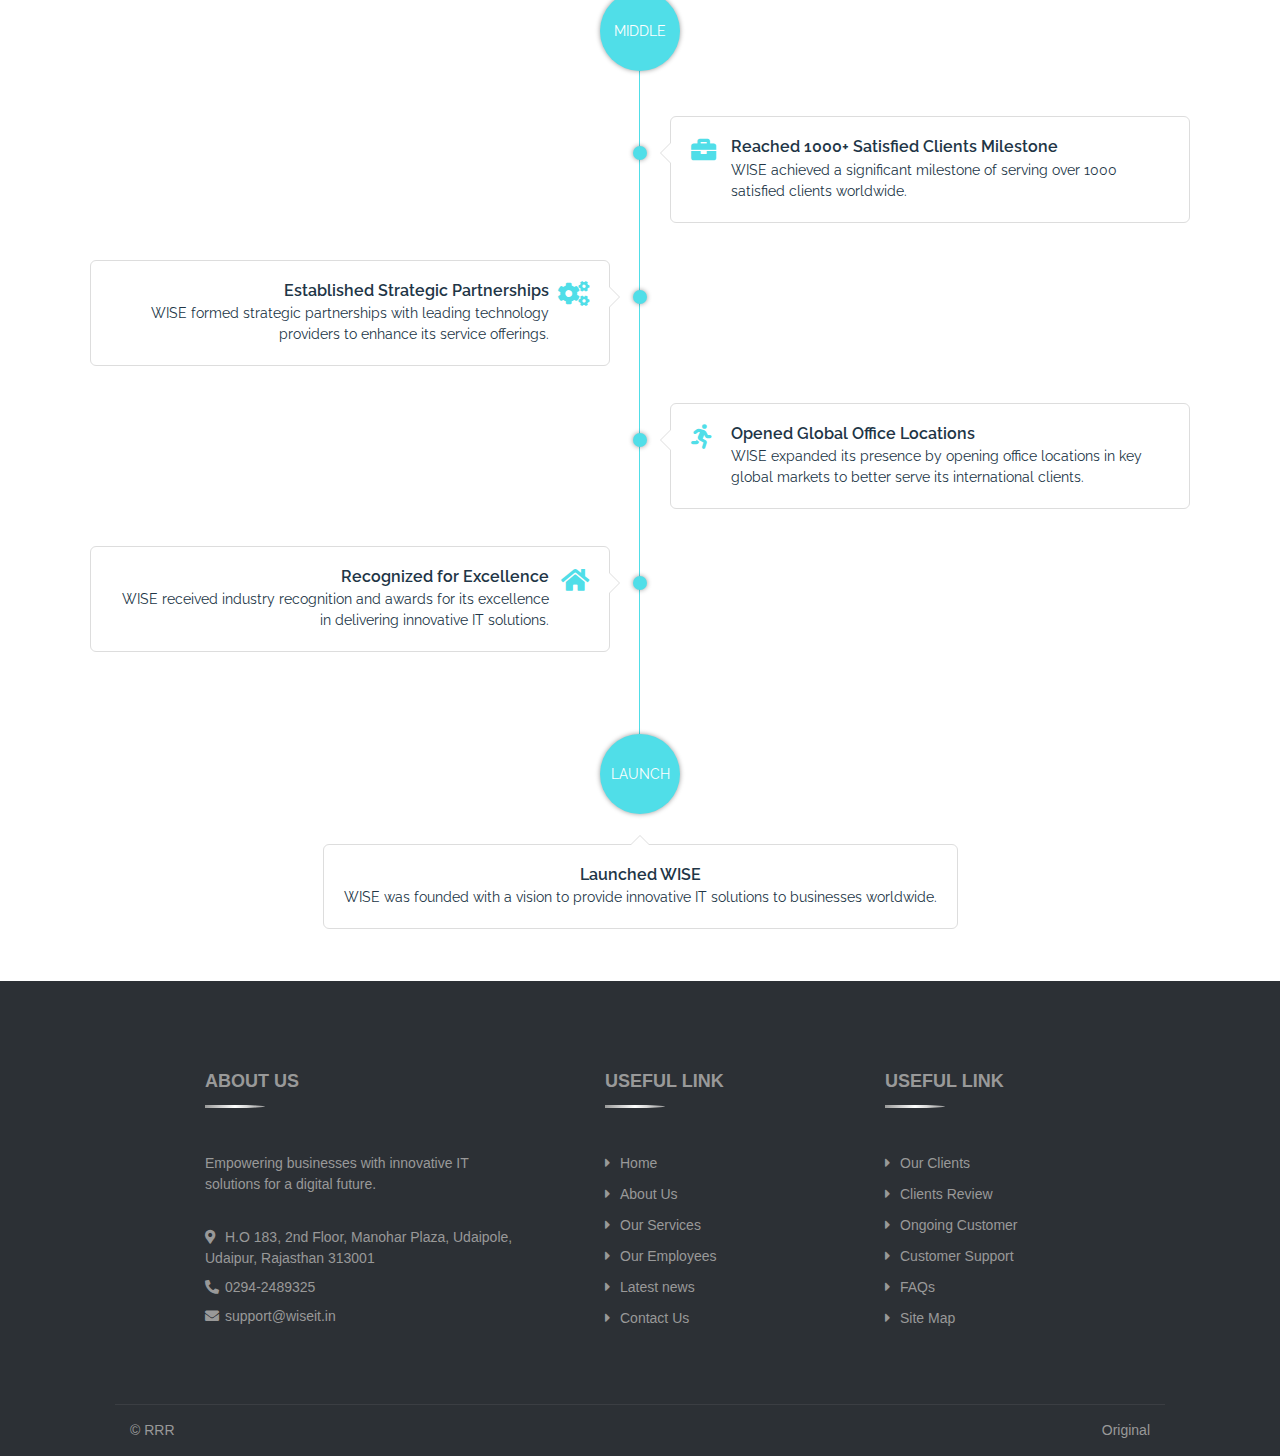
==== commit 618ecff7: "degine login page and handle logout" ====
--- a/about.html
+++ b/about.html
@@ -9,7 +9,7 @@
     <meta content="Bootstrap Agency Template" name="description">
 
     <!-- Favicon -->
-    <link href="img/favicon.ico" rel="icon">
+    <link rel="icon" href="img/favicon-32x32.png" type="image/x-icon">
 
     <!-- Google Font -->
     <link href="https://fonts.googleapis.com/css2?family=Raleway:wght@100;200;300;400;500;600;700;800;900&display=swap"
--- a/css/style.css
+++ b/css/style.css
@@ -1901,3 +1901,233 @@
   background: #fff;
   color: #50dee8;
 }
+
+
+
+.employee-card {
+  text-align: center;
+  margin-bottom: 20px;
+}
+
+.employee-card img {
+  max-width: 100%;
+  height: auto;
+  border-radius: 50%;
+  margin-bottom: 10px;
+}
+
+.footer {
+  font-family: Arial, sans-serif;
+}
+
+.add-btn {
+  margin-top: 2px;
+  font-size: 17px;
+  background-color:#50dee8;
+  color: #fff;
+  padding: 7px 0px;
+  width: 100%;
+  max-width: 190px;
+  text-align: center;
+  display: inline-block;
+  transition: ease-in all 0.5s;
+  font-weight: 500;
+  border-radius: 15px;
+  border: #0ad4e2;
+}
+
+.add-btn:hover {
+  background: #f7f7f7;
+  color: #121212;
+  transition: ease-in all 0.5s;
+}
+
+.input-field {
+  padding: 3px;
+  margin: 7px;
+  height: 45px;
+  border: 1px solid rgb(11, 10, 10);
+  border-radius: 15px;
+}
+.delete-btn {
+  margin-top: 2px;
+  font-size: 17px;
+  background-color: #c94b07;
+  color: #fff;
+  padding: 7px 0px;
+  width: 80px;
+  text-align: center;
+  display: inline-block;
+  transition: ease-in all 0.5s;
+  font-weight: 500;
+  border-radius: 15px;
+  border: #c94b07;
+}
+
+.delete-btn:hover {
+  background: #f7f7f7;
+  color: #c94b07;
+  transition: ease-in all 0.5s;
+}
+
+.edit-btn {
+  margin-top: 2px;
+  font-size: 17px;
+  background-color: #66f545;
+  color: #fff;
+  padding: 7px 0px;
+  width: 80px;
+  text-align: center;
+  display: inline-block;
+  transition: ease-in all 0.5s;
+  font-weight: 500;
+  border-radius: 15px;
+  border: #66f545;
+}
+
+.edit-btn:hover {
+  background: #f7f7f7;
+  color: #66f545;
+  transition: ease-in all 0.5s;
+}
+
+.modal {
+  display: none;
+  position: fixed;
+  z-index: 1;
+  left: 0;
+  top: 0;
+  width: 100%;
+  height: 100%;
+  overflow: auto;
+  background-color: rgba(0, 0, 0, 0.4);
+}
+
+.modal-content {
+  background-color: #fefefe;
+  margin: 15% auto;
+  padding: 20px;
+  border: 1px solid #888;
+  width: 50%;
+  border-radius: 25px;
+}
+
+.close {
+  color: #aaa;
+  float: right;
+  font-size: 28px;
+  font-weight: bold;
+}
+
+.close:hover,
+.close:focus {
+  color: black;
+  text-decoration: none;
+  cursor: pointer;
+}
+
+
+.update-btn {
+  margin-top: 10px;
+  font-size: 17px;
+  background-color: #1dcb8c;
+  color: #fff;
+  padding: 7px 0px;
+  width: 100%;
+  text-align: center;
+  display: inline-block;
+  transition: ease-in all 0.5s;
+  font-weight: 500;
+  border-radius: 15px;
+  border: #1dcb8c;
+}
+
+.update-btn:hover {
+  background: #f7f7f7;
+  color: #121212;
+  transition: ease-in all 0.5s;
+}
+
+.update-field {
+  padding: 3px;
+  height: 45px;
+  border: 1px solid rgb(11, 10, 10);
+  border-radius: 15px;
+}
+
+
+
+.admin {
+  padding: 90px 0;
+  display: flex;
+  align-items: center;
+  text-align: center;
+  justify-content: center;
+}
+.login-container {
+  width: 300px;
+  padding: 20px;
+  background-color: #fff;
+  border-radius: 5px;
+  box-shadow: 0 2px 5px rgba(0, 0, 0, 0.16);
+  align-items: center;
+}
+
+.login-h2 {
+  margin-bottom: 20px;
+  text-align: center;
+}
+
+.login-label {
+  display: block;
+  margin-bottom: 15px;
+}
+
+.login-input {
+  width: 75%;
+  padding: 8px;
+  /* padding-left: 16px; */
+  /* margin-bottom: 10px; */
+  border-radius: 3px;
+  border: 1px solid #ccc;
+}
+
+.login-button {
+  width: 100%;
+  padding: 10px;
+  background-color:   #50dee8;
+  color: #fff;
+  border: none;
+  border-radius: 3px;
+  cursor: pointer;
+}
+
+.login-button:hover {
+  background-color:  #08b3bf;;
+}
+.input-container {
+  position: relative;
+  margin-bottom: 15px;
+}
+
+.input-container i {
+  position: absolute;
+  left: 10px;
+  top: 50%;
+  transform: translateY(-50%);
+  color: #aaa;
+}
+
+.logout-btn {
+  background-color: #f44336; 
+  color: white; 
+  padding: 10px 20px; 
+  border: none;
+  cursor: pointer; 
+  border-radius: 5px;
+  font-size: 16px; 
+}
+
+.logout-btn:hover {
+  background-color: #d32f2f; 
+}
